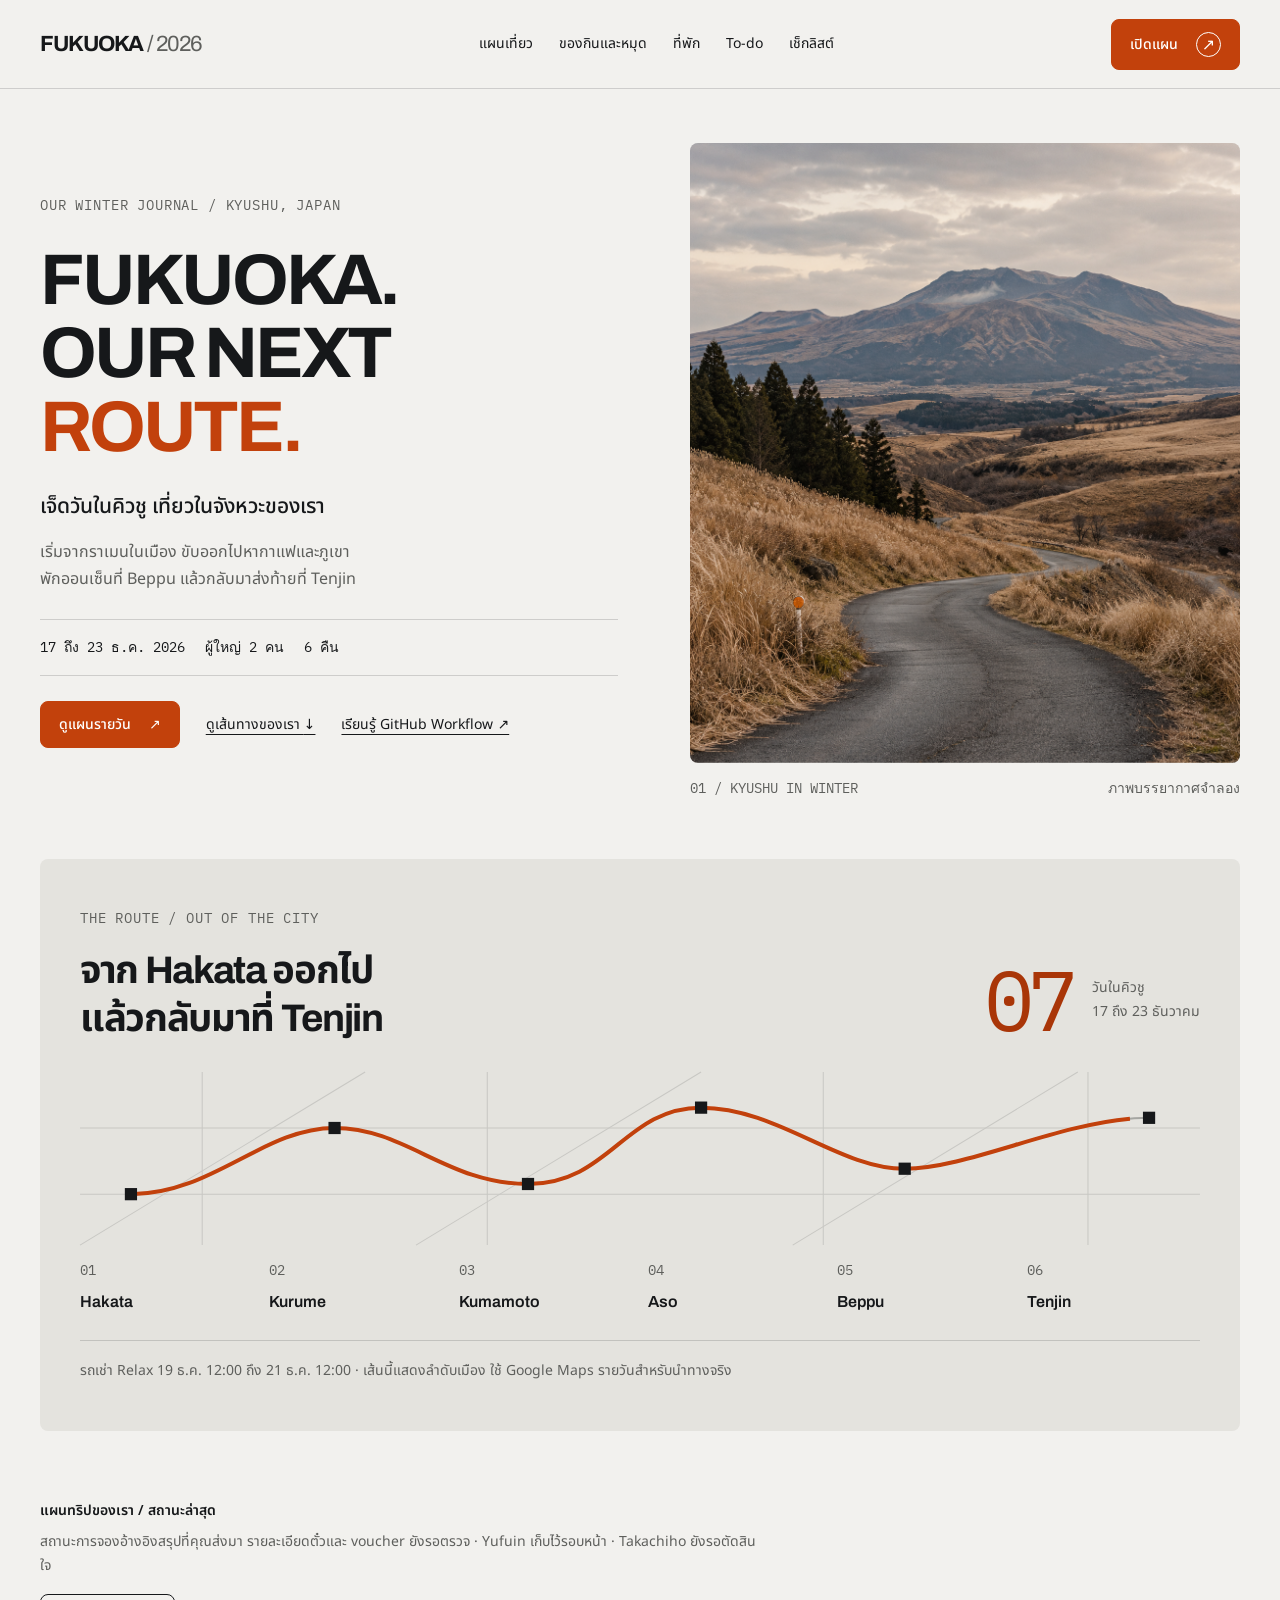
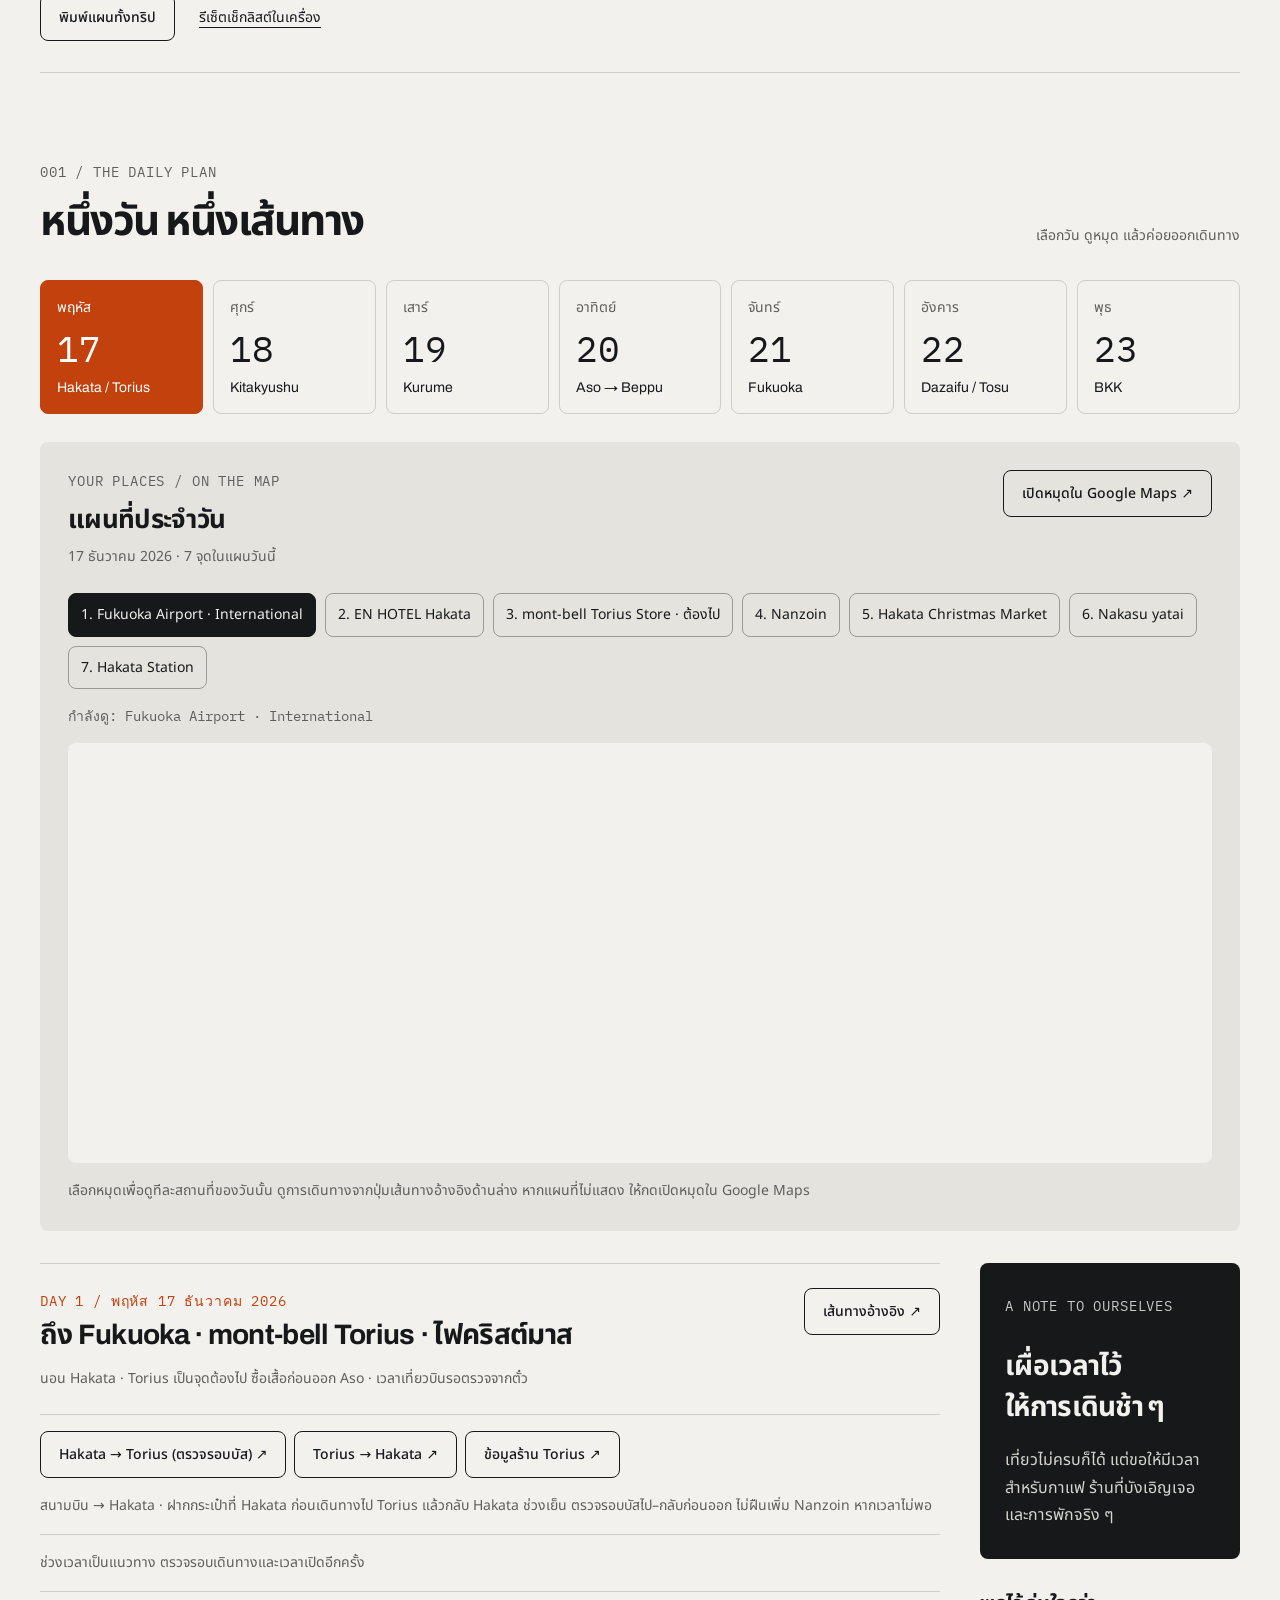
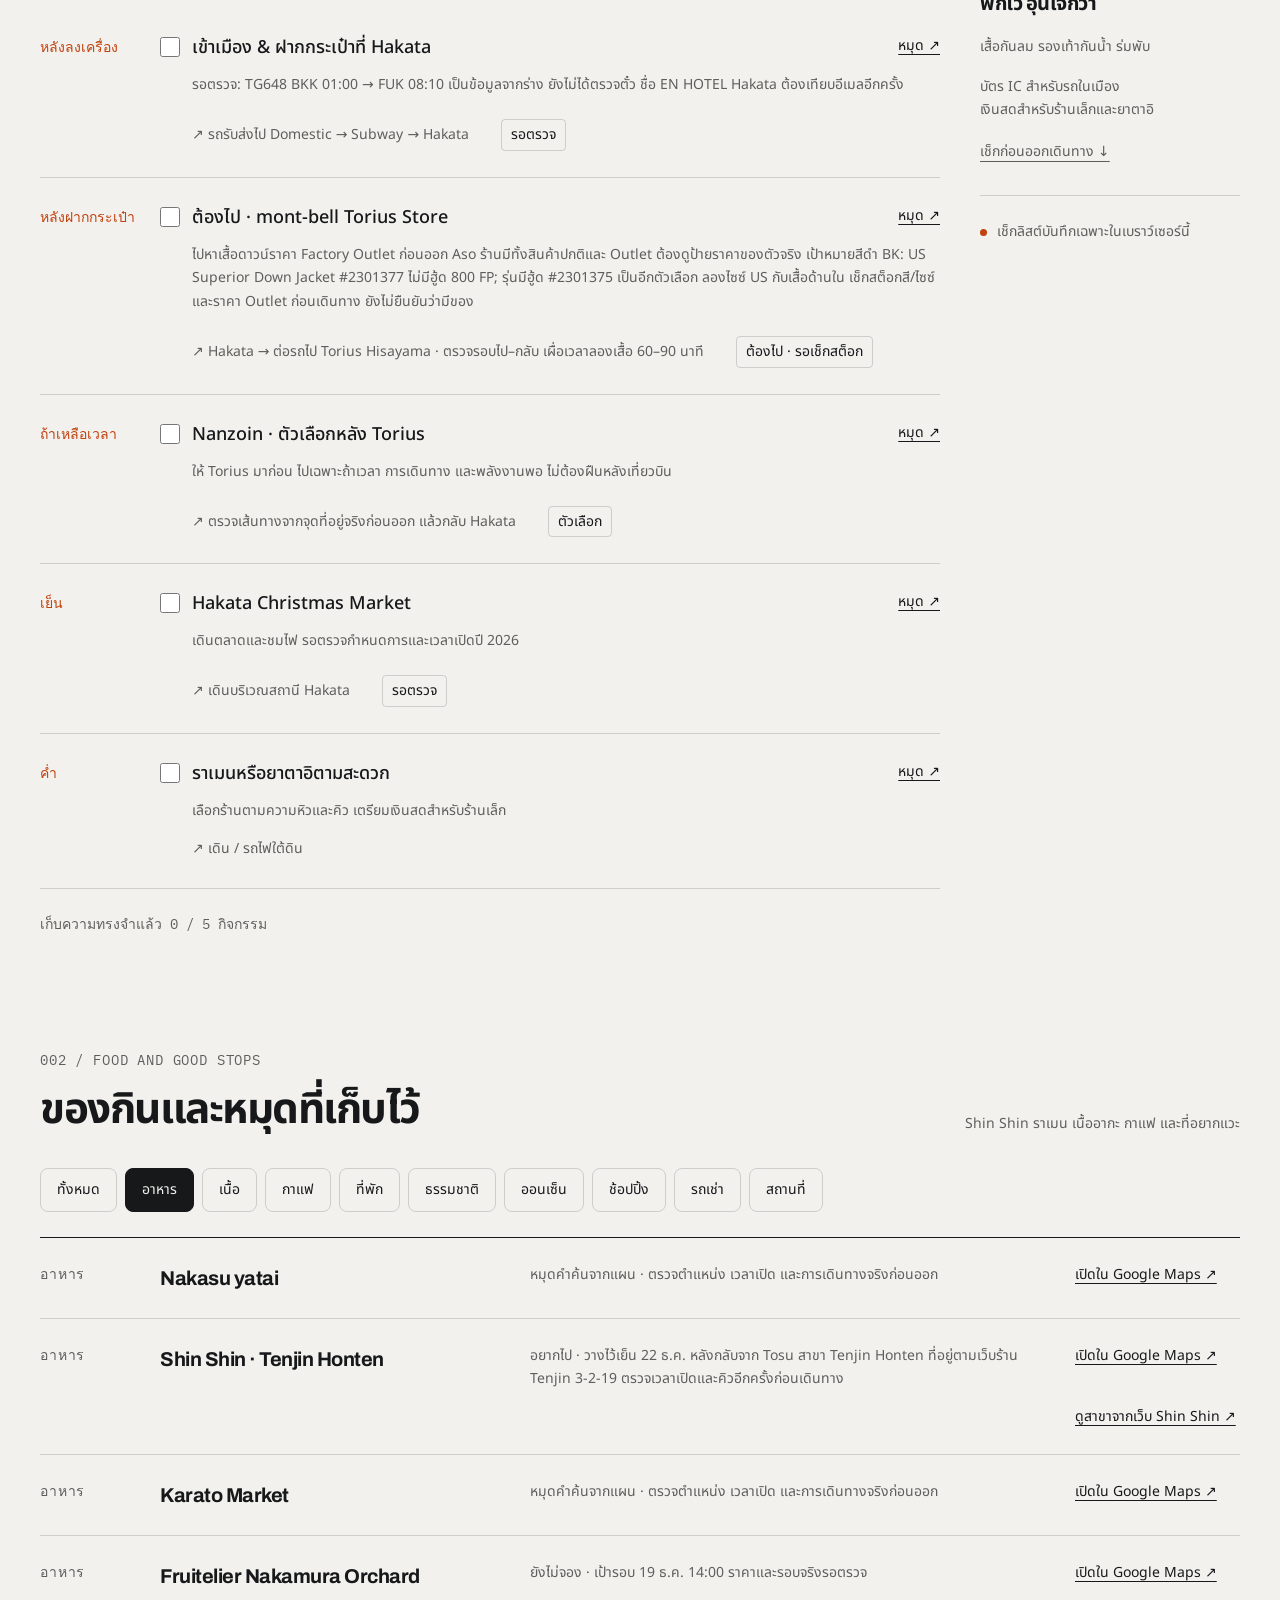
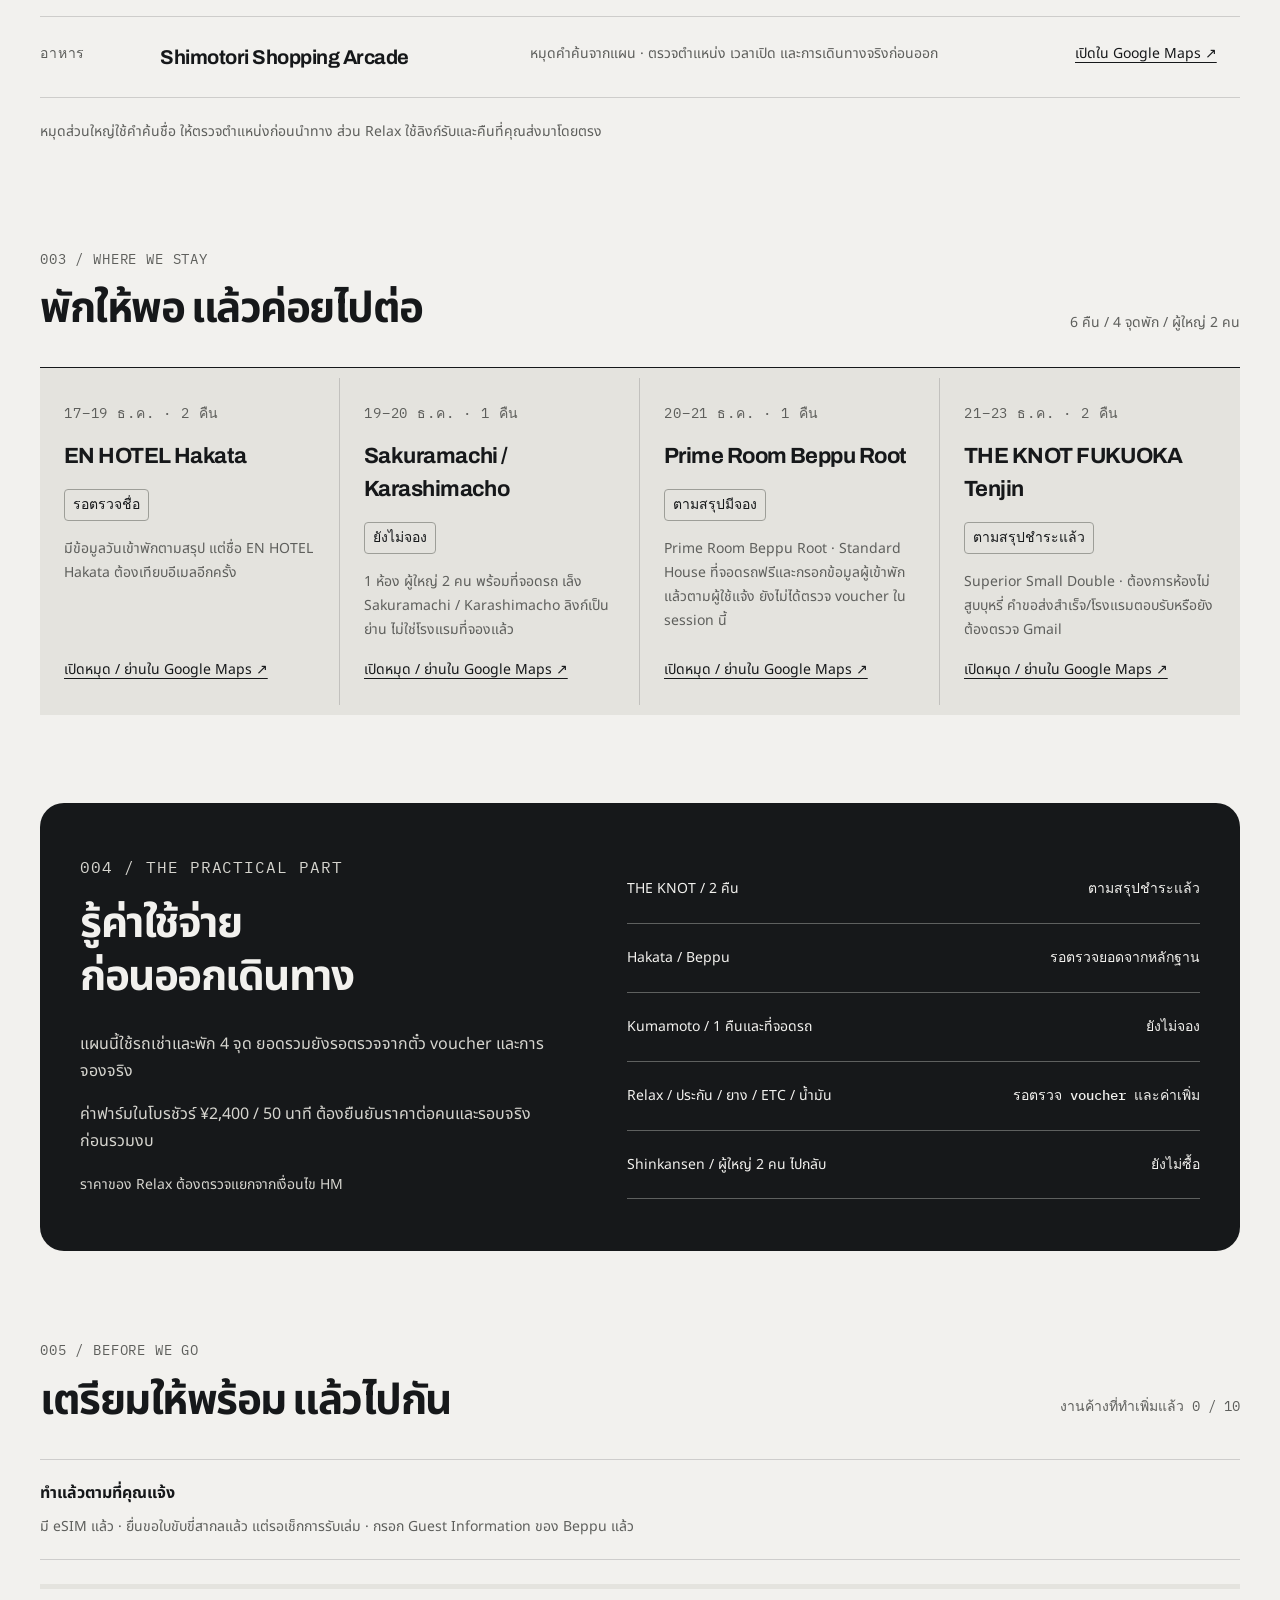
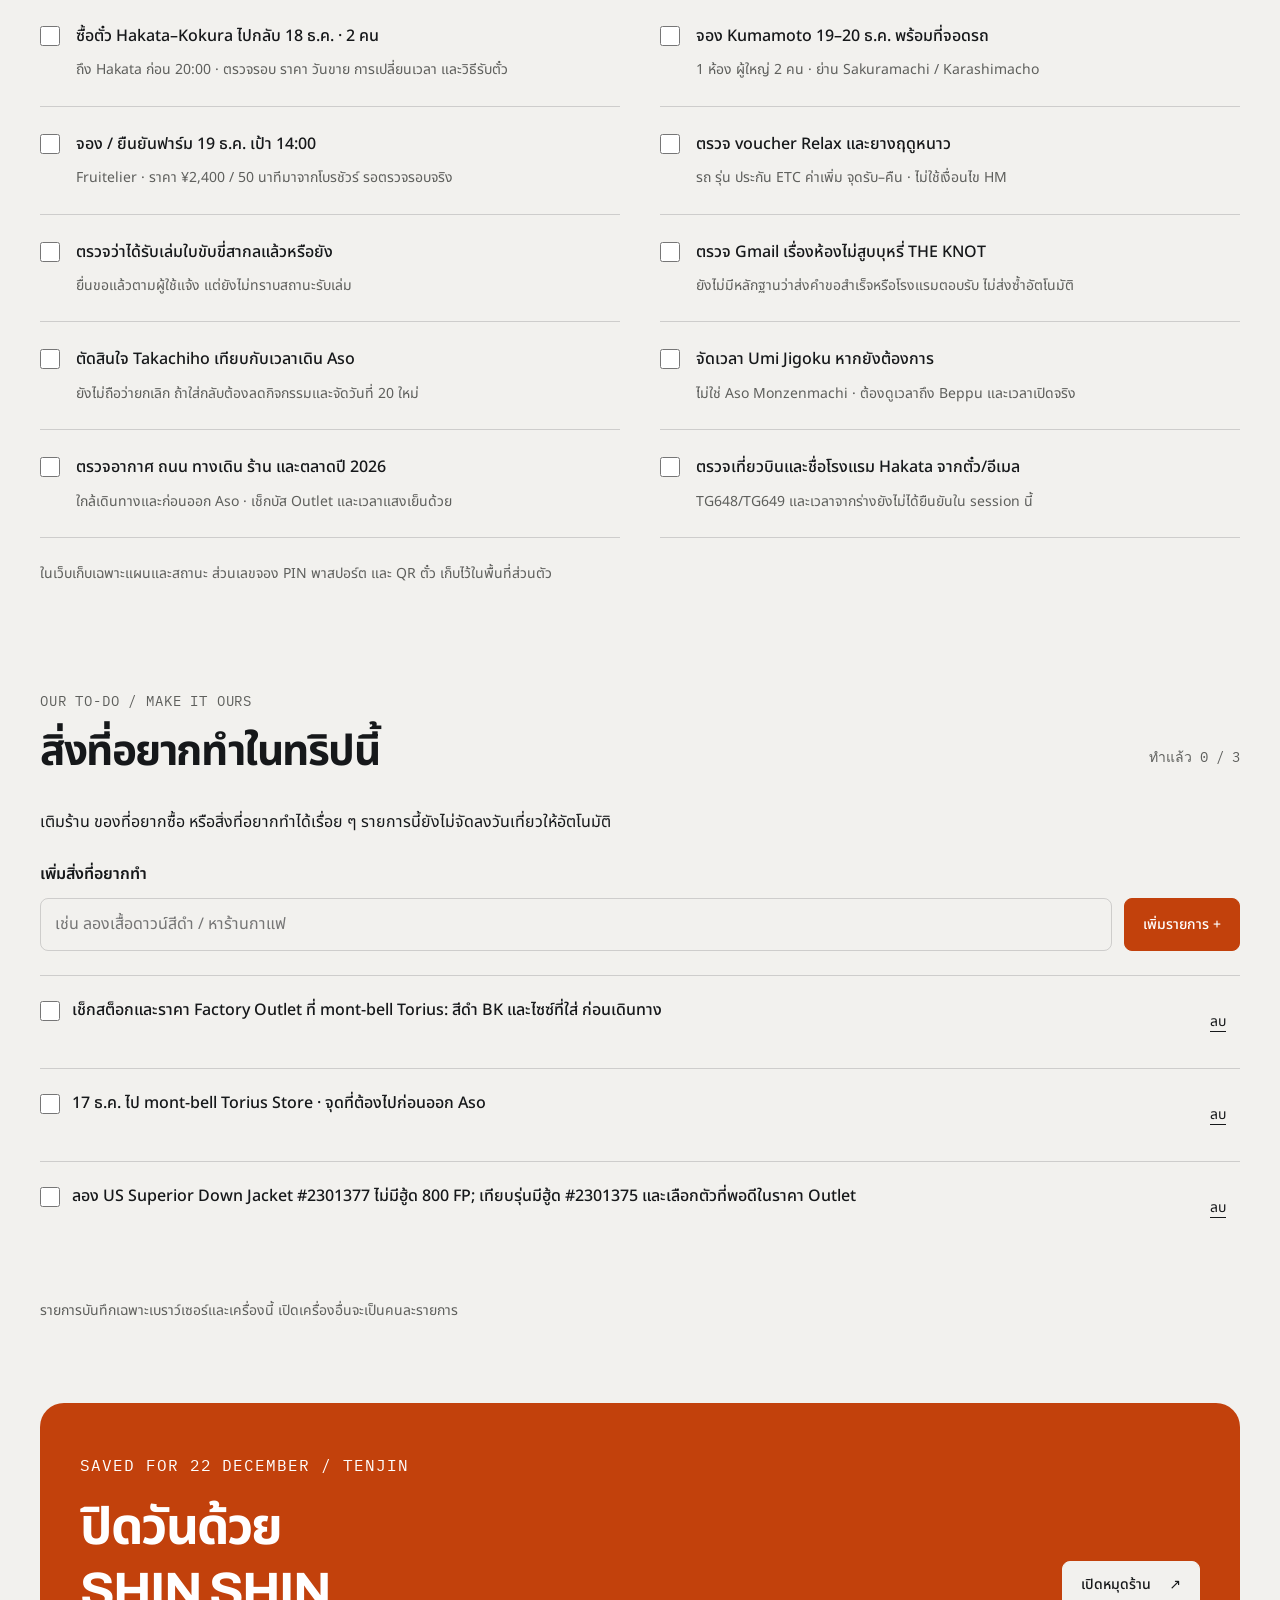
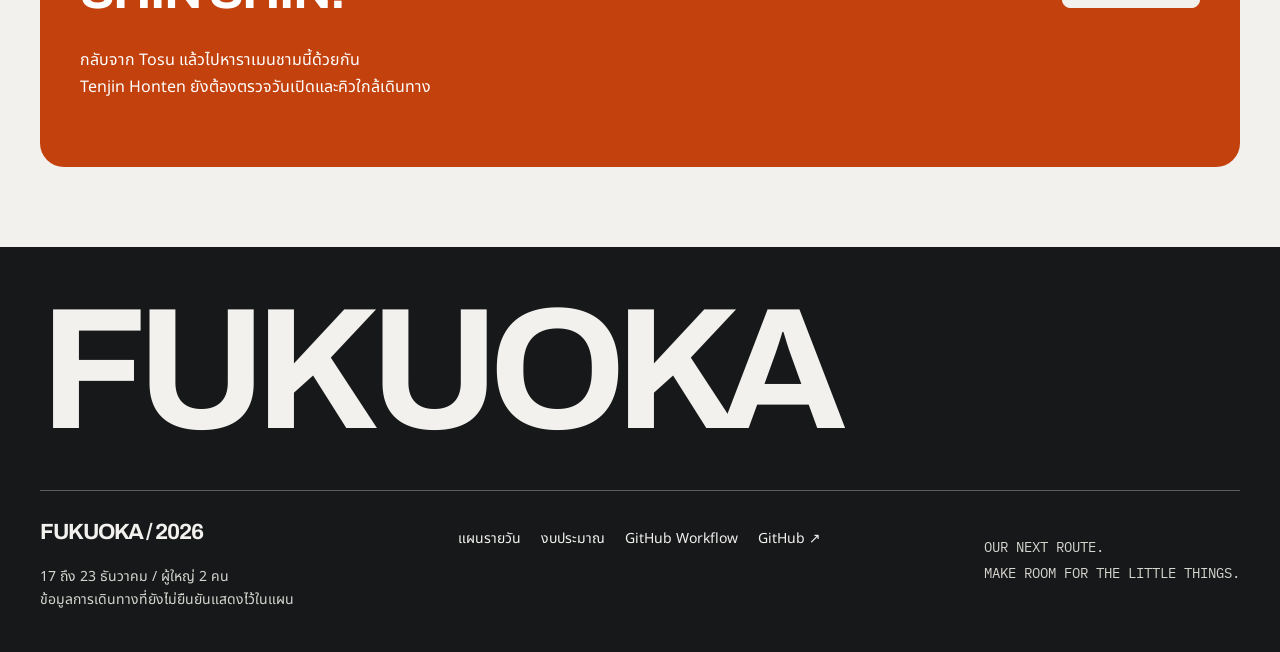
==== index.html @ 411db2cd "Version trip assets so returning browsers load the new to-do list" ====
<!doctype html>
<html lang="th">
<head>
  <meta charset="utf-8">
  <meta name="viewport" content="width=device-width, initial-scale=1">
  <meta name="theme-color" content="#16181A">
  <meta name="description" content="Fukuoka และ Kyushu 17 ถึง 23 ธันวาคม 2026 แผนรายวัน แผนที่ ร้านอาหาร ที่พัก และเช็กลิสต์ของเรา">
  <title>Fukuoka 2026 · Our next route</title>
  <link rel="stylesheet" href="style.css?v=20261107-torius">
  <script src="trip.js?v=20261107-torius" defer></script>
  <script src="script.js?v=20261107-torius" defer></script>
</head>
<body>
  <a class="skip-link" href="#itinerary">ข้ามไปแผนเที่ยว</a>
  <header class="topbar"><div class="topbar-inner">
    <a class="brand" href="#">FUKUOKA<span> / 2026</span></a>
    <nav aria-label="เมนูหลัก"><a href="#itinerary">แผนเที่ยว</a><a href="#places">ของกินและหมุด</a><a href="#stays">ที่พัก</a><a href="#wishlist">To-do</a><a href="#checklist">เช็กลิสต์</a></nav>
    <a class="button button-accent nav-action" href="#itinerary">เปิดแผน <span class="arrow-circle" aria-hidden="true">↗</span></a>
  </div></header>
  <main>
    <section class="hero" aria-labelledby="hero-title">
      <div class="hero-copy"><p class="eyebrow">OUR WINTER JOURNAL / KYUSHU, JAPAN</p><h1 id="hero-title">FUKUOKA.<br>OUR NEXT<br><span>ROUTE.</span></h1><p class="hero-thai">เจ็ดวันในคิวชู เที่ยวในจังหวะของเรา</p><p class="hero-desc">เริ่มจากราเมนในเมือง ขับออกไปหากาแฟและภูเขา<br>พักออนเซ็นที่ Beppu แล้วกลับมาส่งท้ายที่ Tenjin</p><div class="hero-meta"><span>17 ถึง 23 ธ.ค. 2026</span><span>ผู้ใหญ่ 2 คน</span><span>6 คืน</span></div><div class="hero-actions"><a class="button button-accent" href="#itinerary">ดูแผนรายวัน <span aria-hidden="true">↗</span></a><a class="text-link" href="#route">ดูเส้นทางของเรา <span aria-hidden="true">↓</span></a><a class="text-link" href="github-workflow/">เรียนรู้ GitHub Workflow ↗</a></div></div>
      <figure class="hero-portrait"><div class="hero-image-wrap"><img src="assets/kyushu-winter.png" alt="ภาพประกอบถนนเงียบผ่านทุ่งหญ้าฤดูหนาวกับแนวภูเขาในคิวชู" width="1122" height="1402" fetchpriority="high"></div><figcaption><span>01 / KYUSHU IN WINTER</span><span>ภาพบรรยากาศจำลอง</span></figcaption></figure>
    </section>
    <section id="route" class="route-section" aria-labelledby="route-title">
      <div class="route-heading"><div><p class="eyebrow">THE ROUTE / OUT OF THE CITY</p><h2 id="route-title">จาก Hakata ออกไป<br>แล้วกลับมาที่ Tenjin</h2></div><div class="route-count"><strong id="route-counter">07</strong><span>วันในคิวชู<br>17 ถึง 23 ธันวาคม</span></div></div>
      <svg class="route-drawing" viewBox="0 0 1100 170" role="img" aria-labelledby="route-svg-title"><title id="route-svg-title">แผนภาพเส้นทาง Hakata ผ่าน Kurume Kumamoto Aso Beppu และกลับ Tenjin ไม่ใช่แผนที่สำหรับนำทาง</title><g class="road-network" fill="none"><path d="M0 120H1100M0 55H1100M120 0V170M400 0V170M730 0V170M990 0V170"/><path d="M0 170 280 0M330 170 610 0M700 170 980 0"/></g><path class="route-base" d="M50 120C130 120 180 55 250 55S360 110 440 110S535 35 610 35S745 95 810 95S970 45 1050 45"/><path class="route-trace" pathLength="1" d="M50 120C130 120 180 55 250 55S360 110 440 110S535 35 610 35S745 95 810 95S970 45 1050 45"/><g class="route-markers"><rect x="44" y="114" width="12" height="12"/><rect class="intermediate-marker" x="244" y="49" width="12" height="12"/><rect class="intermediate-marker" x="434" y="104" width="12" height="12"/><rect class="intermediate-marker" x="604" y="29" width="12" height="12"/><rect class="intermediate-marker" x="804" y="89" width="12" height="12"/><rect x="1044" y="39" width="12" height="12"/></g></svg>
      <ol class="route-stops"><li><span>01</span> Hakata</li><li><span>02</span> Kurume</li><li><span>03</span> Kumamoto</li><li><span>04</span> Aso</li><li><span>05</span> Beppu</li><li><span>06</span> Tenjin</li></ol>
      <p class="route-caption">รถเช่า Relax 19 ธ.ค. 12:00 ถึง 21 ธ.ค. 12:00 · เส้นนี้แสดงลำดับเมือง ใช้ Google Maps รายวันสำหรับนำทางจริง</p>
    </section>
    <div class="source-banner"><strong>แผนทริปของเรา / สถานะล่าสุด</strong><p>สถานะการจองอ้างอิงสรุปที่คุณส่งมา รายละเอียดตั๋วและ voucher ยังรอตรวจ · Yufuin เก็บไว้รอบหน้า · Takachiho ยังรอตัดสินใจ</p><div class="toolbar"><button id="print-trip" class="button" type="button">พิมพ์แผนทั้งทริป</button><button id="reset-checklist" class="text-button" type="button">รีเซ็ตเช็กลิสต์ในเครื่อง</button></div></div>
    <section id="itinerary" class="section" aria-labelledby="itinerary-title">
      <div class="section-heading"><div><p class="eyebrow">001 / THE DAILY PLAN</p><h2 id="itinerary-title">หนึ่งวัน หนึ่งเส้นทาง</h2></div><p>เลือกวัน ดูหมุด แล้วค่อยออกเดินทาง</p></div>
      <div id="day-picker" class="day-picker" role="group" aria-label="เลือกวันเที่ยว"></div>
      <section class="daily-map" aria-labelledby="map-title">
        <div class="map-heading"><div><p class="eyebrow">YOUR PLACES / ON THE MAP</p><h3 id="map-title">แผนที่ประจำวัน</h3><p id="map-day-label"></p></div><a id="map-open-place" class="button" target="_blank" rel="noopener noreferrer">เปิดหมุดใน Google Maps ↗</a></div>
        <div id="map-pin-picker" class="map-pin-picker" role="group" aria-label="เลือกหมุดบนแผนที่ของวันนี้"></div>
        <p id="map-selection" class="map-selection" aria-live="polite"></p>
        <iframe id="day-map-frame" class="day-map-frame" title="แผนที่ Google Maps ของสถานที่ที่เลือก" loading="lazy" referrerpolicy="strict-origin-when-cross-origin" allowfullscreen></iframe>
        <div id="map-direct-only" class="map-direct-only" hidden><strong>หมุดรับและคืน Relax ที่คุณยืนยัน</strong><p>เปิดลิงก์ต้นฉบับเพื่อดูตำแหน่งและกดนำทางใน Google Maps</p></div>
        <p class="map-help">เลือกหมุดเพื่อดูทีละสถานที่ของวันนั้น ดูการเดินทางจากปุ่มเส้นทางอ้างอิงด้านล่าง หากแผนที่ไม่แสดง ให้กดเปิดหมุดใน Google Maps</p>
      </section>
      <div class="planner-grid"><div class="day-panel">
        <div class="day-heading"><div><span id="day-kicker" class="eyebrow"></span><h3 id="day-title"></h3><p id="day-description"></p></div><a id="day-route" class="button" target="_blank" rel="noopener noreferrer">เปิดเส้นทาง ↗</a></div>
        <div id="day-routes" class="day-routes"></div><p id="route-note" class="route-note"></p>
        <div id="aso-controls" class="aso-controls" hidden><span>แผนวันที่ 20 / ปรับตามอากาศ</span><div class="segmented" role="group" aria-label="เลือกแผนวันที่ 20"><button data-plan="aso" type="button">แผน A / Aso</button><button data-plan="backup" type="button">แผนสำรอง / งดเดินเขา</button></div><p id="plan-note"></p><a href="https://www.google.com/maps/search/?api=1&amp;query=Takachiho+Gorge+Miyazaki" target="_blank" rel="noopener noreferrer">Takachiho ยังรอตัดสินใจ ↗</a></div>
        <p class="schedule-note">ช่วงเวลาเป็นแนวทาง ตรวจรอบเดินทางและเวลาเปิดอีกครั้ง</p>
        <div id="timeline" class="timeline"></div><p id="day-progress" class="day-progress" aria-live="polite"></p>
      </div><aside class="sidebar">
        <div class="note-card"><span class="eyebrow">A NOTE TO OURSELVES</span><h3>เผื่อเวลาไว้<br>ให้การเดินช้า ๆ</h3><p>เที่ยวไม่ครบก็ได้ แต่ขอให้มีเวลาสำหรับกาแฟ ร้านที่บังเอิญเจอ และการพักจริง ๆ</p></div>
        <div class="essentials"><h3>พกไว้ อุ่นใจกว่า</h3><p>เสื้อกันลม รองเท้ากันน้ำ ร่มพับ</p><p>บัตร IC สำหรับรถในเมือง<br>เงินสดสำหรับร้านเล็กและยาตาอิ</p><a class="text-link" href="#checklist">เช็กก่อนออกเดินทาง ↓</a></div>
        <div class="storage-status"><span class="status-dot" aria-hidden="true"></span><span id="storage-status" role="status">เช็กลิสต์บันทึกเฉพาะในเบราว์เซอร์นี้</span></div>
      </aside></div>
    </section>
    <section id="places" class="section places-section" aria-labelledby="places-title"><div class="section-heading"><div><p class="eyebrow">002 / FOOD AND GOOD STOPS</p><h2 id="places-title">ของกินและหมุดที่เก็บไว้</h2></div><p>Shin Shin ราเมน เนื้ออากะ กาแฟ และที่อยากแวะ</p></div><div id="place-filters" class="filters" role="group" aria-label="ประเภทสถานที่"></div><div id="place-list" class="place-grid"></div><p class="section-footnote">หมุดส่วนใหญ่ใช้คำค้นชื่อ ให้ตรวจตำแหน่งก่อนนำทาง ส่วน Relax ใช้ลิงก์รับและคืนที่คุณส่งมาโดยตรง</p></section>
    <section id="stays" class="section stays-section" aria-labelledby="stays-title"><div class="section-heading"><div><p class="eyebrow">003 / WHERE WE STAY</p><h2 id="stays-title">พักให้พอ แล้วค่อยไปต่อ</h2></div><p>6 คืน / 4 จุดพัก / ผู้ใหญ่ 2 คน</p></div><div id="stay-list" class="stay-grid"></div></section>
    <section id="budget" class="section budget-section" aria-labelledby="budget-title"><div><p class="eyebrow">004 / THE PRACTICAL PART</p><h2 id="budget-title">รู้ค่าใช้จ่าย<br>ก่อนออกเดินทาง</h2><p>แผนนี้ใช้รถเช่าและพัก 4 จุด ยอดรวมยังรอตรวจจากตั๋ว voucher และการจองจริง</p><p>ค่าฟาร์มในโบรชัวร์ ¥2,400 / 50 นาที ต้องยืนยันราคาต่อคนและรอบจริงก่อนรวมงบ</p><small>ราคาของ Relax ต้องตรวจแยกจากเงื่อนไข HM</small></div><div class="budget-breakdown"><div><span>THE KNOT / 2 คืน</span><strong>ตามสรุปชำระแล้ว</strong></div><div><span>Hakata / Beppu</span><strong>รอตรวจยอดจากหลักฐาน</strong></div><div><span>Kumamoto / 1 คืนและที่จอดรถ</span><strong>ยังไม่จอง</strong></div><div><span>Relax / ประกัน / ยาง / ETC / น้ำมัน</span><strong>รอตรวจ voucher และค่าเพิ่ม</strong></div><div><span>Shinkansen / ผู้ใหญ่ 2 คน ไปกลับ</span><strong>ยังไม่ซื้อ</strong></div></div></section>
    <section id="checklist" class="section" aria-labelledby="checklist-title"><div class="section-heading"><div><p class="eyebrow">005 / BEFORE WE GO</p><h2 id="checklist-title">เตรียมให้พร้อม แล้วไปกัน</h2></div><span id="booking-progress" class="count-badge" aria-live="polite"></span></div><div class="done-facts"><strong>ทำแล้วตามที่คุณแจ้ง</strong><p>มี eSIM แล้ว · ยื่นขอใบขับขี่สากลแล้ว แต่รอเช็กการรับเล่ม · กรอก Guest Information ของ Beppu แล้ว</p></div><div class="progress-track"><div id="booking-bar"></div></div><div id="booking-list" class="booking-grid"></div><p class="privacy-note">ในเว็บเก็บเฉพาะแผนและสถานะ ส่วนเลขจอง PIN พาสปอร์ต และ QR ตั๋ว เก็บไว้ในพื้นที่ส่วนตัว</p></section>
    <section id="wishlist" class="section" aria-labelledby="wishlist-title">
      <div class="section-heading"><div><p class="eyebrow">OUR TO-DO / MAKE IT OURS</p><h2 id="wishlist-title">สิ่งที่อยากทำในทริปนี้</h2></div><span id="wish-progress" class="count-badge" aria-live="polite"></span></div>
      <p>เติมร้าน ของที่อยากซื้อ หรือสิ่งที่อยากทำได้เรื่อย ๆ รายการนี้ยังไม่จัดลงวันเที่ยวให้อัตโนมัติ</p>
      <form id="wish-form" class="wish-form"><label for="wish-input">เพิ่มสิ่งที่อยากทำ</label><div class="wish-entry"><input id="wish-input" name="wish" type="text" maxlength="300" required enterkeyhint="done" placeholder="เช่น ลองเสื้อดาวน์สีดำ / หาร้านกาแฟ"><button class="button button-accent" type="submit">เพิ่มรายการ +</button></div></form>
      <ul id="wish-list" class="wish-list" aria-label="To-do ของฉัน"></ul>
      <p id="wish-message" role="status" aria-live="polite"></p>
      <p id="wish-storage-note" class="section-footnote">รายการบันทึกเฉพาะเบราว์เซอร์และเครื่องนี้ เปิดเครื่องอื่นจะเป็นคนละรายการ</p>
    </section>
    <section class="ramen-callout" aria-labelledby="ramen-title"><div><p class="eyebrow">SAVED FOR 22 DECEMBER / TENJIN</p><h2 id="ramen-title">ปิดวันด้วย<br>SHIN SHIN.</h2><p>กลับจาก Tosu แล้วไปหาราเมนชามนี้ด้วยกัน<br>Tenjin Honten ยังต้องตรวจวันเปิดและคิวใกล้เดินทาง</p></div><a class="button button-paper" href="https://www.google.com/maps/search/?api=1&amp;query=ShinShin+Tenjin+Honten+Fukuoka" target="_blank" rel="noopener noreferrer">เปิดหมุดร้าน <span aria-hidden="true">↗</span></a></section>
    <section id="print-plan" aria-label="แผนทั้งทริปสำหรับพิมพ์"></section>
    <footer><div class="footer-wordmark" aria-hidden="true">FUKUOKA</div><div class="footer-details"><div><a class="brand" href="#">FUKUOKA / 2026</a><p>17 ถึง 23 ธันวาคม / ผู้ใหญ่ 2 คน<br>ข้อมูลการเดินทางที่ยังไม่ยืนยันแสดงไว้ในแผน</p></div><nav aria-label="ลิงก์ท้ายหน้า"><a href="#itinerary">แผนรายวัน</a><a href="#budget">งบประมาณ</a><a href="github-workflow/">GitHub Workflow</a><a href="https://github.com/iahc-chai/Fukuoka2026" target="_blank" rel="noopener noreferrer">GitHub ↗</a></nav><p class="footer-note">OUR NEXT ROUTE.<br>MAKE ROOM FOR THE LITTLE THINGS.</p></div></footer>
  </main>
  <a id="mobile-day-link" class="mobile-plan-bar" href="#itinerary">เปิดแผนรายวัน <span aria-hidden="true">↗</span></a>
  <noscript><p class="noscript">กรุณาเปิด JavaScript เพื่อเลือกวัน ดูแผนที่ และใช้เช็กลิสต์</p></noscript>
</body>
</html>
---- style.css ----
@import url('https://fonts.googleapis.com/css2?family=Archivo:wght@400;600;700&family=IBM+Plex+Mono:wght@400;500&family=Noto+Sans+Thai:wght@400;500;600;700&display=swap');
:root{--paper:#F2F1EE;--ink:#16181A;--accent:#C2410C;--on-accent:#fff;--accent-ink:#A93608;--surface:#E4E3DE;--muted:#5E5F5C;--line:rgba(22,24,26,.16);--radius:8px;--panel-radius:24px;--gutter:40px;--mono:'IBM Plex Mono',monospace;--display:'Archivo','Noto Sans Thai',sans-serif;--body:'Noto Sans Thai',system-ui,sans-serif}*{box-sizing:border-box}html{scroll-behavior:smooth;scroll-padding-top:28px}body{margin:0;background:var(--paper);color:var(--ink);font:16px/1.7 var(--body)}button,input{font:inherit}a{color:inherit;text-decoration:none}button{cursor:pointer;color:inherit}button,a,input{-webkit-tap-highlight-color:transparent}button:focus-visible,a:focus-visible,input:focus-visible{outline:3px solid var(--accent);outline-offset:5px}[hidden]{display:none!important}p{margin:0 0 16px}small{font-size:14px}a,button{touch-action:manipulation}.topbar{border-bottom:1px solid var(--line)}.topbar-inner{max-width:1300px;margin:auto;padding:0 var(--gutter);min-height:88px;display:flex;align-items:center;justify-content:space-between;gap:26px}.brand{font:700 22px/1.2 var(--display);letter-spacing:-.045em;white-space:nowrap}.brand>span{font-weight:400;color:var(--muted)}nav{display:flex;gap:26px;font-size:14px}nav a{padding:8px 0}nav a:hover,.text-link:hover{color:var(--accent)}.button{display:inline-flex;align-items:center;justify-content:center;gap:18px;border:1px solid var(--ink);border-radius:var(--radius);background:transparent;color:var(--ink);padding:12px 18px;font-size:14px;font-weight:500;line-height:1.5;min-height:46px;max-width:100%;text-align:center}.button:hover{background:var(--surface)}.button-accent{background:var(--accent);border-color:var(--accent);color:var(--on-accent)}.button-accent:hover{background:#A93608;border-color:#A93608}.button-paper{background:var(--paper);border-color:var(--paper);color:var(--ink)}.button-paper:hover{background:#fff}.arrow-circle{display:grid;place-items:center;border:1px solid #fff;border-radius:50%;width:25px;height:25px;font-size:16px}.text-link{text-decoration:underline;text-underline-offset:5px}.text-button{background:transparent;border:0;padding:12px 0;text-decoration:underline;text-underline-offset:5px;font-size:14px}.eyebrow{font:400 14px/1.6 var(--mono);letter-spacing:.06em;text-transform:uppercase;color:var(--muted);margin:0 0 16px}main{max-width:1300px;margin:auto;padding:0 var(--gutter)}h1,h2,h3{font-family:var(--display);font-weight:700}h1{font-size:clamp(48px,5.6vw,82px);line-height:1.02;letter-spacing:-.045em;margin:28px 0 26px}h1 span{color:var(--accent)}h2{font-size:clamp(30px,3.3vw,48px);line-height:1.25;letter-spacing:-.035em;margin:0}h3{font-size:24px;line-height:1.4;letter-spacing:-.025em;margin:0}.hero{display:grid;grid-template-columns:1.05fr 1fr;gap:72px;align-items:center;min-height:clamp(540px,76vh,820px);padding:54px 0 60px}.hero-copy{animation:headline-in .8s cubic-bezier(.22,1,.36,1) both}.hero-thai{font-size:21px;font-weight:500;line-height:1.6;max-width:30ch}.hero-desc{color:var(--muted);max-width:39ch}.hero-meta{display:flex;gap:12px 20px;flex-wrap:wrap;font:14px/1.7 var(--mono);border-block:1px solid var(--line);padding:16px 0;margin:25px 0}.hero-actions{display:flex;gap:26px;align-items:center;flex-wrap:wrap}.hero-actions>.text-link{font-size:14px}.hero-portrait{margin:0;min-width:0;align-self:stretch;display:flex;flex-direction:column;justify-content:center}.hero-image-wrap{overflow:hidden;border-radius:var(--radius);background:var(--surface);aspect-ratio:4/5;max-height:620px}.hero-portrait img{display:block;width:100%;height:100%;object-fit:cover;animation:photo-settle 1.2s cubic-bezier(.22,1,.36,1) both}.hero-portrait figcaption{display:flex;justify-content:space-between;gap:12px;margin-top:14px;font:14px/1.6 var(--mono);color:var(--muted)}.route-section{background:var(--surface);padding:48px 40px;margin:0 0 44px;border-radius:var(--radius)}.route-heading{display:flex;align-items:end;justify-content:space-between;gap:30px}.route-heading h2{font-size:clamp(28px,3vw,40px)}.route-count{display:flex;align-items:center;gap:20px;flex-shrink:0}.route-count strong{font:400 84px/1 var(--mono);letter-spacing:-.07em;color:var(--accent-ink)}.route-count>span{font-size:14px;color:var(--muted)}.route-drawing{display:block;width:100%;height:auto;min-height:120px;margin:30px 0 14px;overflow:visible}.road-network{stroke:var(--ink);stroke-width:1;opacity:.13}.route-base{stroke:var(--ink);stroke-width:2;opacity:.3;fill:none}.route-trace{fill:none;stroke:var(--accent);stroke-width:4;stroke-dasharray:1;stroke-dashoffset:0;transition:stroke-dashoffset 1.8s cubic-bezier(.22,1,.36,1);vector-effect:non-scaling-stroke}.is-drawn .route-trace{stroke-dashoffset:0}.route-markers rect{fill:var(--ink);opacity:1;transition:opacity .25s}.is-drawn .route-markers rect{opacity:1}.route-markers rect:nth-child(2){transition-delay:.3s}.route-markers rect:nth-child(3){transition-delay:.6s}.route-markers rect:nth-child(4){transition-delay:.9s}.route-markers rect:nth-child(5){transition-delay:1.2s}.route-markers rect:nth-child(6){transition-delay:1.5s}.route-stops{list-style:none;padding:0;display:grid;grid-template-columns:repeat(6,1fr);gap:16px;margin:0}.route-stops li{font-family:var(--display);font-weight:600;font-size:16px}.route-stops span{display:block;font:14px/1.7 var(--mono);color:var(--muted);margin-bottom:5px}.route-caption{font-size:14px;color:var(--muted);margin:25px 0 0;border-top:1px solid var(--line);padding-top:18px}.source-banner{padding:24px 0 30px;border-bottom:1px solid var(--line);font-size:14px}.source-banner strong{font-weight:600}.source-banner p{margin:8px 0 16px;color:var(--muted);max-width:90ch}.toolbar{display:flex;align-items:center;flex-wrap:wrap;gap:24px}.section{padding:88px 0 0;scroll-margin-top:25px}.section-heading{display:flex;justify-content:space-between;align-items:end;gap:30px;margin-bottom:32px}.section-heading .eyebrow{margin-bottom:12px}.section-heading>p{font-size:14px;color:var(--muted);max-width:40ch;margin:0}.day-picker{display:grid;grid-template-columns:repeat(7,minmax(0,1fr));gap:10px;margin-bottom:28px}.day-button{display:flex;align-items:start;flex-direction:column;gap:8px;border:1px solid var(--line);border-radius:var(--radius);background:transparent;padding:15px 16px;min-width:0;text-align:left}.day-button span{font-size:14px;color:var(--muted)}.day-button strong{font:400 36px/1.15 var(--mono)}.day-button small{font:14px/1.5 var(--display);overflow-wrap:anywhere}.day-button:hover{border-color:var(--ink)}.day-button[aria-pressed=true]{color:white;background:var(--accent);border-color:var(--accent)}.day-button[aria-pressed=true] span{color:white}.daily-map{padding:28px;background:var(--surface);border-radius:var(--radius);margin-bottom:32px;min-width:0}.map-heading{display:flex;align-items:start;justify-content:space-between;gap:24px}.map-heading .eyebrow{margin-bottom:8px}.map-heading h3{font-size:26px}.map-heading p:not(.eyebrow){font-size:14px;color:var(--muted);margin:8px 0 0}.map-pin-picker{display:flex;flex-wrap:wrap;gap:9px;margin:24px 0 16px}.map-pin{max-width:100%;border:1px solid #999b96;background:transparent;border-radius:var(--radius);padding:9px 12px;font-size:14px;text-align:left;overflow-wrap:anywhere}.map-pin[aria-pressed=true]{background:var(--ink);color:var(--paper);border-color:var(--ink)}.map-pin:hover{border-color:var(--accent)}.map-selection{font:14px/1.7 var(--mono);margin:0 0 14px;color:var(--muted)}.day-map-frame{display:block;width:100%;height:420px;border:0;border-radius:var(--radius);background:var(--paper)}.map-direct-only{padding:44px 24px;background:var(--paper);border-radius:var(--radius)}.map-direct-only p{margin:12px 0 0}.map-help{font-size:14px;color:var(--muted);margin:16px 0 0}.planner-grid{display:grid;grid-template-columns:minmax(0,1fr) 260px;gap:40px}.day-panel{min-width:0}.day-heading{display:flex;justify-content:space-between;align-items:start;gap:24px;padding:24px 0;border-block:1px solid var(--line)}.day-heading>div{min-width:0}.day-heading h3{font-size:clamp(24px,2.2vw,32px)}.day-heading .eyebrow{margin-bottom:10px;color:var(--accent)}.day-heading p{margin:12px 0 0;color:var(--muted);font-size:14px}.day-heading .button{flex-shrink:0;gap:10px}.day-routes{display:flex;gap:8px;flex-wrap:wrap;margin:16px 0}.day-routes:empty{display:none}.route-note,.schedule-note{color:var(--muted);font-size:14px;margin-top:16px}.schedule-note{padding:16px 0;border-block:1px solid var(--line)}.aso-controls{background:var(--surface);border-radius:var(--radius);padding:22px;margin:24px 0;font-size:14px}.segmented{display:flex;gap:8px;flex-wrap:wrap;margin-top:12px}.segmented button{border:1px solid var(--ink);background:transparent;border-radius:var(--radius);padding:10px 14px;font-size:14px}.segmented button[aria-pressed=true]{background:var(--ink);color:var(--paper)}.aso-controls p{margin:16px 0}.aso-controls>a{color:var(--accent-ink);text-decoration:underline;text-underline-offset:4px}.timeline-item{display:grid;grid-template-columns:100px minmax(0,1fr);gap:20px;padding:26px 0;border-bottom:1px solid var(--line)}.timeline-time{font:14px/1.7 var(--mono);color:var(--accent);padding-top:2px;overflow-wrap:anywhere}.timeline-top{display:flex;justify-content:space-between;align-items:start;gap:16px}.task-label{display:flex;align-items:start;gap:12px;font-size:18px;line-height:1.5;font-weight:500;cursor:pointer;min-width:0}input[type=checkbox]{width:20px;height:20px;accent-color:var(--accent);flex-shrink:0;margin:3px 0 0;cursor:pointer}.task-label:has(input:checked) span,.booking-item:has(input:checked) strong{text-decoration:line-through;color:var(--muted)}.timeline-content{min-width:0}.timeline-content>p{font-size:14px;color:var(--muted);margin:12px 0 12px 32px}.map-link{font-size:14px;white-space:nowrap;text-decoration:underline;text-underline-offset:4px}.transport{display:inline-block;margin-left:32px;color:var(--muted);font-size:14px}.item-status{display:inline-block;margin:10px 0 0 32px;padding:3px 9px;border:1px solid var(--line);border-radius:4px;font-size:14px;color:var(--ink)}.pending-pin{font-size:14px;color:var(--muted);max-width:120px}.day-progress{font:14px/1.7 var(--mono);color:var(--muted);margin:24px 0 0}.note-card{background:var(--ink);color:var(--paper);padding:30px 25px;border-radius:var(--radius)}.note-card .eyebrow{color:#C9C9C3;font-size:14px}.note-card h3{font-size:28px;line-height:1.45;margin:26px 0 20px}.note-card p{font-size:16px;color:#D6D5CF;margin:0}.essentials{padding:30px 0;border-bottom:1px solid var(--line)}.essentials h3{font-size:20px;margin-bottom:18px}.essentials p,.essentials a{font-size:14px;color:var(--muted)}.storage-status{display:flex;align-items:baseline;gap:10px;font-size:14px;color:var(--muted);padding-top:24px}.status-dot{display:inline-block;background:var(--accent);width:7px;height:7px;border-radius:50%;flex-shrink:0}.places-section{margin-top:24px}.filters{display:flex;flex-wrap:wrap;gap:8px;margin-bottom:25px}.filters button{font-size:14px;background:transparent;border:1px solid var(--line);padding:9px 16px;border-radius:var(--radius)}.filters button[aria-pressed=true]{background:var(--ink);color:var(--paper);border-color:var(--ink)}.place-grid{border-top:1px solid var(--ink)}.place-card{padding:25px 0;border-bottom:1px solid var(--line);display:grid;grid-template-columns:100px minmax(150px,1fr) minmax(170px,1.5fr) 165px;gap:20px;align-items:start;animation:row-in .45s cubic-bezier(.22,1,.36,1) both;animation-delay:calc(var(--row-index,0)*.04s)}.place-card .eyebrow{font-size:14px;margin:0}.place-card h3{font-size:20px;line-height:1.5}.place-card p{font-size:14px;color:var(--muted);margin:0}.place-card>a{font-size:14px;text-decoration:underline;text-underline-offset:4px}.place-card>a+a{grid-column:4;margin-top:-6px}.section-footnote{font-size:14px;color:var(--muted);margin-top:22px}.stay-grid{display:grid;grid-template-columns:repeat(4,minmax(0,1fr));border-top:1px solid var(--ink);background:var(--surface);padding:10px 0}.stay-grid .place-card{display:flex;flex-direction:column;gap:16px;border:0;border-right:1px solid var(--line);padding:24px;min-width:0;align-items:stretch}.stay-grid .place-card:last-child{border-right:0}.stay-grid .place-card p{flex:1}.stay-grid .place-card h3{font-size:22px}.stay-status{display:inline-block;align-self:start;font:14px/1.7 var(--mono);color:var(--ink);border:1px solid #9D9E98;padding:3px 8px;border-radius:4px}.budget-section{background:var(--ink);color:var(--paper);border-radius:var(--panel-radius);margin-top:88px;padding:52px 40px;display:grid;grid-template-columns:1fr 1.2fr;gap:70px}.budget-section .eyebrow,.budget-section p,.budget-section small{color:#D6D5CF}.budget-section h2{margin-bottom:28px}.budget-section p{font-size:16px}.budget-section small{font-size:14px}.budget-breakdown{align-self:center}.budget-breakdown>div{display:flex;justify-content:space-between;align-items:start;gap:24px;padding:22px 0;border-bottom:1px solid #5E605F;font-size:14px}.budget-breakdown strong{font-weight:500;text-align:right;flex-shrink:0;font-family:var(--mono);font-size:14px}.count-badge{font:14px/1.7 var(--mono);padding:8px 0;color:var(--muted)}.done-facts{padding:20px 0;border-block:1px solid var(--line);font-size:16px}.done-facts p{font-size:14px;color:var(--muted);margin:8px 0 0}.progress-track{height:5px;background:var(--surface);margin:24px 0 10px}.progress-track>div{height:100%;background:var(--accent);transition:width .25s}.booking-grid{display:grid;grid-template-columns:1fr 1fr;gap:0 40px}.booking-item{display:flex;align-items:start;gap:16px;cursor:pointer;padding:24px 0;border-bottom:1px solid var(--line)}.booking-item strong{font-size:16px;font-weight:500}.booking-item small{display:block;font-size:14px;color:var(--muted);margin-top:8px}.privacy-note{font-size:14px;color:var(--muted);margin-top:24px}.ramen-callout{background:var(--accent);color:var(--on-accent);border-radius:var(--panel-radius);padding:50px 40px;margin-top:80px;display:flex;align-items:center;justify-content:space-between;gap:40px}.ramen-callout .eyebrow{color:#fff}.ramen-callout h2{font-size:clamp(36px,4vw,60px);margin-bottom:24px}.ramen-callout p{font-size:16px}.ramen-callout .button{flex-shrink:0}footer{background:var(--ink);color:var(--paper);margin:80px calc(-1*var(--gutter)) 0;padding:30px var(--gutter) 40px;overflow:hidden}.footer-wordmark{font:700 clamp(70px,13.5vw,190px)/.9 var(--display);letter-spacing:-.06em;white-space:nowrap;user-select:none;margin:16px 0 42px;color:#F2F1EE}.footer-details{display:flex;align-items:start;justify-content:space-between;gap:32px;border-top:1px solid #5E605F;padding-top:28px}.footer-details p{font-size:14px;color:#D6D5CF;margin:16px 0 0}.footer-details nav{font-size:14px;gap:20px}.footer-details nav a:hover{color:white;text-decoration:underline}.footer-note{font-family:var(--mono);line-height:1.8!important;font-size:14px!important}.skip-link{position:fixed;left:10px;top:10px;background:var(--ink);color:white;padding:12px;z-index:100;clip-path:inset(50%);width:1px;height:1px;overflow:hidden;white-space:nowrap}.skip-link:focus{clip-path:none;width:auto;height:auto}.mobile-plan-bar{display:none}#print-plan{display:none}.noscript{padding:24px;text-align:center}.button,.text-button,.map-pin,.day-button,.filters button,.segmented button{transition:background .15s,color .15s,border-color .15s}
@keyframes headline-in{from{opacity:0;transform:translateY(18px)}to{opacity:1;transform:translateY(0)}}@keyframes photo-settle{from{transform:scale(1.03)}to{transform:scale(1)}}@keyframes row-in{from{opacity:0;transform:translateY(8px)}to{opacity:1;transform:translateY(0)}}
@media(max-width:1100px){.topbar-inner{gap:18px}nav{gap:16px}.hero{gap:35px}.planner-grid{grid-template-columns:minmax(0,1fr) 230px;gap:26px}.day-heading{flex-wrap:wrap}.place-card{grid-template-columns:80px minmax(120px,1fr) minmax(150px,1.3fr) 145px;gap:18px}.budget-section{gap:30px;padding:40px 30px}.budget-breakdown>div{flex-wrap:wrap;gap:8px}.budget-breakdown strong{text-align:left}.stay-grid{grid-template-columns:repeat(2,minmax(0,1fr))}.stay-grid .place-card:nth-child(2){border-right:0}.stay-grid .place-card:nth-child(-n+2){border-bottom:1px solid var(--line)}.day-picker{grid-template-columns:repeat(7,minmax(120px,1fr));overflow-x:auto;padding-bottom:10px;scroll-snap-type:x proximity}.day-button{scroll-snap-align:start}.hero-portrait figcaption{flex-wrap:wrap}.route-stops{gap:10px}.footer-details{flex-wrap:wrap}.nav-action{gap:10px}}
@media(max-width:767px){:root{--gutter:22px}.topbar-inner{min-height:72px;padding-block:18px;flex-wrap:wrap;gap:18px}.brand{font-size:20px}.topbar nav{order:3;width:100%;justify-content:space-between;gap:10px}.topbar nav a{font-size:14px}.nav-action{margin-left:auto;padding:8px 12px;min-height:42px}.hero{display:flex;flex-direction:column;align-items:stretch;padding:24px 0 40px;gap:32px;min-height:0}.hero-portrait{order:-1;align-self:auto}.hero-image-wrap{aspect-ratio:4/3;max-height:390px}.hero-portrait img{object-position:center 57%}.hero-portrait figcaption{font-size:14px;margin-top:12px;gap:5px 12px}.hero-copy .eyebrow{margin-bottom:14px}h1{font-size:38px;line-height:1.04;letter-spacing:-.035em;margin:20px 0 24px}.hero-thai{font-size:20px}.hero-desc{font-size:16px}.hero-meta{font-size:14px;gap:10px 16px;margin:22px 0}.hero-actions{gap:20px}.route-section{padding:30px 22px;margin-bottom:24px}.route-heading{align-items:start;gap:22px;flex-wrap:wrap}.route-heading h2{font-size:28px}.route-count strong{font-size:62px}.route-count{gap:15px}.route-drawing{min-height:100px;margin:16px 0 20px}.route-stops{grid-template-columns:repeat(2,minmax(0,1fr));gap:18px}.route-stops li{font-size:16px}.route-stops span{display:inline-block;margin:0 8px 0 0}.route-markers .intermediate-marker{display:none}.route-caption{font-size:14px;margin-top:24px}.source-banner{padding:22px 0}.toolbar{gap:14px 20px}.section{padding-top:62px}.section-heading{align-items:start;flex-direction:column;gap:18px;margin-bottom:24px}h2{font-size:30px}.section-heading>p{font-size:14px}.day-picker{gap:8px;margin-inline:0;scrollbar-width:thin}.day-button{padding:14px;gap:8px}.day-button strong{font-size:30px}.daily-map{padding:20px;margin-bottom:28px}.map-heading{flex-direction:column;gap:18px}.map-heading h3{font-size:24px}.map-heading .button{width:100%;gap:12px}.map-pin-picker{gap:8px;margin-top:20px}.map-pin{padding:9px 11px;font-size:14px}.day-map-frame{height:300px}.map-selection,.map-help{font-size:14px}.map-direct-only{padding:26px 18px}.planner-grid{grid-template-columns:1fr;gap:32px}.day-heading{gap:18px}.day-heading h3{font-size:26px}.timeline-item{grid-template-columns:70px minmax(0,1fr);gap:14px;padding:24px 0}.timeline-time{font-size:14px}.timeline-top{flex-wrap:wrap;gap:12px}.task-label{font-size:17px;gap:10px}.timeline-top .map-link{margin-left:30px}.timeline-content>p{margin-left:30px;font-size:14px}.transport{margin-left:30px;font-size:14px}.item-status{margin-left:30px;font-size:14px}.pending-pin{font-size:14px;margin-left:30px;max-width:none}.sidebar{display:grid;grid-template-columns:1fr;gap:0}.note-card{padding:28px}.note-card h3{margin:20px 0;font-size:28px}.essentials{padding:26px 0}.storage-status{padding-top:20px}.places-section{margin-top:0}.filters{gap:8px}.filters button{font-size:14px;padding:9px 12px}.place-card{grid-template-columns:minmax(0,1fr);gap:12px;padding:24px 0}.place-card h3{font-size:23px}.place-card>a+a{grid-column:auto;margin-top:0}.place-card p,.place-card a,.place-card .eyebrow{font-size:14px}.stay-grid{grid-template-columns:1fr;padding:0}.stay-grid .place-card{border-right:0;border-bottom:1px solid var(--line);padding:26px 22px}.stay-grid .place-card:last-child{border-bottom:0}.stay-grid .place-card h3{font-size:24px}.budget-section{grid-template-columns:1fr;padding:32px 24px;gap:12px;margin-top:64px}.budget-section h2{font-size:32px}.budget-section p{font-size:16px}.budget-breakdown>div{display:block;padding:20px 0}.budget-breakdown strong{display:block;margin-top:8px;font-size:14px}.budget-breakdown span{font-size:14px}.booking-grid{grid-template-columns:1fr;gap:0}.booking-item{gap:14px;padding:23px 0}.booking-item strong{font-size:16px}.booking-item small{font-size:14px}.ramen-callout{padding:32px 24px;flex-direction:column;align-items:start;gap:20px;margin-top:62px}.ramen-callout h2{font-size:38px}.ramen-callout .eyebrow{font-size:14px}.ramen-callout .button{width:100%}footer{padding-top:24px;padding-bottom:110px;margin-top:64px}.footer-wordmark{font-size:clamp(64px,17vw,125px);margin-bottom:28px}.footer-details{display:block;padding-top:24px}.footer-details nav{margin-top:24px;flex-wrap:wrap;gap:20px}.footer-note{margin-top:24px!important}.mobile-plan-bar{display:flex;justify-content:space-between;align-items:center;position:fixed;bottom:0;left:0;right:0;z-index:20;background:var(--accent);color:white;min-height:58px;padding:16px 22px calc(16px + env(safe-area-inset-bottom));font-size:16px;font-weight:500;border-top:1px solid rgba(255,255,255,.3)}html{scroll-padding-bottom:100px}}
@media(prefers-reduced-motion:reduce){html{scroll-behavior:auto}*,*:before,*:after{animation:none!important;transition:none!important}.route-trace{stroke-dashoffset:0}.route-markers rect{opacity:1}}
@media print{@page{size:A4;margin:15mm}html{scroll-behavior:auto}body{background:white;color:#111;font:14px/1.6 var(--body)}body>.topbar,body>.skip-link,body>.mobile-plan-bar,body>noscript{display:none!important}main{max-width:none;padding:0}main>*{display:none!important}main>#print-plan{display:block!important}#print-plan h1{font:700 26px/1.4 var(--display);letter-spacing:0;margin:0 0 14px}#print-plan h2{font:700 22px/1.5 var(--display);margin:20px 0 10px;break-after:avoid}#print-plan p{margin:8px 0}#print-plan .print-day{break-before:page}#print-plan .print-day:first-of-type{break-before:auto}#print-plan .timeline-item{break-inside:avoid;padding:14px 0;grid-template-columns:95px 1fr}#print-plan .timeline-content p{margin-left:0;color:#333;font-size:14px}#print-plan .transport{margin-left:0;background:transparent;color:#333}#print-plan .timeline-time,#print-plan .route-note{color:#333;font-size:14px}#print-plan a{color:#111;text-decoration:underline;font-size:14px}#print-plan .print-stays,#print-plan .print-pending{break-before:page}#print-plan .print-stays p,#print-plan .print-pending p{break-inside:avoid}#print-plan .map-link{white-space:normal}#print-plan .item-status{border:1px solid #999;color:#333;background:white;font-size:14px}#print-plan *{animation:none!important}.daily-map{display:none!important}}

.wish-form{margin:24px 0}.wish-form>label{display:block;margin-bottom:10px;font-weight:600}.wish-entry{display:flex;gap:12px}.wish-entry input{min-width:0;flex:1;border:1px solid var(--line);border-radius:8px;background:transparent;color:var(--ink);font:inherit;padding:12px 14px}.wish-entry input:focus-visible{outline:2px solid var(--accent);outline-offset:3px}.wish-list{list-style:none;padding:0;margin:0}.wish-item{display:flex;align-items:flex-start;justify-content:space-between;gap:20px;border-top:1px solid var(--line);padding:22px 0}.wish-item .task-label{flex:1;min-width:0;min-height:44px;font-size:16px;overflow-wrap:anywhere}.wish-item input[type=checkbox]{flex-shrink:0}.wish-item.is-done .task-label span{text-decoration:line-through;color:var(--muted)}.wish-delete{flex-shrink:0;min-height:44px;min-width:44px}.wish-empty{padding:24px 0;border-top:1px solid var(--line);color:var(--muted)}#wish-message{min-height:1.7em;font-size:14px}.topbar nav{flex-wrap:wrap}.topbar nav a{display:inline-flex;align-items:center;min-height:44px}@media(max-width:767px){.wish-entry{flex-direction:column}.wish-entry .button{width:100%}.topbar nav{justify-content:flex-start;gap:12px 18px}}
.route-will-animate:not(.is-drawn) .route-trace{stroke-dashoffset:1}.route-will-animate:not(.is-drawn) .route-markers rect{opacity:0}
@media(prefers-reduced-motion:reduce){.route-will-animate .route-trace{stroke-dashoffset:0!important}.route-will-animate .route-markers rect{opacity:1!important}}
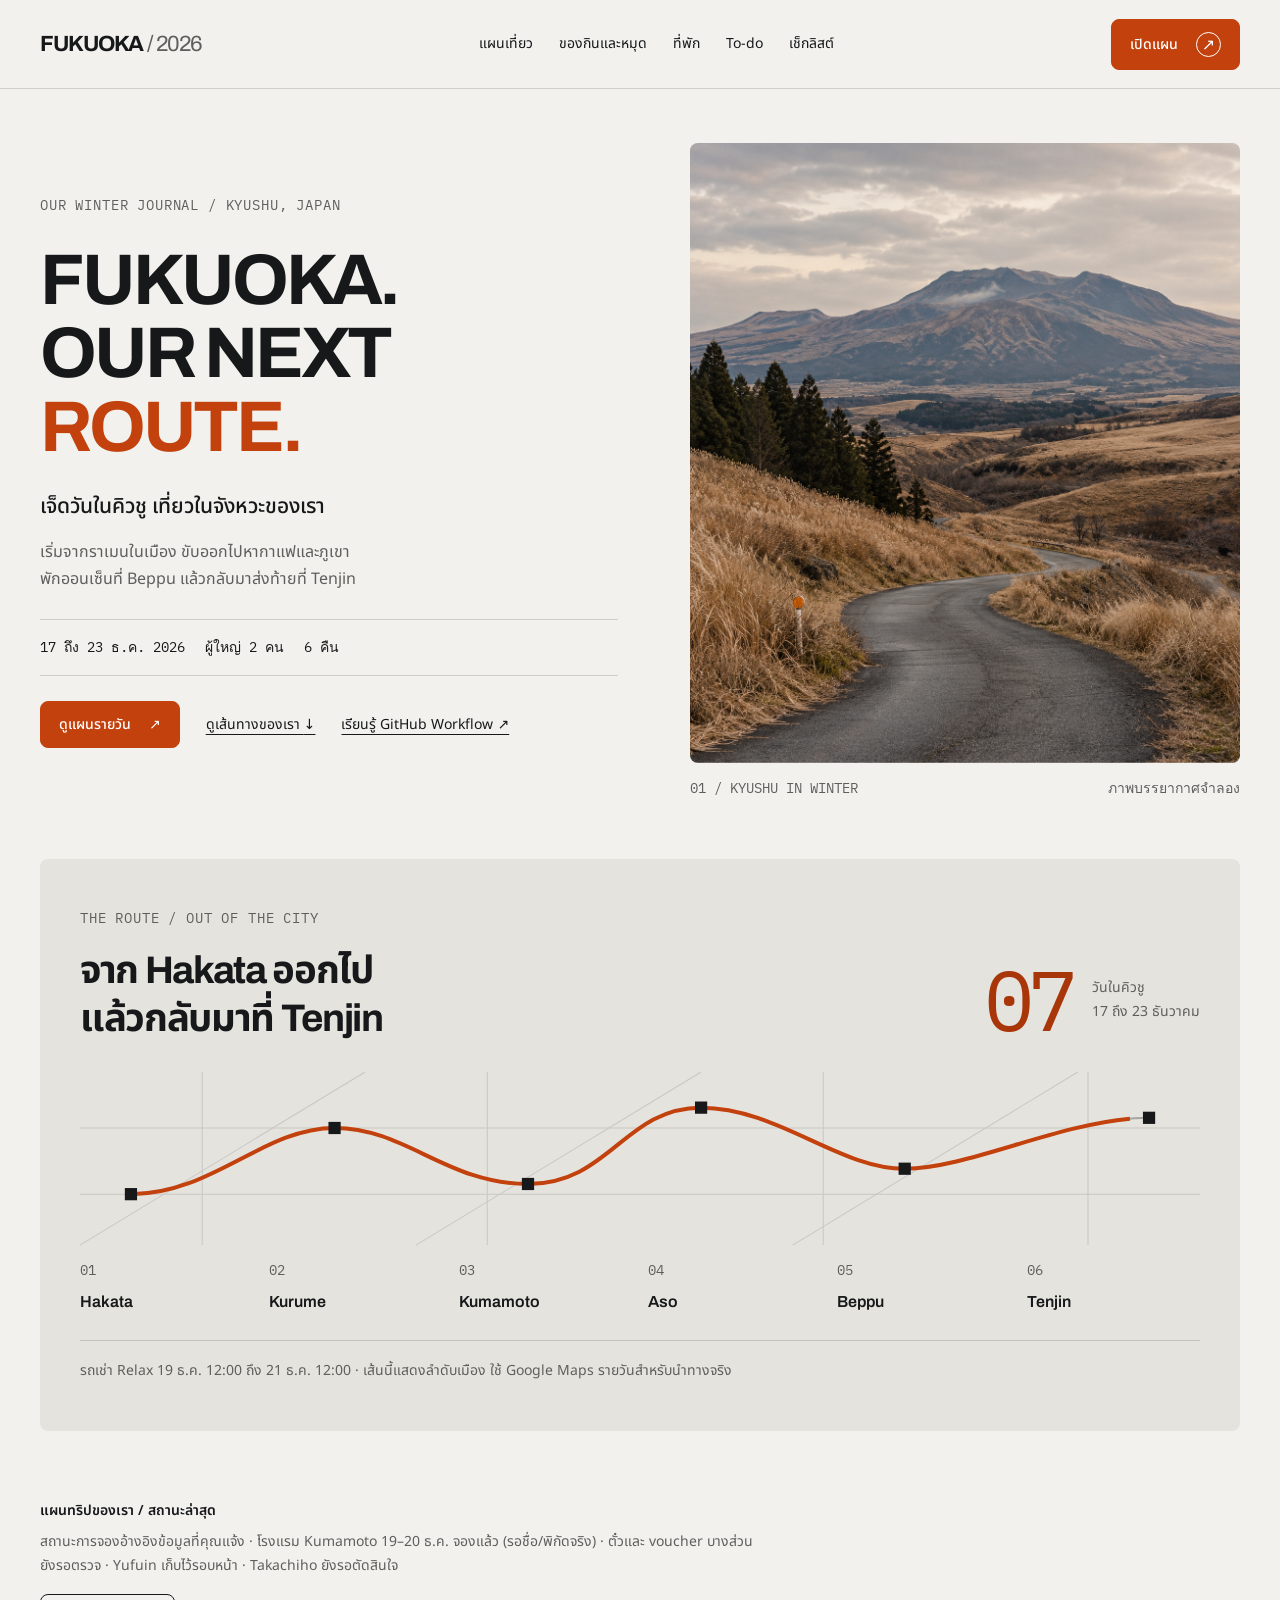
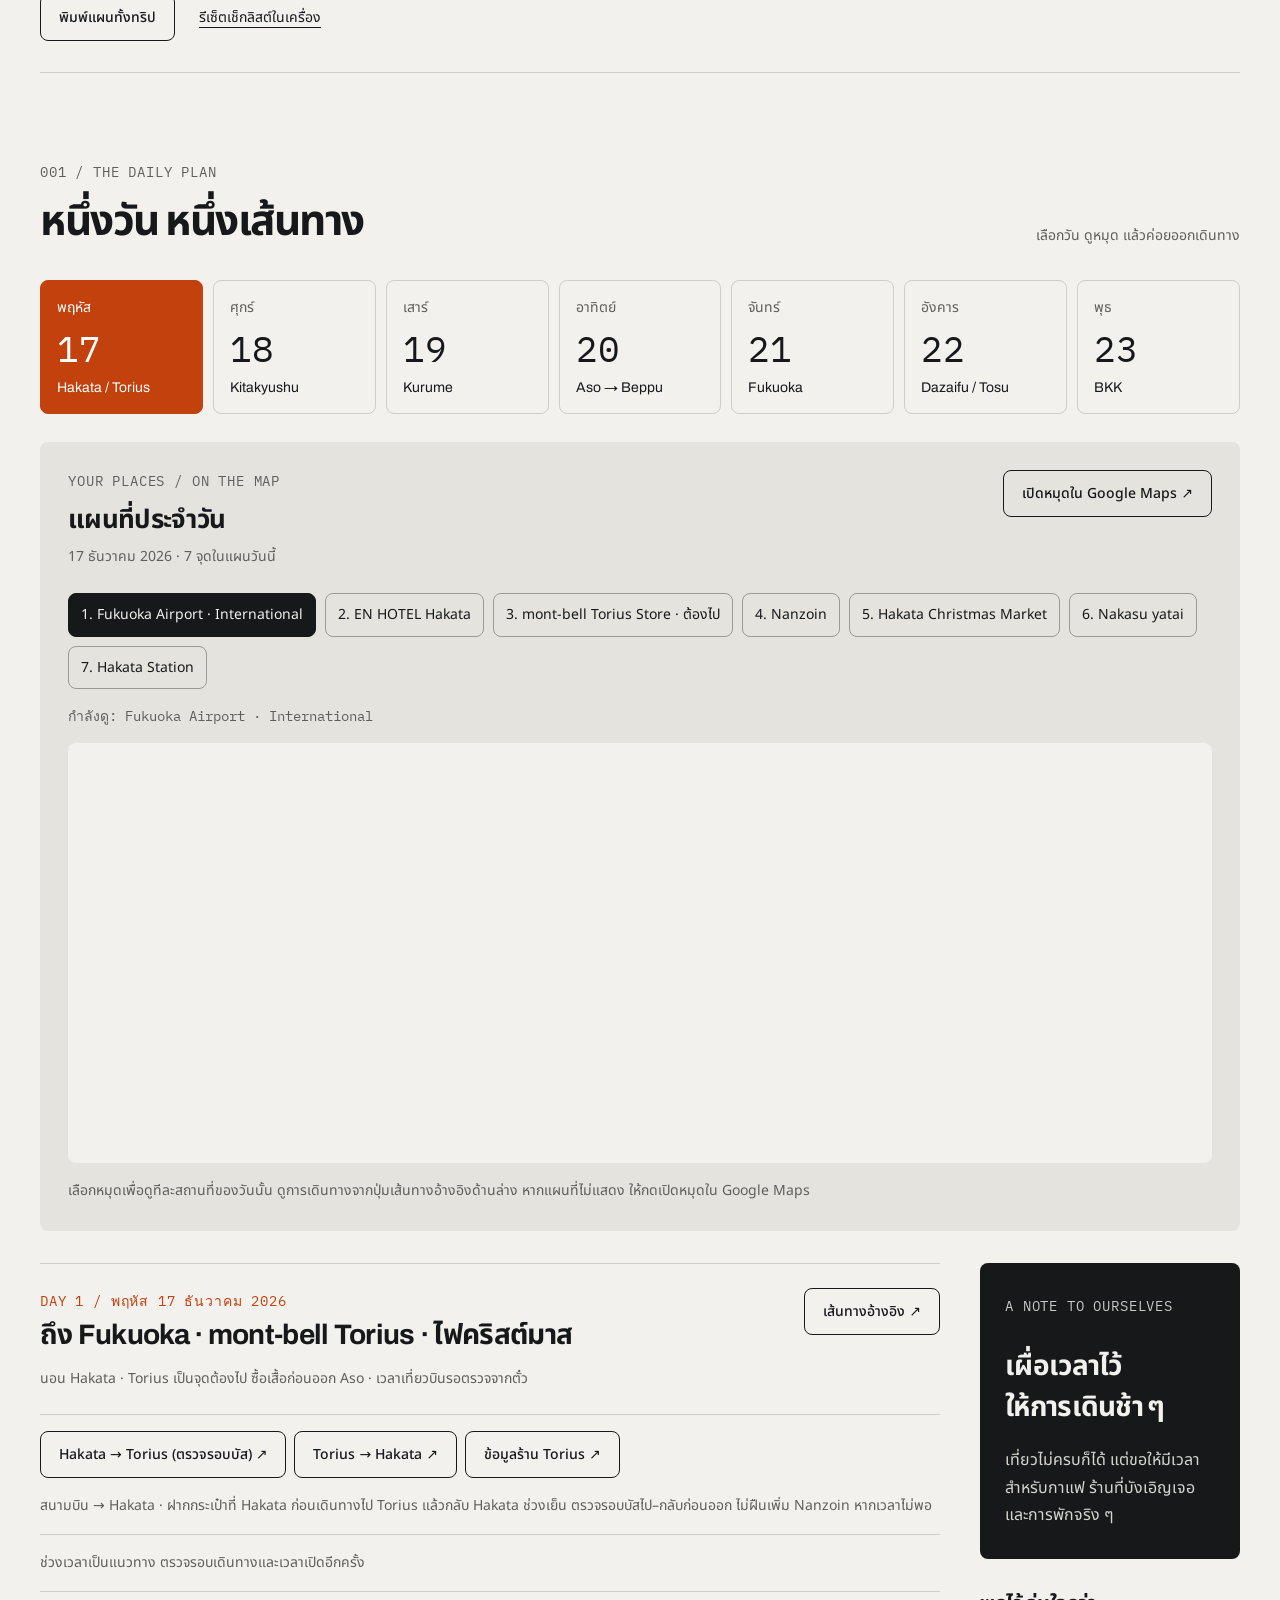
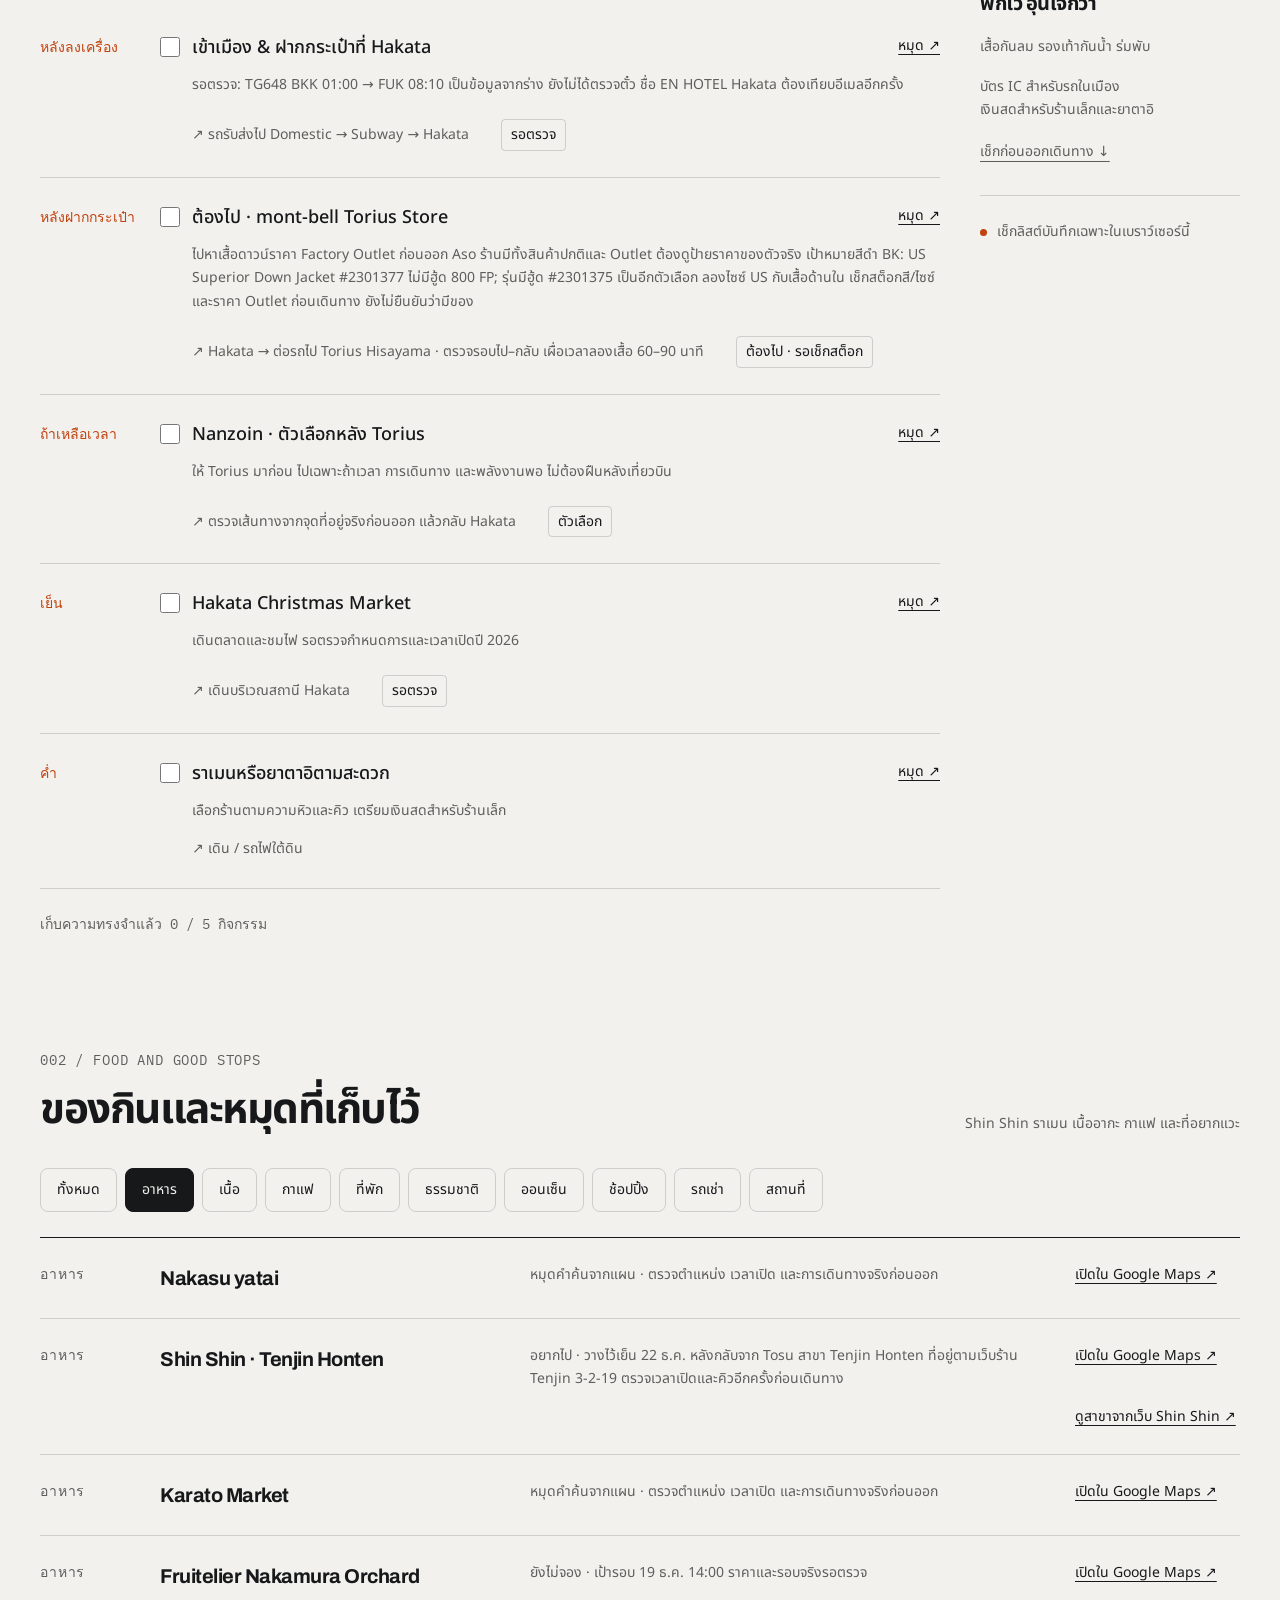
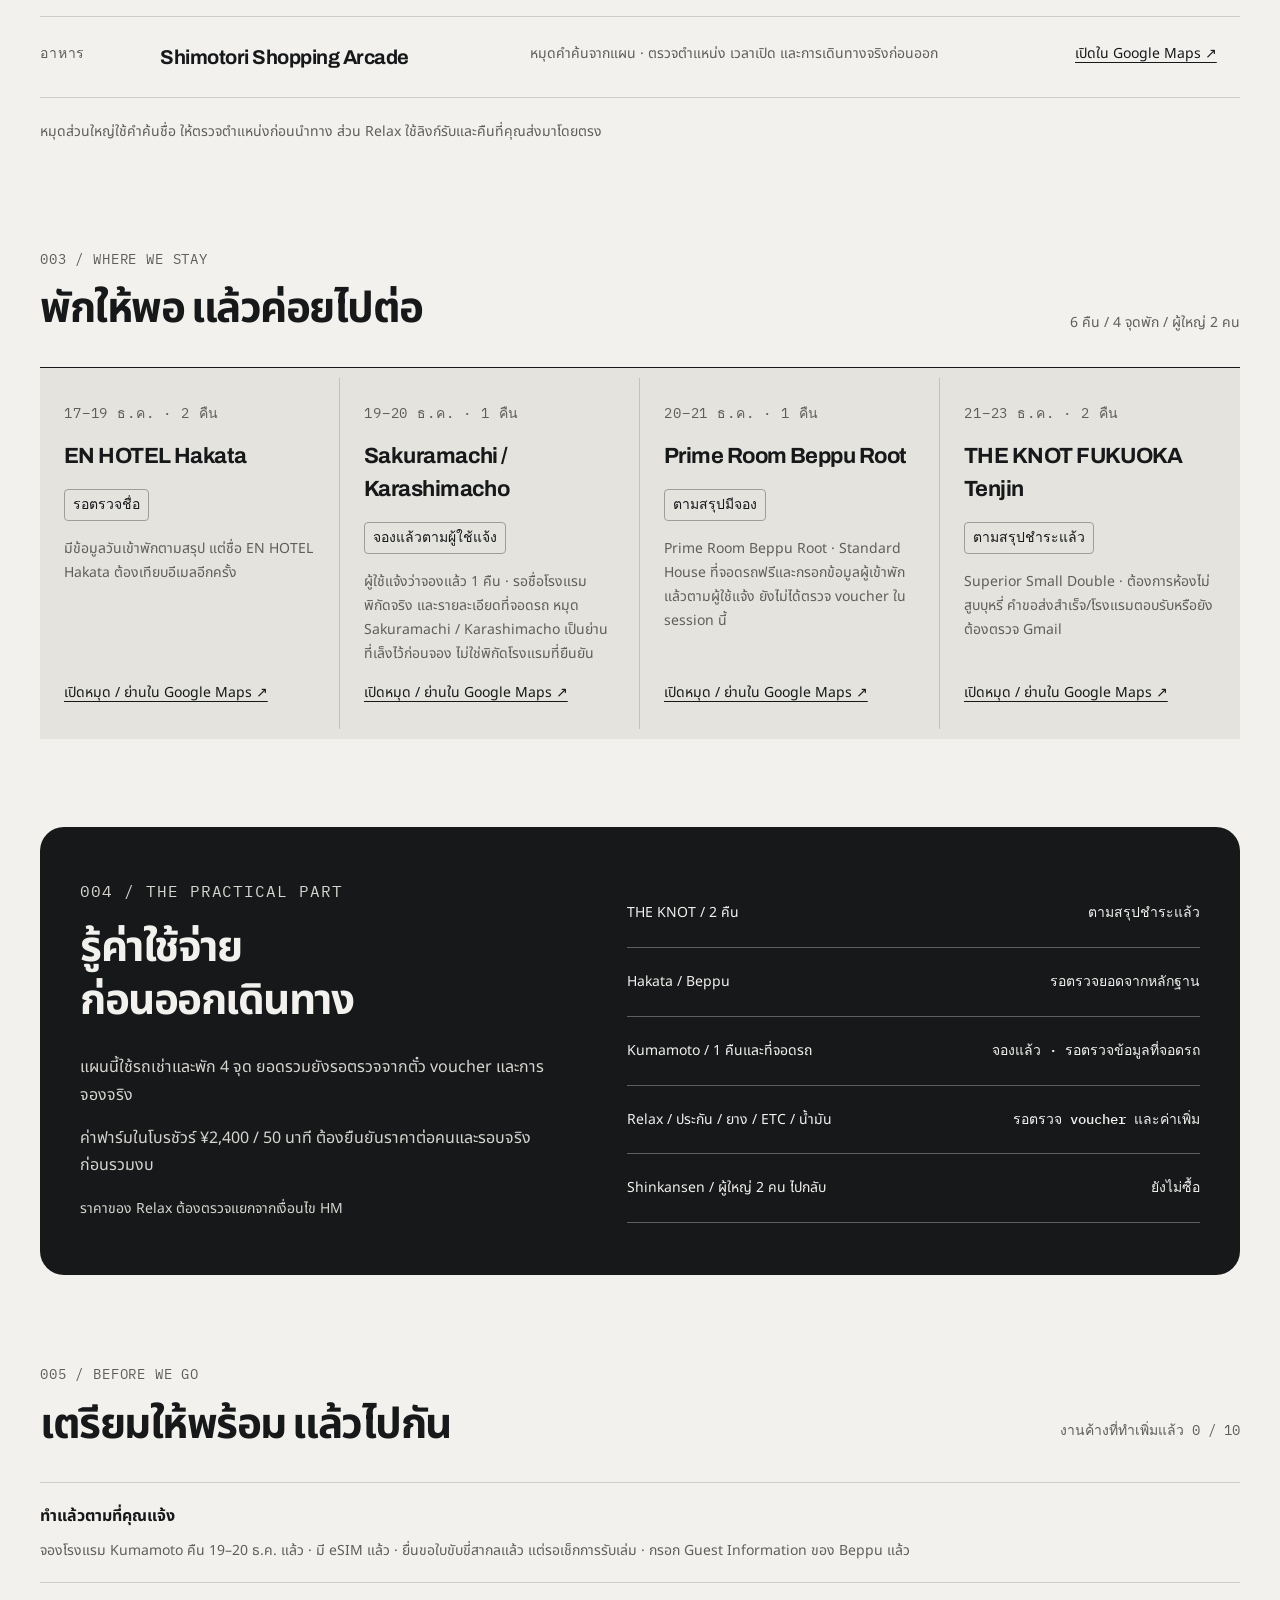
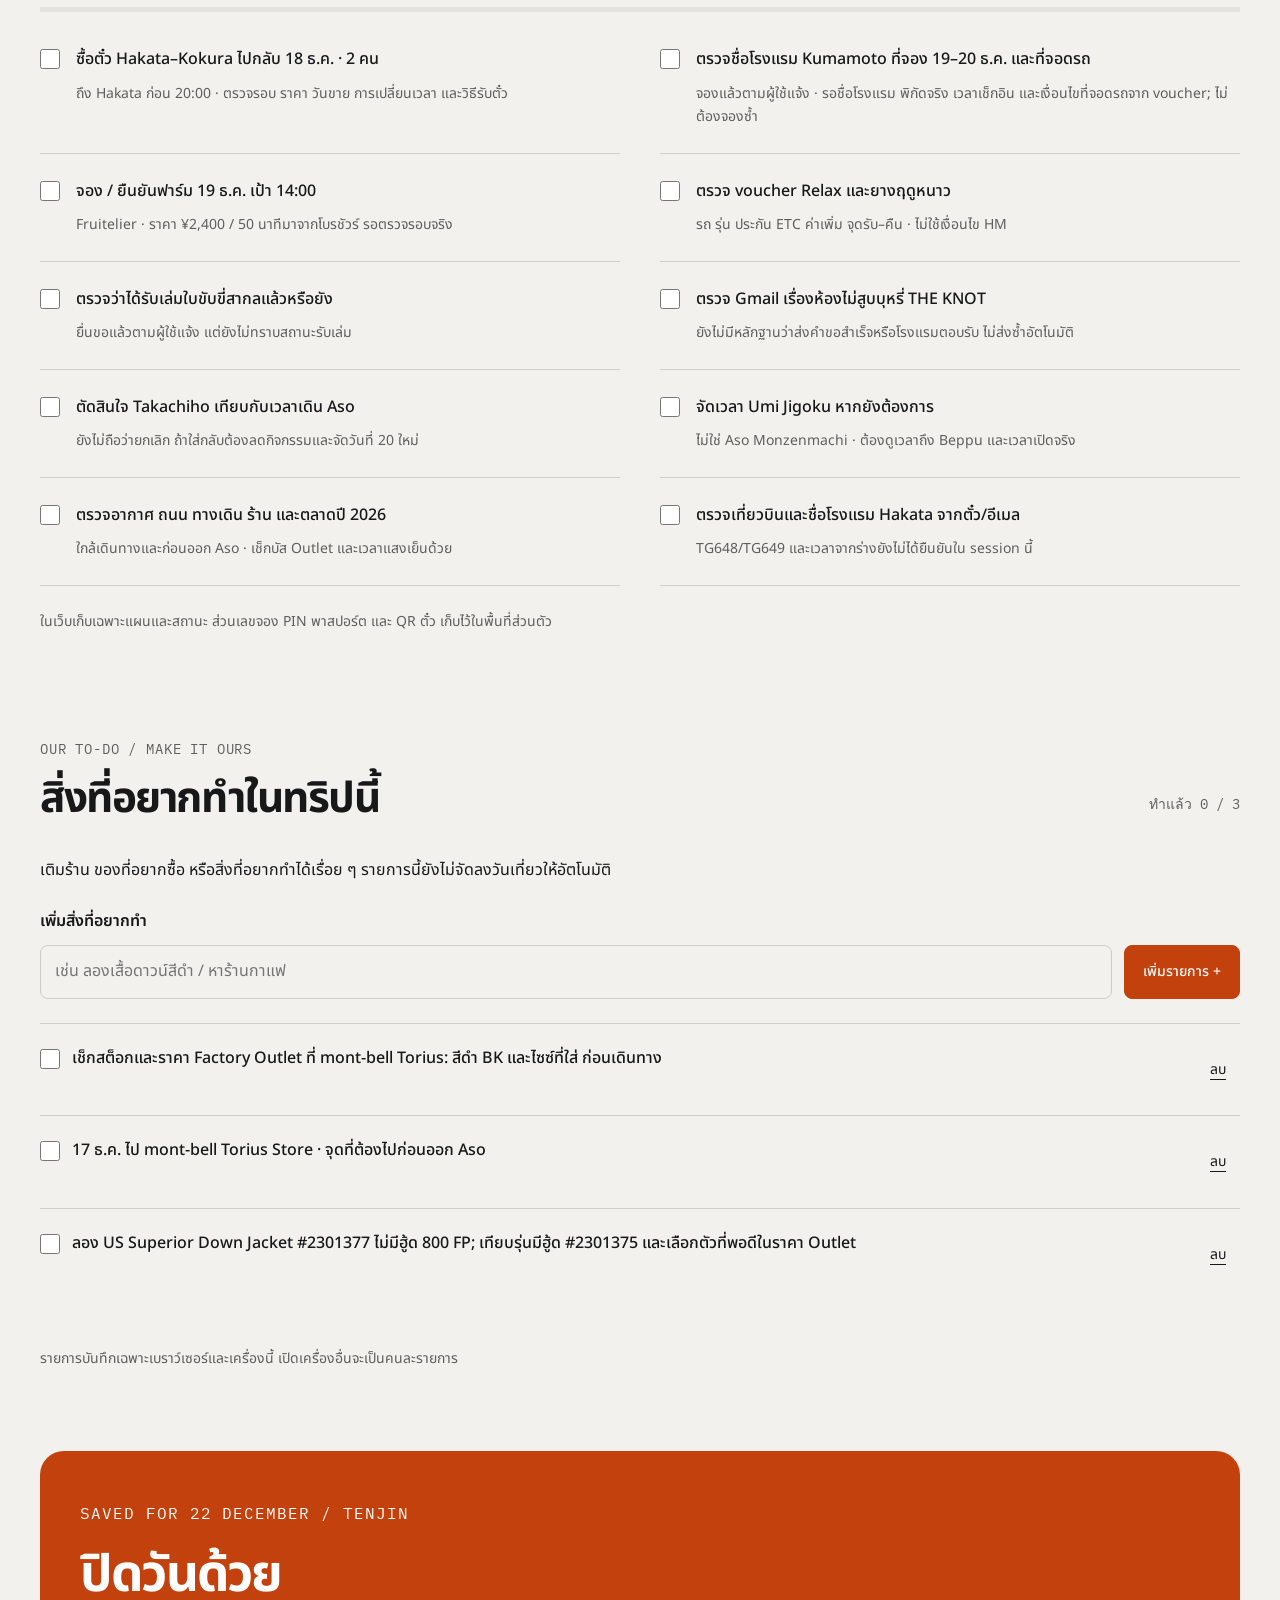
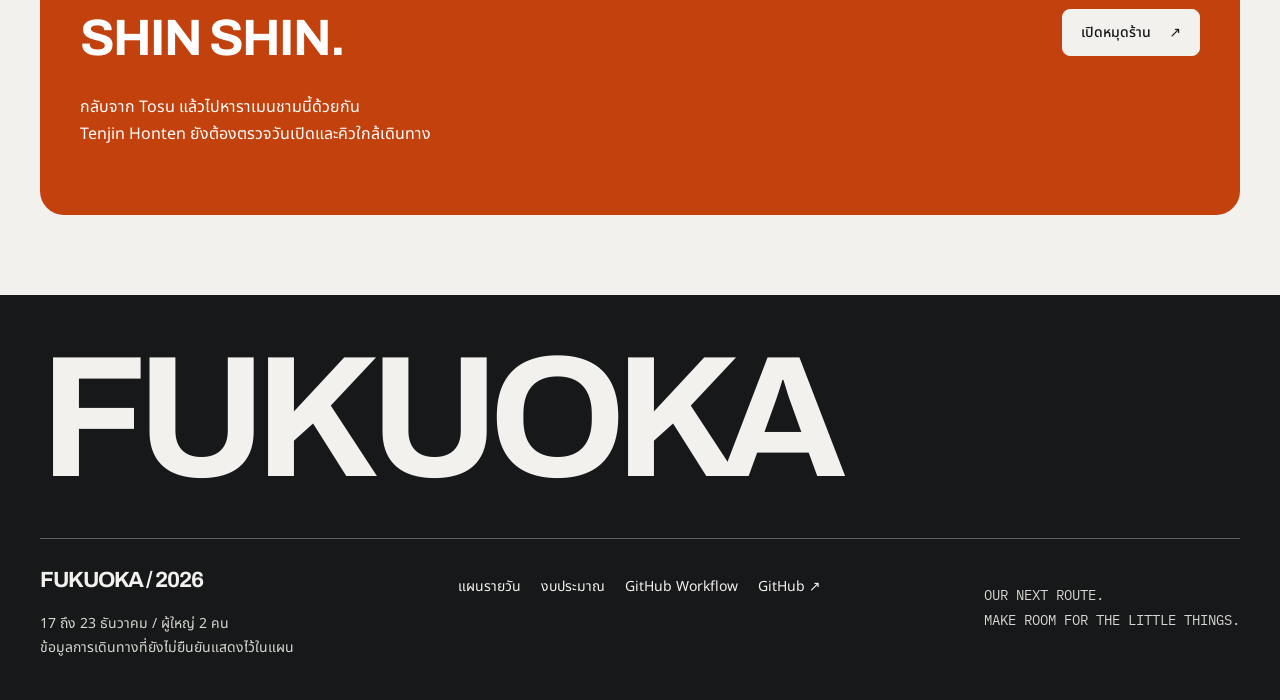
==== commit 844035e4: "Update Dec 19–20 Kumamoto hotel booking status" ====
--- a/index.html
+++ b/index.html
@@ -28,7 +28,7 @@
       <ol class="route-stops"><li><span>01</span> Hakata</li><li><span>02</span> Kurume</li><li><span>03</span> Kumamoto</li><li><span>04</span> Aso</li><li><span>05</span> Beppu</li><li><span>06</span> Tenjin</li></ol>
       <p class="route-caption">รถเช่า Relax 19 ธ.ค. 12:00 ถึง 21 ธ.ค. 12:00 · เส้นนี้แสดงลำดับเมือง ใช้ Google Maps รายวันสำหรับนำทางจริง</p>
     </section>
-    <div class="source-banner"><strong>แผนทริปของเรา / สถานะล่าสุด</strong><p>สถานะการจองอ้างอิงสรุปที่คุณส่งมา รายละเอียดตั๋วและ voucher ยังรอตรวจ · Yufuin เก็บไว้รอบหน้า · Takachiho ยังรอตัดสินใจ</p><div class="toolbar"><button id="print-trip" class="button" type="button">พิมพ์แผนทั้งทริป</button><button id="reset-checklist" class="text-button" type="button">รีเซ็ตเช็กลิสต์ในเครื่อง</button></div></div>
+    <div class="source-banner"><strong>แผนทริปของเรา / สถานะล่าสุด</strong><p>สถานะการจองอ้างอิงข้อมูลที่คุณแจ้ง · โรงแรม Kumamoto 19–20 ธ.ค. จองแล้ว (รอชื่อ/พิกัดจริง) · ตั๋วและ voucher บางส่วนยังรอตรวจ · Yufuin เก็บไว้รอบหน้า · Takachiho ยังรอตัดสินใจ</p><div class="toolbar"><button id="print-trip" class="button" type="button">พิมพ์แผนทั้งทริป</button><button id="reset-checklist" class="text-button" type="button">รีเซ็ตเช็กลิสต์ในเครื่อง</button></div></div>
     <section id="itinerary" class="section" aria-labelledby="itinerary-title">
       <div class="section-heading"><div><p class="eyebrow">001 / THE DAILY PLAN</p><h2 id="itinerary-title">หนึ่งวัน หนึ่งเส้นทาง</h2></div><p>เลือกวัน ดูหมุด แล้วค่อยออกเดินทาง</p></div>
       <div id="day-picker" class="day-picker" role="group" aria-label="เลือกวันเที่ยว"></div>
@@ -54,8 +54,8 @@
     </section>
     <section id="places" class="section places-section" aria-labelledby="places-title"><div class="section-heading"><div><p class="eyebrow">002 / FOOD AND GOOD STOPS</p><h2 id="places-title">ของกินและหมุดที่เก็บไว้</h2></div><p>Shin Shin ราเมน เนื้ออากะ กาแฟ และที่อยากแวะ</p></div><div id="place-filters" class="filters" role="group" aria-label="ประเภทสถานที่"></div><div id="place-list" class="place-grid"></div><p class="section-footnote">หมุดส่วนใหญ่ใช้คำค้นชื่อ ให้ตรวจตำแหน่งก่อนนำทาง ส่วน Relax ใช้ลิงก์รับและคืนที่คุณส่งมาโดยตรง</p></section>
     <section id="stays" class="section stays-section" aria-labelledby="stays-title"><div class="section-heading"><div><p class="eyebrow">003 / WHERE WE STAY</p><h2 id="stays-title">พักให้พอ แล้วค่อยไปต่อ</h2></div><p>6 คืน / 4 จุดพัก / ผู้ใหญ่ 2 คน</p></div><div id="stay-list" class="stay-grid"></div></section>
-    <section id="budget" class="section budget-section" aria-labelledby="budget-title"><div><p class="eyebrow">004 / THE PRACTICAL PART</p><h2 id="budget-title">รู้ค่าใช้จ่าย<br>ก่อนออกเดินทาง</h2><p>แผนนี้ใช้รถเช่าและพัก 4 จุด ยอดรวมยังรอตรวจจากตั๋ว voucher และการจองจริง</p><p>ค่าฟาร์มในโบรชัวร์ ¥2,400 / 50 นาที ต้องยืนยันราคาต่อคนและรอบจริงก่อนรวมงบ</p><small>ราคาของ Relax ต้องตรวจแยกจากเงื่อนไข HM</small></div><div class="budget-breakdown"><div><span>THE KNOT / 2 คืน</span><strong>ตามสรุปชำระแล้ว</strong></div><div><span>Hakata / Beppu</span><strong>รอตรวจยอดจากหลักฐาน</strong></div><div><span>Kumamoto / 1 คืนและที่จอดรถ</span><strong>ยังไม่จอง</strong></div><div><span>Relax / ประกัน / ยาง / ETC / น้ำมัน</span><strong>รอตรวจ voucher และค่าเพิ่ม</strong></div><div><span>Shinkansen / ผู้ใหญ่ 2 คน ไปกลับ</span><strong>ยังไม่ซื้อ</strong></div></div></section>
-    <section id="checklist" class="section" aria-labelledby="checklist-title"><div class="section-heading"><div><p class="eyebrow">005 / BEFORE WE GO</p><h2 id="checklist-title">เตรียมให้พร้อม แล้วไปกัน</h2></div><span id="booking-progress" class="count-badge" aria-live="polite"></span></div><div class="done-facts"><strong>ทำแล้วตามที่คุณแจ้ง</strong><p>มี eSIM แล้ว · ยื่นขอใบขับขี่สากลแล้ว แต่รอเช็กการรับเล่ม · กรอก Guest Information ของ Beppu แล้ว</p></div><div class="progress-track"><div id="booking-bar"></div></div><div id="booking-list" class="booking-grid"></div><p class="privacy-note">ในเว็บเก็บเฉพาะแผนและสถานะ ส่วนเลขจอง PIN พาสปอร์ต และ QR ตั๋ว เก็บไว้ในพื้นที่ส่วนตัว</p></section>
+    <section id="budget" class="section budget-section" aria-labelledby="budget-title"><div><p class="eyebrow">004 / THE PRACTICAL PART</p><h2 id="budget-title">รู้ค่าใช้จ่าย<br>ก่อนออกเดินทาง</h2><p>แผนนี้ใช้รถเช่าและพัก 4 จุด ยอดรวมยังรอตรวจจากตั๋ว voucher และการจองจริง</p><p>ค่าฟาร์มในโบรชัวร์ ¥2,400 / 50 นาที ต้องยืนยันราคาต่อคนและรอบจริงก่อนรวมงบ</p><small>ราคาของ Relax ต้องตรวจแยกจากเงื่อนไข HM</small></div><div class="budget-breakdown"><div><span>THE KNOT / 2 คืน</span><strong>ตามสรุปชำระแล้ว</strong></div><div><span>Hakata / Beppu</span><strong>รอตรวจยอดจากหลักฐาน</strong></div><div><span>Kumamoto / 1 คืนและที่จอดรถ</span><strong>จองแล้ว · รอตรวจข้อมูลที่จอดรถ</strong></div><div><span>Relax / ประกัน / ยาง / ETC / น้ำมัน</span><strong>รอตรวจ voucher และค่าเพิ่ม</strong></div><div><span>Shinkansen / ผู้ใหญ่ 2 คน ไปกลับ</span><strong>ยังไม่ซื้อ</strong></div></div></section>
+    <section id="checklist" class="section" aria-labelledby="checklist-title"><div class="section-heading"><div><p class="eyebrow">005 / BEFORE WE GO</p><h2 id="checklist-title">เตรียมให้พร้อม แล้วไปกัน</h2></div><span id="booking-progress" class="count-badge" aria-live="polite"></span></div><div class="done-facts"><strong>ทำแล้วตามที่คุณแจ้ง</strong><p>จองโรงแรม Kumamoto คืน 19–20 ธ.ค. แล้ว · มี eSIM แล้ว · ยื่นขอใบขับขี่สากลแล้ว แต่รอเช็กการรับเล่ม · กรอก Guest Information ของ Beppu แล้ว</p></div><div class="progress-track"><div id="booking-bar"></div></div><div id="booking-list" class="booking-grid"></div><p class="privacy-note">ในเว็บเก็บเฉพาะแผนและสถานะ ส่วนเลขจอง PIN พาสปอร์ต และ QR ตั๋ว เก็บไว้ในพื้นที่ส่วนตัว</p></section>
     <section id="wishlist" class="section" aria-labelledby="wishlist-title">
       <div class="section-heading"><div><p class="eyebrow">OUR TO-DO / MAKE IT OURS</p><h2 id="wishlist-title">สิ่งที่อยากทำในทริปนี้</h2></div><span id="wish-progress" class="count-badge" aria-live="polite"></span></div>
       <p>เติมร้าน ของที่อยากซื้อ หรือสิ่งที่อยากทำได้เรื่อย ๆ รายการนี้ยังไม่จัดลงวันเที่ยวให้อัตโนมัติ</p>
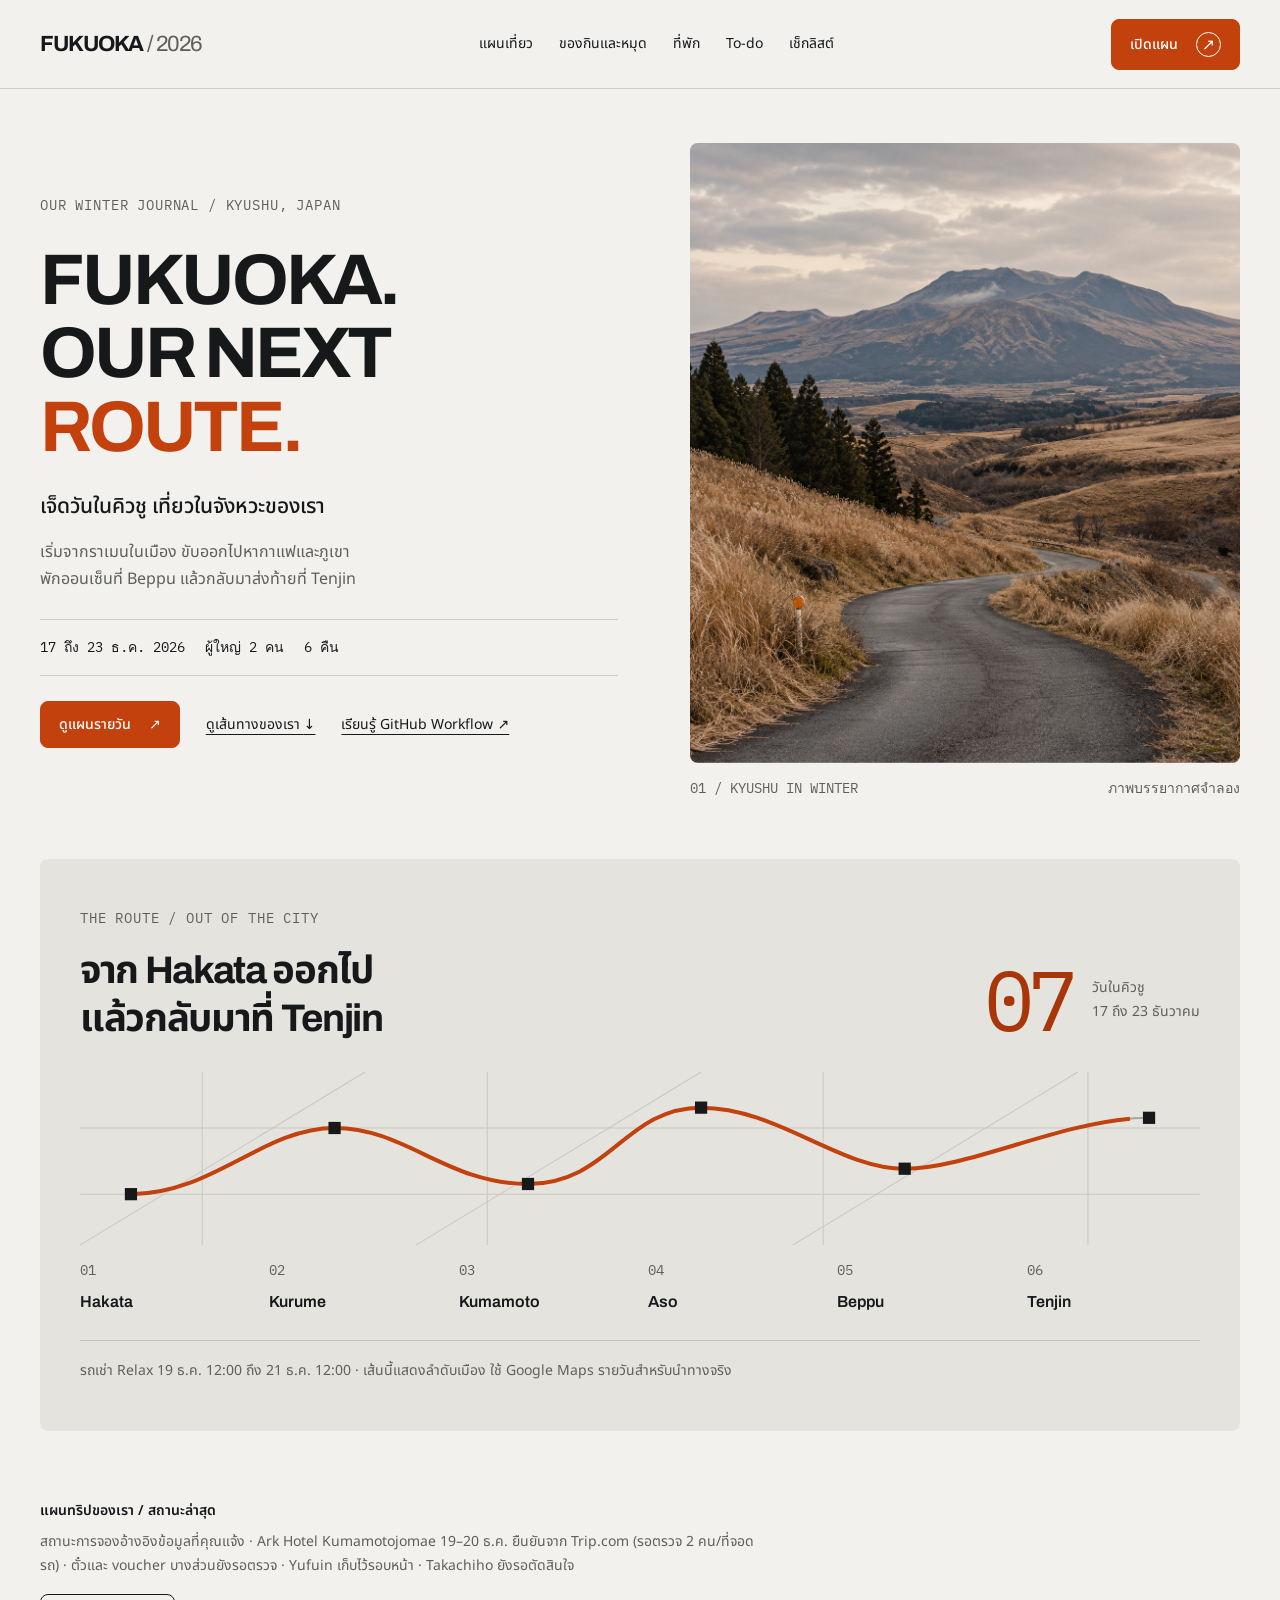
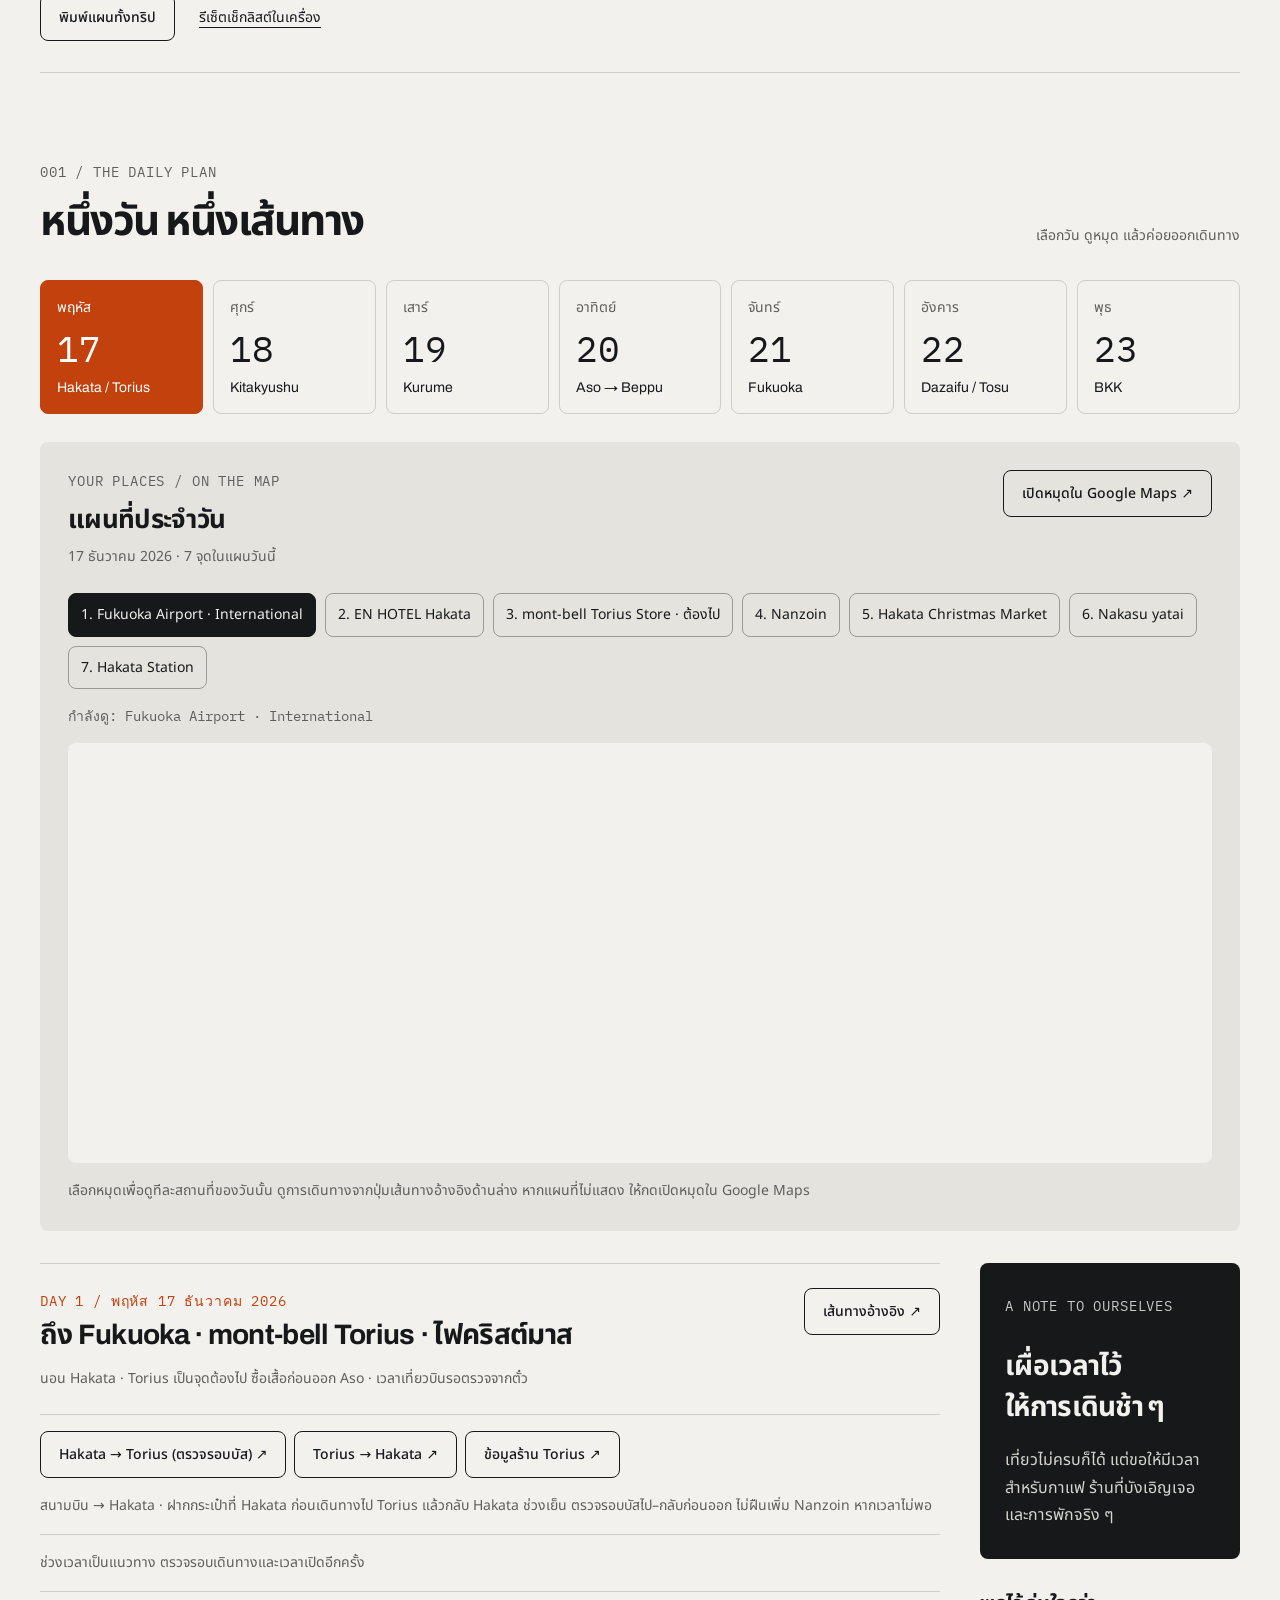
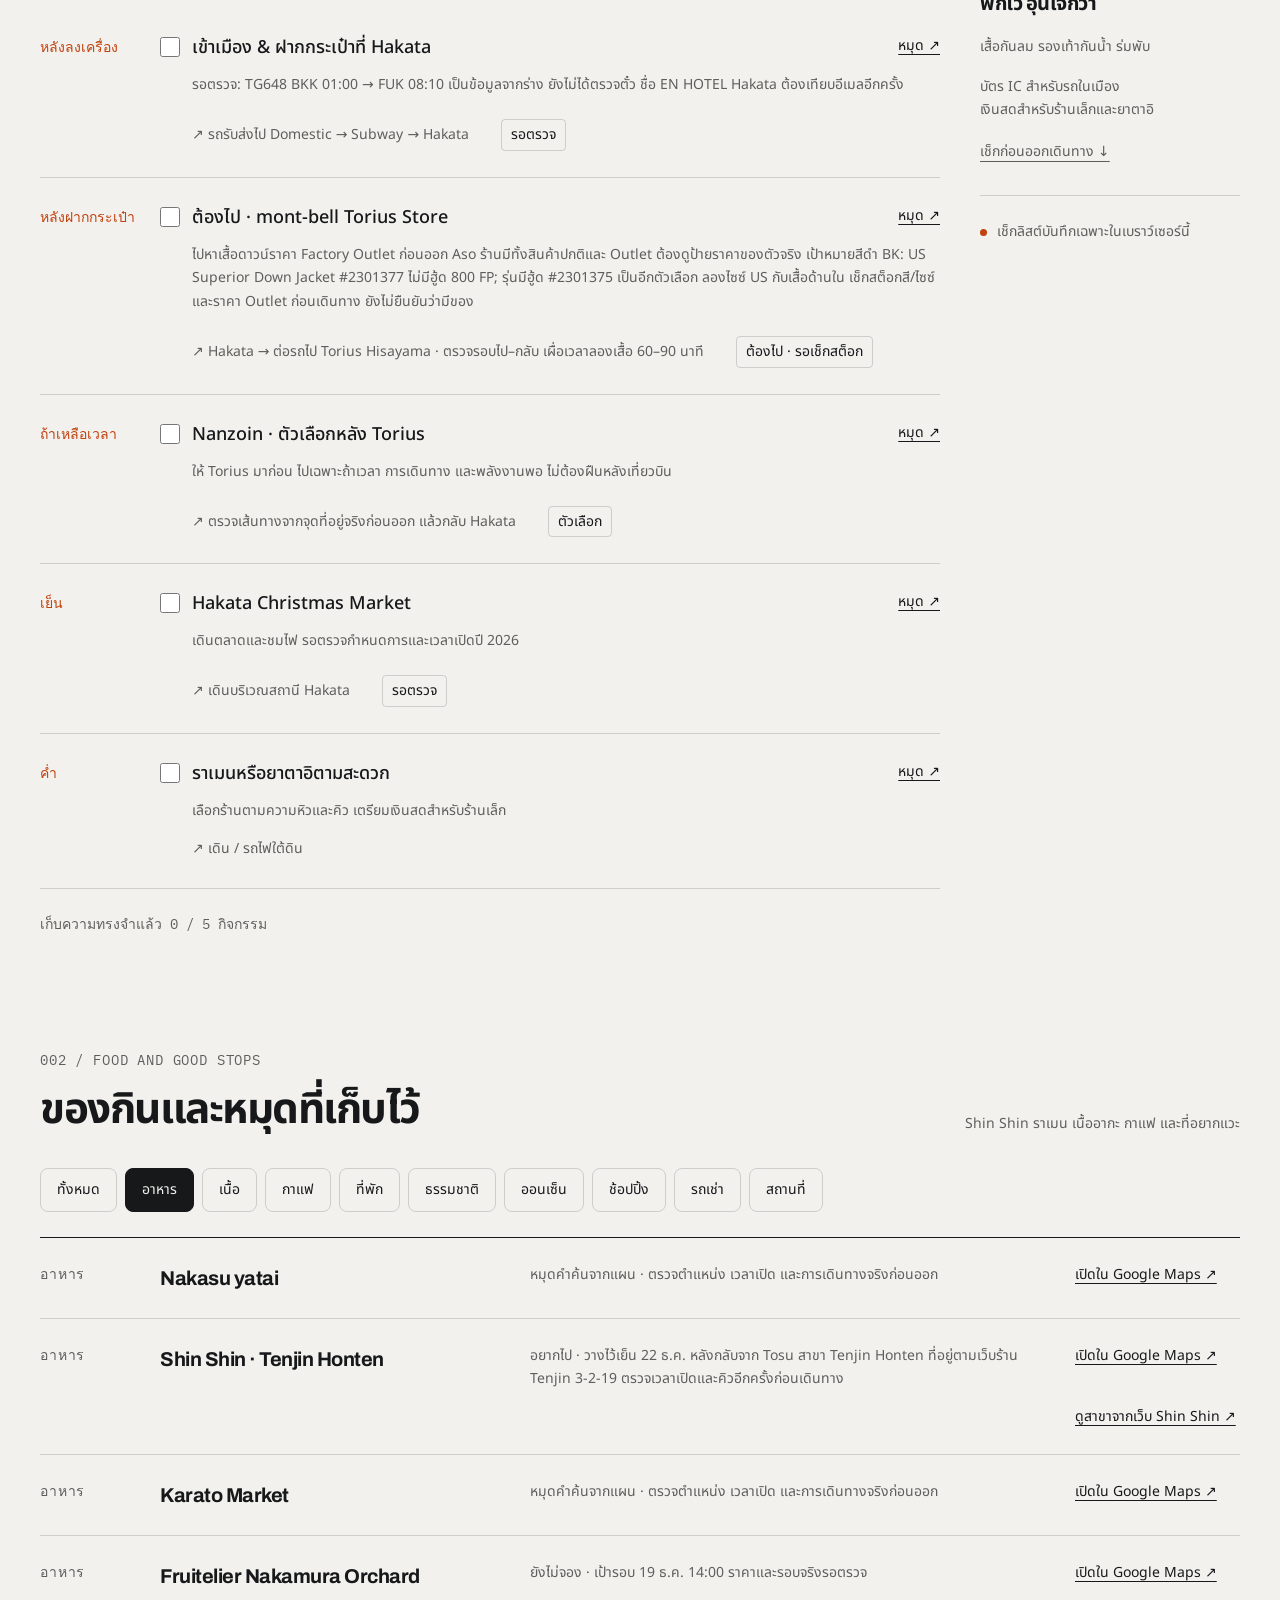
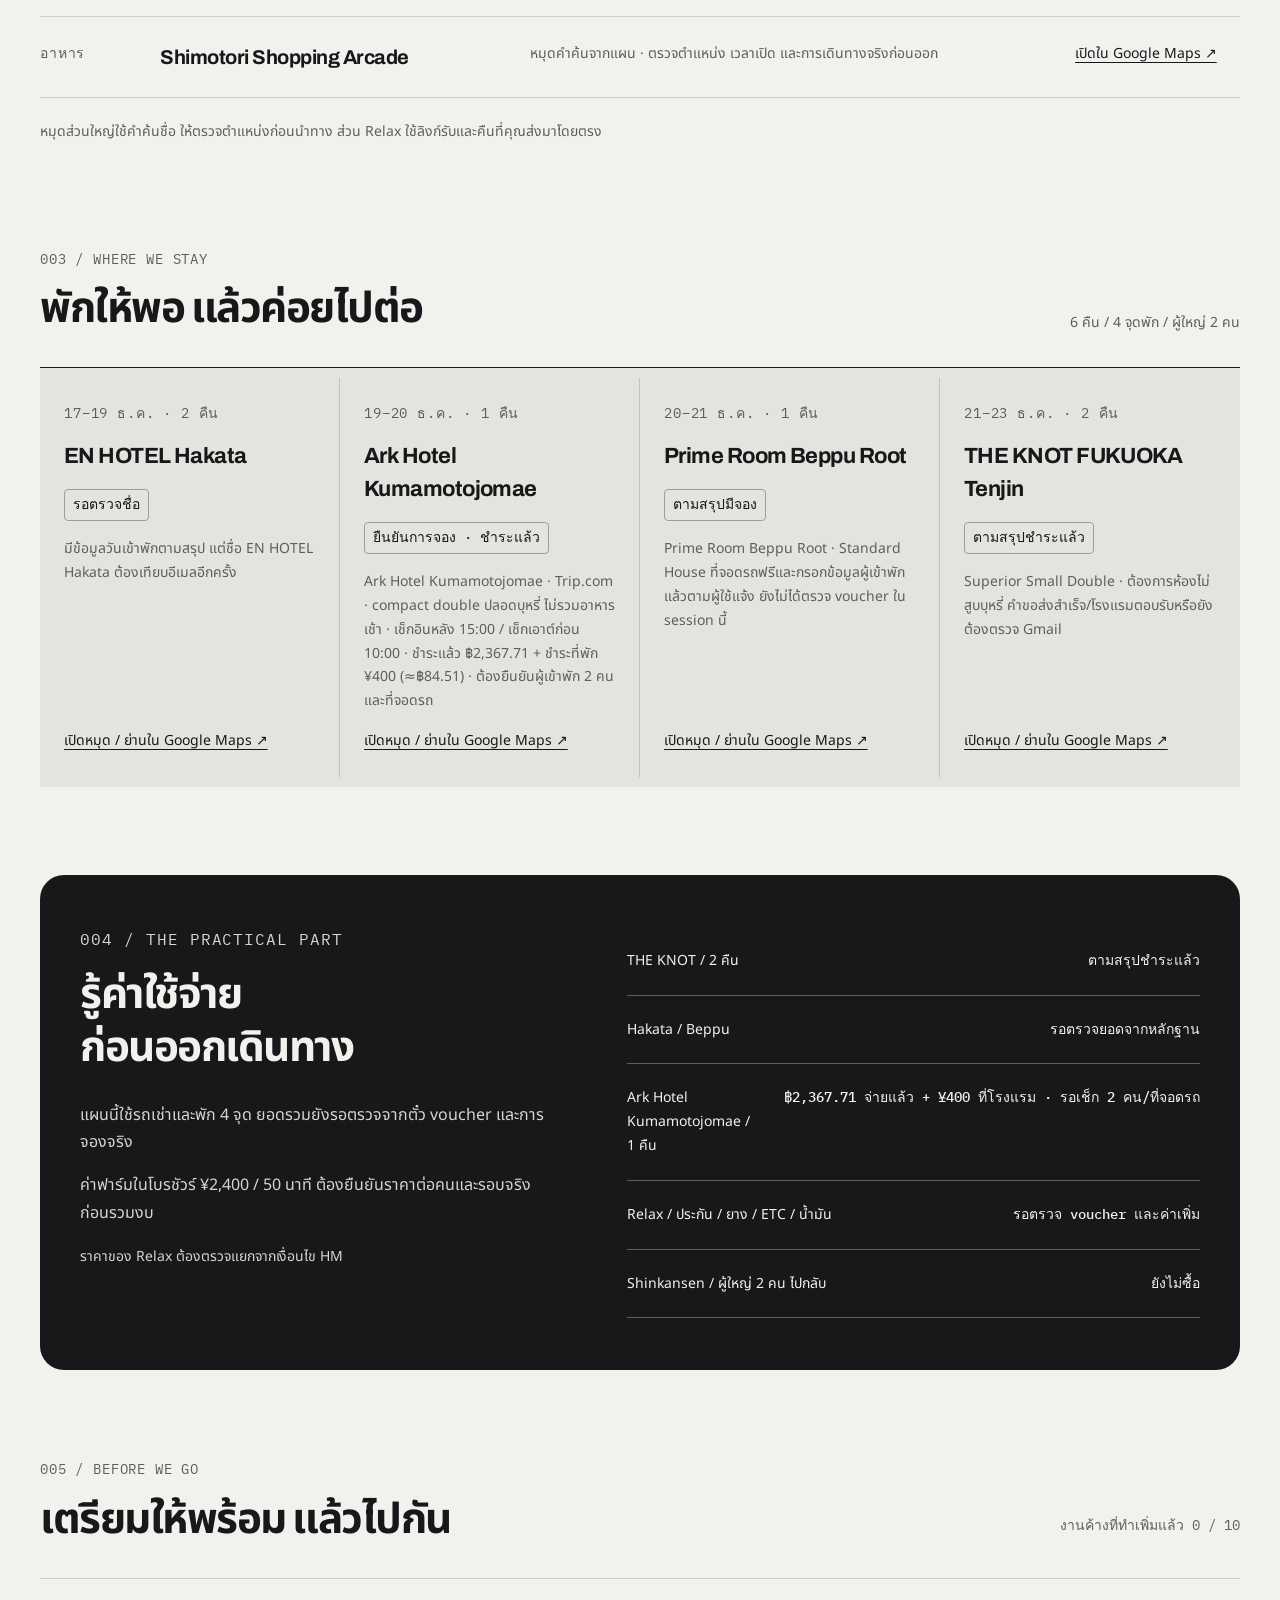
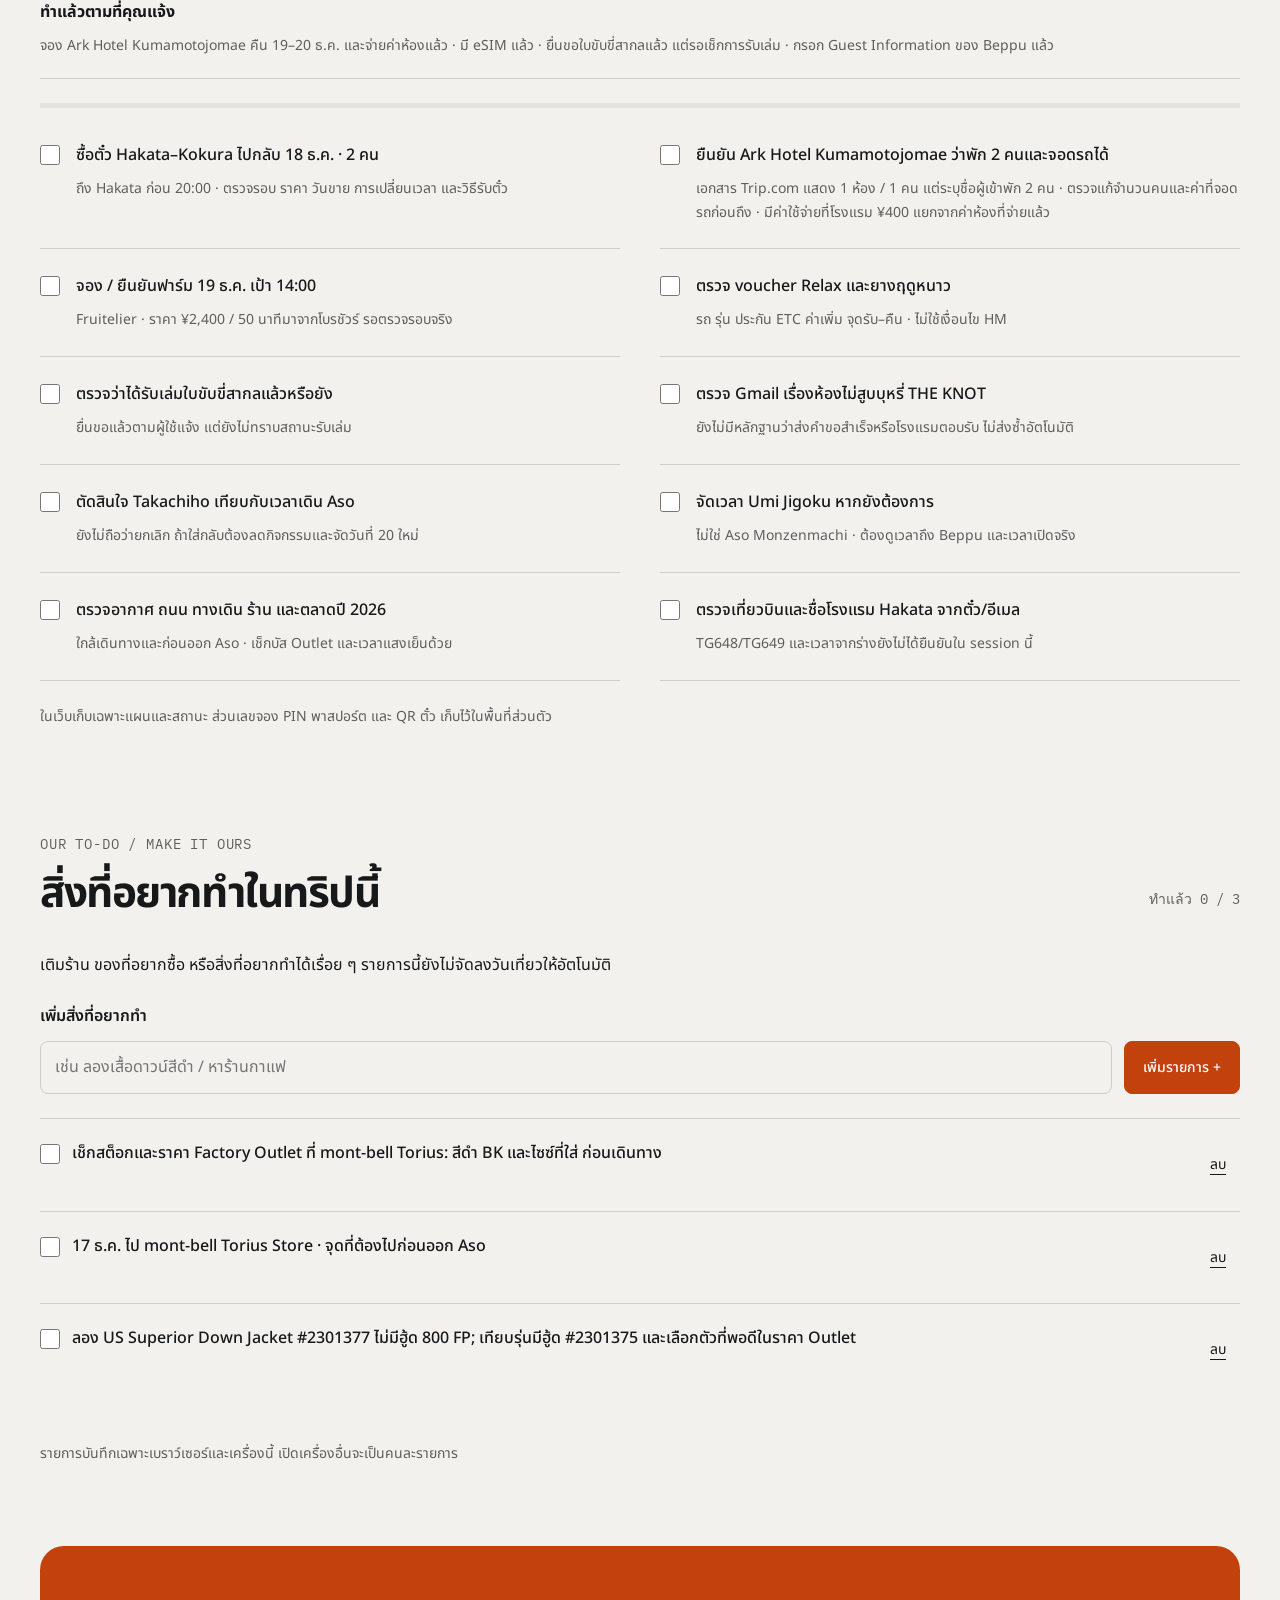
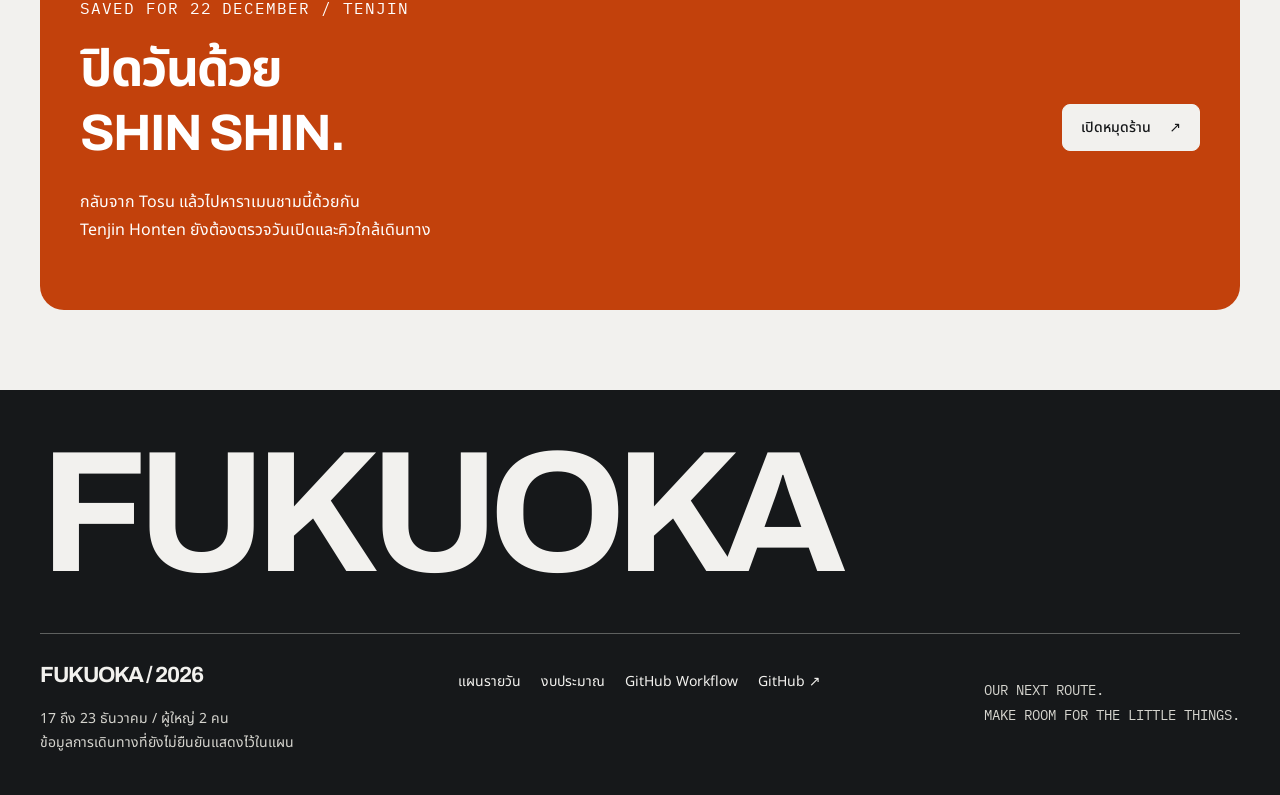
==== commit 5ba5e80b: "Confirm Ark Hotel Kumamotojomae Dec 19 booking and travel details" ====
--- a/index.html
+++ b/index.html
@@ -28,7 +28,7 @@
       <ol class="route-stops"><li><span>01</span> Hakata</li><li><span>02</span> Kurume</li><li><span>03</span> Kumamoto</li><li><span>04</span> Aso</li><li><span>05</span> Beppu</li><li><span>06</span> Tenjin</li></ol>
       <p class="route-caption">รถเช่า Relax 19 ธ.ค. 12:00 ถึง 21 ธ.ค. 12:00 · เส้นนี้แสดงลำดับเมือง ใช้ Google Maps รายวันสำหรับนำทางจริง</p>
     </section>
-    <div class="source-banner"><strong>แผนทริปของเรา / สถานะล่าสุด</strong><p>สถานะการจองอ้างอิงข้อมูลที่คุณแจ้ง · โรงแรม Kumamoto 19–20 ธ.ค. จองแล้ว (รอชื่อ/พิกัดจริง) · ตั๋วและ voucher บางส่วนยังรอตรวจ · Yufuin เก็บไว้รอบหน้า · Takachiho ยังรอตัดสินใจ</p><div class="toolbar"><button id="print-trip" class="button" type="button">พิมพ์แผนทั้งทริป</button><button id="reset-checklist" class="text-button" type="button">รีเซ็ตเช็กลิสต์ในเครื่อง</button></div></div>
+    <div class="source-banner"><strong>แผนทริปของเรา / สถานะล่าสุด</strong><p>สถานะการจองอ้างอิงข้อมูลที่คุณแจ้ง · Ark Hotel Kumamotojomae 19–20 ธ.ค. ยืนยันจาก Trip.com (รอตรวจ 2 คน/ที่จอดรถ) · ตั๋วและ voucher บางส่วนยังรอตรวจ · Yufuin เก็บไว้รอบหน้า · Takachiho ยังรอตัดสินใจ</p><div class="toolbar"><button id="print-trip" class="button" type="button">พิมพ์แผนทั้งทริป</button><button id="reset-checklist" class="text-button" type="button">รีเซ็ตเช็กลิสต์ในเครื่อง</button></div></div>
     <section id="itinerary" class="section" aria-labelledby="itinerary-title">
       <div class="section-heading"><div><p class="eyebrow">001 / THE DAILY PLAN</p><h2 id="itinerary-title">หนึ่งวัน หนึ่งเส้นทาง</h2></div><p>เลือกวัน ดูหมุด แล้วค่อยออกเดินทาง</p></div>
       <div id="day-picker" class="day-picker" role="group" aria-label="เลือกวันเที่ยว"></div>
@@ -54,8 +54,8 @@
     </section>
     <section id="places" class="section places-section" aria-labelledby="places-title"><div class="section-heading"><div><p class="eyebrow">002 / FOOD AND GOOD STOPS</p><h2 id="places-title">ของกินและหมุดที่เก็บไว้</h2></div><p>Shin Shin ราเมน เนื้ออากะ กาแฟ และที่อยากแวะ</p></div><div id="place-filters" class="filters" role="group" aria-label="ประเภทสถานที่"></div><div id="place-list" class="place-grid"></div><p class="section-footnote">หมุดส่วนใหญ่ใช้คำค้นชื่อ ให้ตรวจตำแหน่งก่อนนำทาง ส่วน Relax ใช้ลิงก์รับและคืนที่คุณส่งมาโดยตรง</p></section>
     <section id="stays" class="section stays-section" aria-labelledby="stays-title"><div class="section-heading"><div><p class="eyebrow">003 / WHERE WE STAY</p><h2 id="stays-title">พักให้พอ แล้วค่อยไปต่อ</h2></div><p>6 คืน / 4 จุดพัก / ผู้ใหญ่ 2 คน</p></div><div id="stay-list" class="stay-grid"></div></section>
-    <section id="budget" class="section budget-section" aria-labelledby="budget-title"><div><p class="eyebrow">004 / THE PRACTICAL PART</p><h2 id="budget-title">รู้ค่าใช้จ่าย<br>ก่อนออกเดินทาง</h2><p>แผนนี้ใช้รถเช่าและพัก 4 จุด ยอดรวมยังรอตรวจจากตั๋ว voucher และการจองจริง</p><p>ค่าฟาร์มในโบรชัวร์ ¥2,400 / 50 นาที ต้องยืนยันราคาต่อคนและรอบจริงก่อนรวมงบ</p><small>ราคาของ Relax ต้องตรวจแยกจากเงื่อนไข HM</small></div><div class="budget-breakdown"><div><span>THE KNOT / 2 คืน</span><strong>ตามสรุปชำระแล้ว</strong></div><div><span>Hakata / Beppu</span><strong>รอตรวจยอดจากหลักฐาน</strong></div><div><span>Kumamoto / 1 คืนและที่จอดรถ</span><strong>จองแล้ว · รอตรวจข้อมูลที่จอดรถ</strong></div><div><span>Relax / ประกัน / ยาง / ETC / น้ำมัน</span><strong>รอตรวจ voucher และค่าเพิ่ม</strong></div><div><span>Shinkansen / ผู้ใหญ่ 2 คน ไปกลับ</span><strong>ยังไม่ซื้อ</strong></div></div></section>
-    <section id="checklist" class="section" aria-labelledby="checklist-title"><div class="section-heading"><div><p class="eyebrow">005 / BEFORE WE GO</p><h2 id="checklist-title">เตรียมให้พร้อม แล้วไปกัน</h2></div><span id="booking-progress" class="count-badge" aria-live="polite"></span></div><div class="done-facts"><strong>ทำแล้วตามที่คุณแจ้ง</strong><p>จองโรงแรม Kumamoto คืน 19–20 ธ.ค. แล้ว · มี eSIM แล้ว · ยื่นขอใบขับขี่สากลแล้ว แต่รอเช็กการรับเล่ม · กรอก Guest Information ของ Beppu แล้ว</p></div><div class="progress-track"><div id="booking-bar"></div></div><div id="booking-list" class="booking-grid"></div><p class="privacy-note">ในเว็บเก็บเฉพาะแผนและสถานะ ส่วนเลขจอง PIN พาสปอร์ต และ QR ตั๋ว เก็บไว้ในพื้นที่ส่วนตัว</p></section>
+    <section id="budget" class="section budget-section" aria-labelledby="budget-title"><div><p class="eyebrow">004 / THE PRACTICAL PART</p><h2 id="budget-title">รู้ค่าใช้จ่าย<br>ก่อนออกเดินทาง</h2><p>แผนนี้ใช้รถเช่าและพัก 4 จุด ยอดรวมยังรอตรวจจากตั๋ว voucher และการจองจริง</p><p>ค่าฟาร์มในโบรชัวร์ ¥2,400 / 50 นาที ต้องยืนยันราคาต่อคนและรอบจริงก่อนรวมงบ</p><small>ราคาของ Relax ต้องตรวจแยกจากเงื่อนไข HM</small></div><div class="budget-breakdown"><div><span>THE KNOT / 2 คืน</span><strong>ตามสรุปชำระแล้ว</strong></div><div><span>Hakata / Beppu</span><strong>รอตรวจยอดจากหลักฐาน</strong></div><div><span>Ark Hotel Kumamotojomae / 1 คืน</span><strong>฿2,367.71 จ่ายแล้ว + ¥400 ที่โรงแรม · รอเช็ก 2 คน/ที่จอดรถ</strong></div><div><span>Relax / ประกัน / ยาง / ETC / น้ำมัน</span><strong>รอตรวจ voucher และค่าเพิ่ม</strong></div><div><span>Shinkansen / ผู้ใหญ่ 2 คน ไปกลับ</span><strong>ยังไม่ซื้อ</strong></div></div></section>
+    <section id="checklist" class="section" aria-labelledby="checklist-title"><div class="section-heading"><div><p class="eyebrow">005 / BEFORE WE GO</p><h2 id="checklist-title">เตรียมให้พร้อม แล้วไปกัน</h2></div><span id="booking-progress" class="count-badge" aria-live="polite"></span></div><div class="done-facts"><strong>ทำแล้วตามที่คุณแจ้ง</strong><p>จอง Ark Hotel Kumamotojomae คืน 19–20 ธ.ค. และจ่ายค่าห้องแล้ว · มี eSIM แล้ว · ยื่นขอใบขับขี่สากลแล้ว แต่รอเช็กการรับเล่ม · กรอก Guest Information ของ Beppu แล้ว</p></div><div class="progress-track"><div id="booking-bar"></div></div><div id="booking-list" class="booking-grid"></div><p class="privacy-note">ในเว็บเก็บเฉพาะแผนและสถานะ ส่วนเลขจอง PIN พาสปอร์ต และ QR ตั๋ว เก็บไว้ในพื้นที่ส่วนตัว</p></section>
     <section id="wishlist" class="section" aria-labelledby="wishlist-title">
       <div class="section-heading"><div><p class="eyebrow">OUR TO-DO / MAKE IT OURS</p><h2 id="wishlist-title">สิ่งที่อยากทำในทริปนี้</h2></div><span id="wish-progress" class="count-badge" aria-live="polite"></span></div>
       <p>เติมร้าน ของที่อยากซื้อ หรือสิ่งที่อยากทำได้เรื่อย ๆ รายการนี้ยังไม่จัดลงวันเที่ยวให้อัตโนมัติ</p>
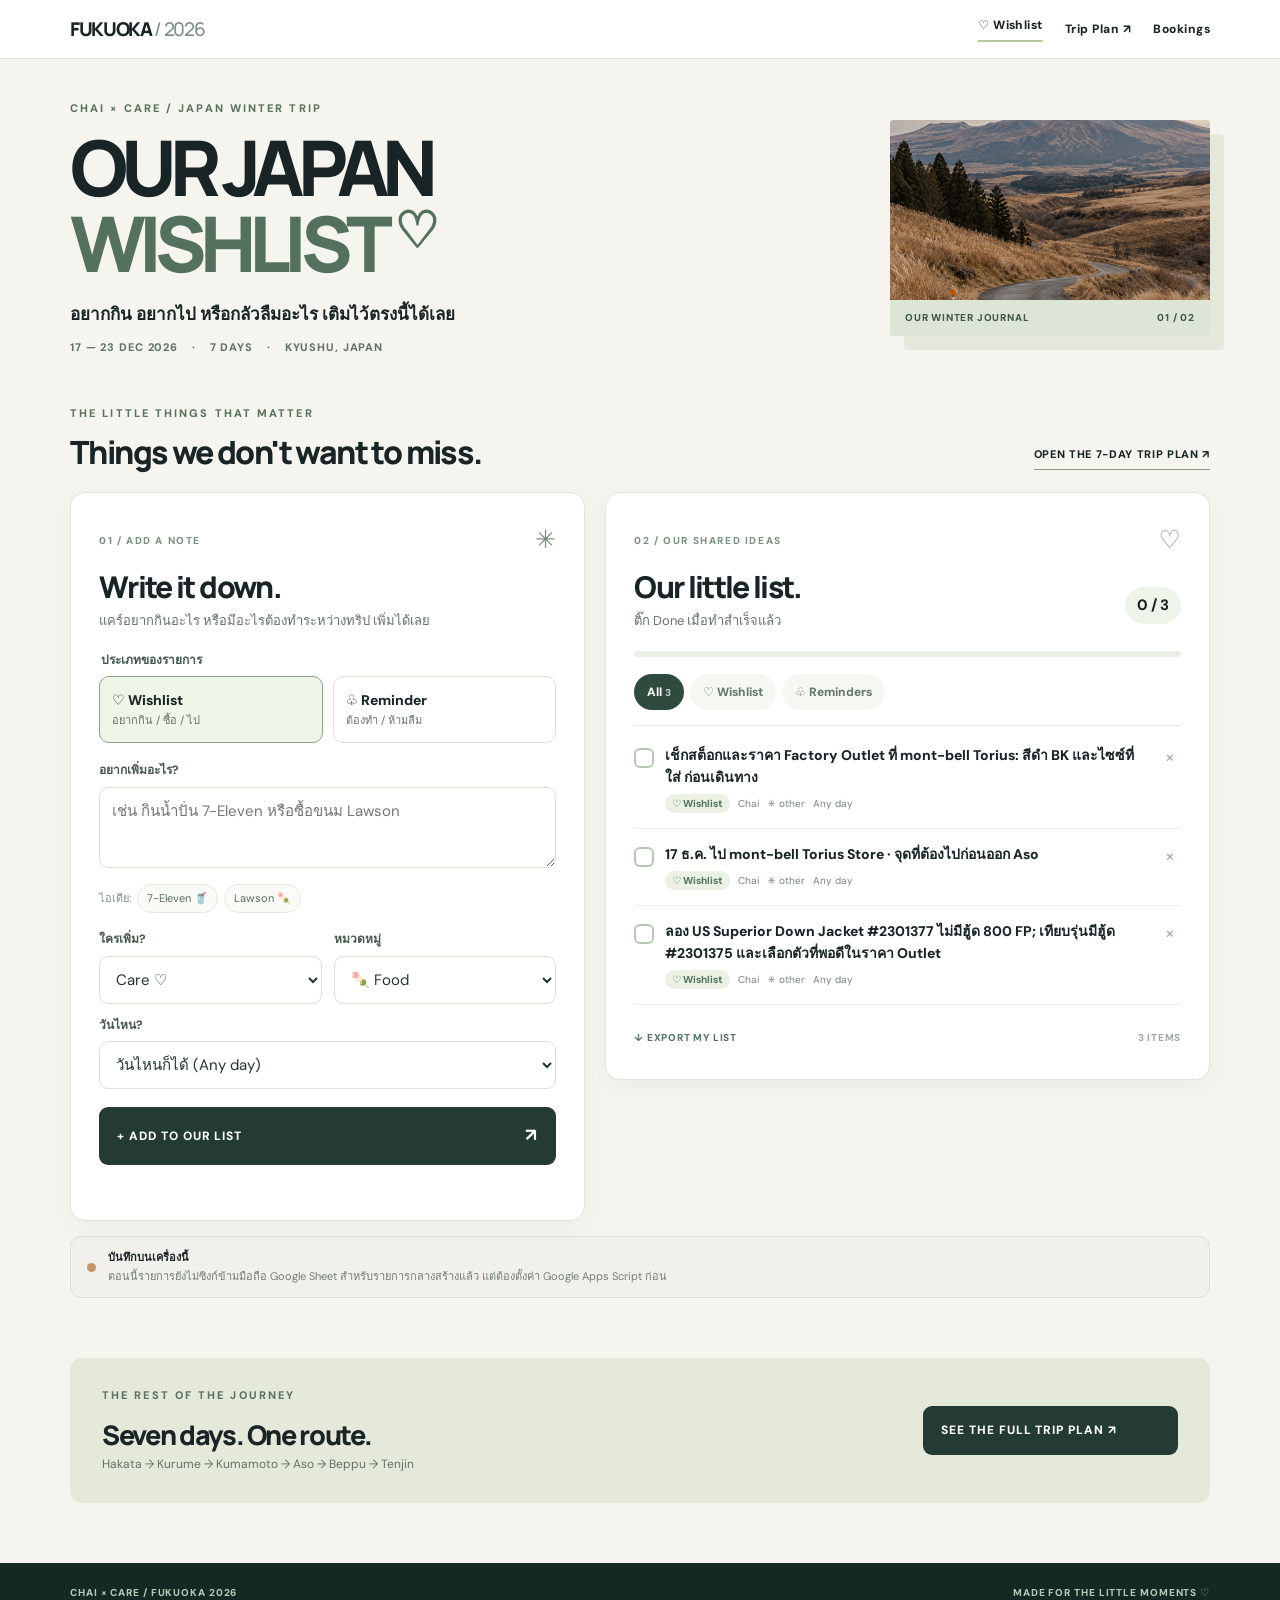
==== commit 30138aa0: "Make Our Wishlist home page and link to dedicated Trip Plan" ====
--- a/index.html
+++ b/index.html
@@ -1,74 +1,72 @@
 <!doctype html>
 <html lang="th">
 <head>
-  <meta charset="utf-8">
-  <meta name="viewport" content="width=device-width, initial-scale=1">
-  <meta name="theme-color" content="#16181A">
-  <meta name="description" content="Fukuoka และ Kyushu 17 ถึง 23 ธันวาคม 2026 แผนรายวัน แผนที่ ร้านอาหาร ที่พัก และเช็กลิสต์ของเรา">
-  <title>Fukuoka 2026 · Our next route</title>
-  <link rel="stylesheet" href="style.css?v=20261107-torius">
-  <script src="trip.js?v=20261107-torius" defer></script>
-  <script src="script.js?v=20261107-torius" defer></script>
+<meta charset="utf-8">
+<meta name="viewport" content="width=device-width, initial-scale=1">
+<meta name="theme-color" content="#101a1b">
+<meta name="description" content="Our Wishlist — สิ่งที่ Chai และ Care อยากกิน อยากไป และต้องไม่ลืมในทริป Fukuoka 2026">
+<title>Our Wishlist ♡ · Fukuoka 2026</title>
+<link rel="stylesheet" href="home.css?v=20261112">
+<script>
+(function () {
+  const p=new URLSearchParams(location.search);
+  const legacy=['#itinerary','#route','#places','#stays','#budget','#checklist','#print-plan'];
+  if (p.has('day') || legacy.includes(location.hash)) {
+    location.replace('plan.html'+location.search+location.hash);
+  }
+})();
+</script>
+<script src="home.js?v=20261112" defer></script>
 </head>
 <body>
-  <a class="skip-link" href="#itinerary">ข้ามไปแผนเที่ยว</a>
-  <header class="topbar"><div class="topbar-inner">
-    <a class="brand" href="#">FUKUOKA<span> / 2026</span></a>
-    <nav aria-label="เมนูหลัก"><a href="#itinerary">แผนเที่ยว</a><a href="#places">ของกินและหมุด</a><a href="#stays">ที่พัก</a><a href="#wishlist">To-do</a><a href="#checklist">เช็กลิสต์</a></nav>
-    <a class="button button-accent nav-action" href="#itinerary">เปิดแผน <span class="arrow-circle" aria-hidden="true">↗</span></a>
-  </div></header>
-  <main>
-    <section class="hero" aria-labelledby="hero-title">
-      <div class="hero-copy"><p class="eyebrow">OUR WINTER JOURNAL / KYUSHU, JAPAN</p><h1 id="hero-title">FUKUOKA.<br>OUR NEXT<br><span>ROUTE.</span></h1><p class="hero-thai">เจ็ดวันในคิวชู เที่ยวในจังหวะของเรา</p><p class="hero-desc">เริ่มจากราเมนในเมือง ขับออกไปหากาแฟและภูเขา<br>พักออนเซ็นที่ Beppu แล้วกลับมาส่งท้ายที่ Tenjin</p><div class="hero-meta"><span>17 ถึง 23 ธ.ค. 2026</span><span>ผู้ใหญ่ 2 คน</span><span>6 คืน</span></div><div class="hero-actions"><a class="button button-accent" href="#itinerary">ดูแผนรายวัน <span aria-hidden="true">↗</span></a><a class="text-link" href="#route">ดูเส้นทางของเรา <span aria-hidden="true">↓</span></a><a class="text-link" href="github-workflow/">เรียนรู้ GitHub Workflow ↗</a></div></div>
-      <figure class="hero-portrait"><div class="hero-image-wrap"><img src="assets/kyushu-winter.png" alt="ภาพประกอบถนนเงียบผ่านทุ่งหญ้าฤดูหนาวกับแนวภูเขาในคิวชู" width="1122" height="1402" fetchpriority="high"></div><figcaption><span>01 / KYUSHU IN WINTER</span><span>ภาพบรรยากาศจำลอง</span></figcaption></figure>
-    </section>
-    <section id="route" class="route-section" aria-labelledby="route-title">
-      <div class="route-heading"><div><p class="eyebrow">THE ROUTE / OUT OF THE CITY</p><h2 id="route-title">จาก Hakata ออกไป<br>แล้วกลับมาที่ Tenjin</h2></div><div class="route-count"><strong id="route-counter">07</strong><span>วันในคิวชู<br>17 ถึง 23 ธันวาคม</span></div></div>
-      <svg class="route-drawing" viewBox="0 0 1100 170" role="img" aria-labelledby="route-svg-title"><title id="route-svg-title">แผนภาพเส้นทาง Hakata ผ่าน Kurume Kumamoto Aso Beppu และกลับ Tenjin ไม่ใช่แผนที่สำหรับนำทาง</title><g class="road-network" fill="none"><path d="M0 120H1100M0 55H1100M120 0V170M400 0V170M730 0V170M990 0V170"/><path d="M0 170 280 0M330 170 610 0M700 170 980 0"/></g><path class="route-base" d="M50 120C130 120 180 55 250 55S360 110 440 110S535 35 610 35S745 95 810 95S970 45 1050 45"/><path class="route-trace" pathLength="1" d="M50 120C130 120 180 55 250 55S360 110 440 110S535 35 610 35S745 95 810 95S970 45 1050 45"/><g class="route-markers"><rect x="44" y="114" width="12" height="12"/><rect class="intermediate-marker" x="244" y="49" width="12" height="12"/><rect class="intermediate-marker" x="434" y="104" width="12" height="12"/><rect class="intermediate-marker" x="604" y="29" width="12" height="12"/><rect class="intermediate-marker" x="804" y="89" width="12" height="12"/><rect x="1044" y="39" width="12" height="12"/></g></svg>
-      <ol class="route-stops"><li><span>01</span> Hakata</li><li><span>02</span> Kurume</li><li><span>03</span> Kumamoto</li><li><span>04</span> Aso</li><li><span>05</span> Beppu</li><li><span>06</span> Tenjin</li></ol>
-      <p class="route-caption">รถเช่า Relax 19 ธ.ค. 12:00 ถึง 21 ธ.ค. 12:00 · เส้นนี้แสดงลำดับเมือง ใช้ Google Maps รายวันสำหรับนำทางจริง</p>
-    </section>
-    <div class="source-banner"><strong>แผนทริปของเรา / สถานะล่าสุด</strong><p>สถานะการจองอ้างอิงข้อมูลที่คุณแจ้ง · Ark Hotel Kumamotojomae 19–20 ธ.ค. ยืนยันจาก Trip.com (รอตรวจ 2 คน/ที่จอดรถ) · ตั๋วและ voucher บางส่วนยังรอตรวจ · Yufuin เก็บไว้รอบหน้า · Takachiho ยังรอตัดสินใจ</p><div class="toolbar"><button id="print-trip" class="button" type="button">พิมพ์แผนทั้งทริป</button><button id="reset-checklist" class="text-button" type="button">รีเซ็ตเช็กลิสต์ในเครื่อง</button></div></div>
-    <section id="itinerary" class="section" aria-labelledby="itinerary-title">
-      <div class="section-heading"><div><p class="eyebrow">001 / THE DAILY PLAN</p><h2 id="itinerary-title">หนึ่งวัน หนึ่งเส้นทาง</h2></div><p>เลือกวัน ดูหมุด แล้วค่อยออกเดินทาง</p></div>
-      <div id="day-picker" class="day-picker" role="group" aria-label="เลือกวันเที่ยว"></div>
-      <section class="daily-map" aria-labelledby="map-title">
-        <div class="map-heading"><div><p class="eyebrow">YOUR PLACES / ON THE MAP</p><h3 id="map-title">แผนที่ประจำวัน</h3><p id="map-day-label"></p></div><a id="map-open-place" class="button" target="_blank" rel="noopener noreferrer">เปิดหมุดใน Google Maps ↗</a></div>
-        <div id="map-pin-picker" class="map-pin-picker" role="group" aria-label="เลือกหมุดบนแผนที่ของวันนี้"></div>
-        <p id="map-selection" class="map-selection" aria-live="polite"></p>
-        <iframe id="day-map-frame" class="day-map-frame" title="แผนที่ Google Maps ของสถานที่ที่เลือก" loading="lazy" referrerpolicy="strict-origin-when-cross-origin" allowfullscreen></iframe>
-        <div id="map-direct-only" class="map-direct-only" hidden><strong>หมุดรับและคืน Relax ที่คุณยืนยัน</strong><p>เปิดลิงก์ต้นฉบับเพื่อดูตำแหน่งและกดนำทางใน Google Maps</p></div>
-        <p class="map-help">เลือกหมุดเพื่อดูทีละสถานที่ของวันนั้น ดูการเดินทางจากปุ่มเส้นทางอ้างอิงด้านล่าง หากแผนที่ไม่แสดง ให้กดเปิดหมุดใน Google Maps</p>
-      </section>
-      <div class="planner-grid"><div class="day-panel">
-        <div class="day-heading"><div><span id="day-kicker" class="eyebrow"></span><h3 id="day-title"></h3><p id="day-description"></p></div><a id="day-route" class="button" target="_blank" rel="noopener noreferrer">เปิดเส้นทาง ↗</a></div>
-        <div id="day-routes" class="day-routes"></div><p id="route-note" class="route-note"></p>
-        <div id="aso-controls" class="aso-controls" hidden><span>แผนวันที่ 20 / ปรับตามอากาศ</span><div class="segmented" role="group" aria-label="เลือกแผนวันที่ 20"><button data-plan="aso" type="button">แผน A / Aso</button><button data-plan="backup" type="button">แผนสำรอง / งดเดินเขา</button></div><p id="plan-note"></p><a href="https://www.google.com/maps/search/?api=1&amp;query=Takachiho+Gorge+Miyazaki" target="_blank" rel="noopener noreferrer">Takachiho ยังรอตัดสินใจ ↗</a></div>
-        <p class="schedule-note">ช่วงเวลาเป็นแนวทาง ตรวจรอบเดินทางและเวลาเปิดอีกครั้ง</p>
-        <div id="timeline" class="timeline"></div><p id="day-progress" class="day-progress" aria-live="polite"></p>
-      </div><aside class="sidebar">
-        <div class="note-card"><span class="eyebrow">A NOTE TO OURSELVES</span><h3>เผื่อเวลาไว้<br>ให้การเดินช้า ๆ</h3><p>เที่ยวไม่ครบก็ได้ แต่ขอให้มีเวลาสำหรับกาแฟ ร้านที่บังเอิญเจอ และการพักจริง ๆ</p></div>
-        <div class="essentials"><h3>พกไว้ อุ่นใจกว่า</h3><p>เสื้อกันลม รองเท้ากันน้ำ ร่มพับ</p><p>บัตร IC สำหรับรถในเมือง<br>เงินสดสำหรับร้านเล็กและยาตาอิ</p><a class="text-link" href="#checklist">เช็กก่อนออกเดินทาง ↓</a></div>
-        <div class="storage-status"><span class="status-dot" aria-hidden="true"></span><span id="storage-status" role="status">เช็กลิสต์บันทึกเฉพาะในเบราว์เซอร์นี้</span></div>
-      </aside></div>
-    </section>
-    <section id="places" class="section places-section" aria-labelledby="places-title"><div class="section-heading"><div><p class="eyebrow">002 / FOOD AND GOOD STOPS</p><h2 id="places-title">ของกินและหมุดที่เก็บไว้</h2></div><p>Shin Shin ราเมน เนื้ออากะ กาแฟ และที่อยากแวะ</p></div><div id="place-filters" class="filters" role="group" aria-label="ประเภทสถานที่"></div><div id="place-list" class="place-grid"></div><p class="section-footnote">หมุดส่วนใหญ่ใช้คำค้นชื่อ ให้ตรวจตำแหน่งก่อนนำทาง ส่วน Relax ใช้ลิงก์รับและคืนที่คุณส่งมาโดยตรง</p></section>
-    <section id="stays" class="section stays-section" aria-labelledby="stays-title"><div class="section-heading"><div><p class="eyebrow">003 / WHERE WE STAY</p><h2 id="stays-title">พักให้พอ แล้วค่อยไปต่อ</h2></div><p>6 คืน / 4 จุดพัก / ผู้ใหญ่ 2 คน</p></div><div id="stay-list" class="stay-grid"></div></section>
-    <section id="budget" class="section budget-section" aria-labelledby="budget-title"><div><p class="eyebrow">004 / THE PRACTICAL PART</p><h2 id="budget-title">รู้ค่าใช้จ่าย<br>ก่อนออกเดินทาง</h2><p>แผนนี้ใช้รถเช่าและพัก 4 จุด ยอดรวมยังรอตรวจจากตั๋ว voucher และการจองจริง</p><p>ค่าฟาร์มในโบรชัวร์ ¥2,400 / 50 นาที ต้องยืนยันราคาต่อคนและรอบจริงก่อนรวมงบ</p><small>ราคาของ Relax ต้องตรวจแยกจากเงื่อนไข HM</small></div><div class="budget-breakdown"><div><span>THE KNOT / 2 คืน</span><strong>ตามสรุปชำระแล้ว</strong></div><div><span>Hakata / Beppu</span><strong>รอตรวจยอดจากหลักฐาน</strong></div><div><span>Ark Hotel Kumamotojomae / 1 คืน</span><strong>฿2,367.71 จ่ายแล้ว + ¥400 ที่โรงแรม · รอเช็ก 2 คน/ที่จอดรถ</strong></div><div><span>Relax / ประกัน / ยาง / ETC / น้ำมัน</span><strong>รอตรวจ voucher และค่าเพิ่ม</strong></div><div><span>Shinkansen / ผู้ใหญ่ 2 คน ไปกลับ</span><strong>ยังไม่ซื้อ</strong></div></div></section>
-    <section id="checklist" class="section" aria-labelledby="checklist-title"><div class="section-heading"><div><p class="eyebrow">005 / BEFORE WE GO</p><h2 id="checklist-title">เตรียมให้พร้อม แล้วไปกัน</h2></div><span id="booking-progress" class="count-badge" aria-live="polite"></span></div><div class="done-facts"><strong>ทำแล้วตามที่คุณแจ้ง</strong><p>จอง Ark Hotel Kumamotojomae คืน 19–20 ธ.ค. และจ่ายค่าห้องแล้ว · มี eSIM แล้ว · ยื่นขอใบขับขี่สากลแล้ว แต่รอเช็กการรับเล่ม · กรอก Guest Information ของ Beppu แล้ว</p></div><div class="progress-track"><div id="booking-bar"></div></div><div id="booking-list" class="booking-grid"></div><p class="privacy-note">ในเว็บเก็บเฉพาะแผนและสถานะ ส่วนเลขจอง PIN พาสปอร์ต และ QR ตั๋ว เก็บไว้ในพื้นที่ส่วนตัว</p></section>
-    <section id="wishlist" class="section" aria-labelledby="wishlist-title">
-      <div class="section-heading"><div><p class="eyebrow">OUR TO-DO / MAKE IT OURS</p><h2 id="wishlist-title">สิ่งที่อยากทำในทริปนี้</h2></div><span id="wish-progress" class="count-badge" aria-live="polite"></span></div>
-      <p>เติมร้าน ของที่อยากซื้อ หรือสิ่งที่อยากทำได้เรื่อย ๆ รายการนี้ยังไม่จัดลงวันเที่ยวให้อัตโนมัติ</p>
-      <form id="wish-form" class="wish-form"><label for="wish-input">เพิ่มสิ่งที่อยากทำ</label><div class="wish-entry"><input id="wish-input" name="wish" type="text" maxlength="300" required enterkeyhint="done" placeholder="เช่น ลองเสื้อดาวน์สีดำ / หาร้านกาแฟ"><button class="button button-accent" type="submit">เพิ่มรายการ +</button></div></form>
-      <ul id="wish-list" class="wish-list" aria-label="To-do ของฉัน"></ul>
-      <p id="wish-message" role="status" aria-live="polite"></p>
-      <p id="wish-storage-note" class="section-footnote">รายการบันทึกเฉพาะเบราว์เซอร์และเครื่องนี้ เปิดเครื่องอื่นจะเป็นคนละรายการ</p>
-    </section>
-    <section class="ramen-callout" aria-labelledby="ramen-title"><div><p class="eyebrow">SAVED FOR 22 DECEMBER / TENJIN</p><h2 id="ramen-title">ปิดวันด้วย<br>SHIN SHIN.</h2><p>กลับจาก Tosu แล้วไปหาราเมนชามนี้ด้วยกัน<br>Tenjin Honten ยังต้องตรวจวันเปิดและคิวใกล้เดินทาง</p></div><a class="button button-paper" href="https://www.google.com/maps/search/?api=1&amp;query=ShinShin+Tenjin+Honten+Fukuoka" target="_blank" rel="noopener noreferrer">เปิดหมุดร้าน <span aria-hidden="true">↗</span></a></section>
-    <section id="print-plan" aria-label="แผนทั้งทริปสำหรับพิมพ์"></section>
-    <footer><div class="footer-wordmark" aria-hidden="true">FUKUOKA</div><div class="footer-details"><div><a class="brand" href="#">FUKUOKA / 2026</a><p>17 ถึง 23 ธันวาคม / ผู้ใหญ่ 2 คน<br>ข้อมูลการเดินทางที่ยังไม่ยืนยันแสดงไว้ในแผน</p></div><nav aria-label="ลิงก์ท้ายหน้า"><a href="#itinerary">แผนรายวัน</a><a href="#budget">งบประมาณ</a><a href="github-workflow/">GitHub Workflow</a><a href="https://github.com/iahc-chai/Fukuoka2026" target="_blank" rel="noopener noreferrer">GitHub ↗</a></nav><p class="footer-note">OUR NEXT ROUTE.<br>MAKE ROOM FOR THE LITTLE THINGS.</p></div></footer>
-  </main>
-  <a id="mobile-day-link" class="mobile-plan-bar" href="#itinerary">เปิดแผนรายวัน <span aria-hidden="true">↗</span></a>
-  <noscript><p class="noscript">กรุณาเปิด JavaScript เพื่อเลือกวัน ดูแผนที่ และใช้เช็กลิสต์</p></noscript>
+<a class="skip" href="#new-entry">ข้ามไปเพิ่มรายการ</a>
+<header class="nav-shell"><div class="nav-inner">
+<a class="wordmark" href="index.html">FUKUOKA <span>/ 2026</span></a>
+<nav aria-label="เมนู"><a class="nav-current" href="index.html" aria-current="page">♡ Wishlist</a><a href="plan.html">Trip Plan ↗</a><a href="plan.html#checklist">Bookings</a></nav>
+</div></header>
+<main class="main-shell">
+<section class="intro">
+ <div class="intro-copy"><p class="eyebrow">CHAI × CARE / JAPAN WINTER TRIP</p><h1>OUR JAPAN<br><em>WISHLIST<span>♡</span></em></h1><p class="intro-thai">อยากกิน อยากไป หรือกลัวลืมอะไร เติมไว้ตรงนี้ได้เลย</p><p class="intro-meta">17 — 23 DEC 2026 <span class="dot">·</span> 7 DAYS <span class="dot">·</span> KYUSHU, JAPAN</p></div>
+ <div class="intro-art"><div class="art-image" role="img" aria-label="ภาพบรรยากาศฤดูหนาวในคิวชู"></div><p>OUR WINTER JOURNAL <span>01 / 02</span></p></div>
+</section>
+<section class="workspace" aria-label="Our wishlist and reminders">
+ <div class="workspace-top"><div><p class="eyebrow">THE LITTLE THINGS THAT MATTER</p><h2>Things we don't want to miss.</h2></div><a class="route-link" href="plan.html">OPEN THE 7-DAY TRIP PLAN <span aria-hidden="true">↗</span></a></div>
+ <div class="workspace-grid">
+  <section class="editor-card" id="new-entry" aria-labelledby="editor-title">
+   <div class="card-heading"><span class="card-index">01 / ADD A NOTE</span><span aria-hidden="true">✳</span></div>
+   <h3 id="editor-title">Write it down.</h3><p class="help">แคร์อยากกินอะไร หรือมีอะไรต้องทำระหว่างทริป เพิ่มได้เลย</p>
+   <form id="entry-form">
+    <fieldset class="entry-types"><legend>ประเภทของรายการ</legend>
+      <label><input type="radio" name="type" value="wish" checked><span>♡ Wishlist</span><small>อยากกิน / ซื้อ / ไป</small></label>
+      <label><input type="radio" name="type" value="reminder"><span>♧ Reminder</span><small>ต้องทำ / ห้ามลืม</small></label>
+    </fieldset>
+    <label class="field-label" for="entry-text">อยากเพิ่มอะไร?</label>
+    <textarea id="entry-text" maxlength="300" rows="2" placeholder="เช่น กินน้ำปั่น 7-Eleven หรือซื้อขนม Lawson" required></textarea>
+    <div class="suggestions"><span>ไอเดีย:</span><button type="button" data-example="ลองน้ำปั่น 7-Eleven">7-Eleven 🥤</button><button type="button" data-example="หาขนมอร่อยที่ Lawson">Lawson 🍡</button></div>
+    <div class="fields-two">
+      <div><label class="field-label" for="entry-author">ใครเพิ่ม?</label><select id="entry-author"><option value="Care">Care ♡</option><option value="Chai">Chai ✳</option></select></div>
+      <div><label class="field-label" for="entry-category">หมวดหมู่</label><select id="entry-category"><option value="food">🍡 Food</option><option value="shop">🛍 Shopping</option><option value="places">📍 Places</option><option value="other">✳ Other</option></select></div>
+    </div>
+    <label class="field-label" for="entry-day">วันไหน?</label>
+    <select id="entry-day"><option value="any">วันไหนก็ได้ (Any day)</option><option value="17">17 Dec · Thu</option><option value="18">18 Dec · Fri</option><option value="19">19 Dec · Sat</option><option value="20">20 Dec · Sun</option><option value="21">21 Dec · Mon</option><option value="22">22 Dec · Tue</option><option value="23">23 Dec · Wed</option></select>
+    <button class="add-button" type="submit">+ ADD TO OUR LIST <span>↗</span></button>
+   </form>
+   <p id="form-message" role="status" aria-live="polite"></p>
+  </section>
+  <section class="list-card" aria-labelledby="list-title">
+    <div class="card-heading"><span class="card-index">02 / OUR SHARED IDEAS</span><span aria-hidden="true">♡</span></div>
+    <div class="list-heading"><div><h3 id="list-title">Our little list.</h3><p class="help">ติ๊ก Done เมื่อทำสำเร็จแล้ว</p></div><span id="progress" class="progress-count">0 / 0</span></div>
+    <div class="progress-line"><span id="progress-fill"></span></div>
+    <div class="tabs" role="group" aria-label="Filter list"><button type="button" class="active" data-filter="all" aria-pressed="true">All <span id="all-count">0</span></button><button type="button" data-filter="wish" aria-pressed="false">♡ Wishlist</button><button type="button" data-filter="reminder" aria-pressed="false">♧ Reminders</button></div>
+    <ul id="entries" class="entries" aria-live="polite"></ul>
+    <p id="empty-state" class="empty-state" hidden>ยังไม่มีรายการในหมวดนี้ มาเพิ่มสิ่งที่อยากทำด้วยกัน ♡</p>
+    <div class="list-bottom"><button type="button" id="export-button">↓ EXPORT MY LIST</button><span id="entry-count">0 ITEMS</span></div>
+  </section>
+ </div>
+ <div class="sync-note" role="status"><span class="sync-dot"></span><p><strong id="sync-title">บันทึกบนเครื่องนี้</strong><span id="sync-description">ตอนนี้รายการยังไม่ซิงก์ข้ามมือถือ Google Sheet สำหรับรายการกลางสร้างแล้ว แต่ต้องตั้งค่า Google Apps Script ก่อน</span></p></div>
+</section>
+<section class="plan-teaser"><div><p class="eyebrow">THE REST OF THE JOURNEY</p><h2>Seven days. One route.</h2><p>Hakata → Kurume → Kumamoto → Aso → Beppu → Tenjin</p></div><a href="plan.html" class="plan-button">SEE THE FULL TRIP PLAN ↗</a></section>
+</main>
+<footer><span>CHAI × CARE / FUKUOKA 2026</span><span>MADE FOR THE LITTLE MOMENTS ♡</span></footer>
 </body>
-</html>
+</html>
--- a/home.css
+++ b/home.css
@@ -0,0 +1,19 @@
+@import url('https://fonts.googleapis.com/css2?family=DM+Sans:wght@400;500;600;700;800&family=Manrope:wght@400;500;600;700;800&display=swap');
+:root{color-scheme:light;--ink:#182425;--muted:#64716b;--green:#243b35;--paper:#f5f4ef;--line:#e2e5da;--accent:#e7f1d1;--coral:#fae7df}
+*{box-sizing:border-box}html{scroll-behavior:smooth}body{margin:0;background:var(--paper);font:15px/1.55 'DM Sans',system-ui,-apple-system,sans-serif;color:var(--ink)}
+a{color:inherit;text-decoration:none}button,input,textarea,select{font:inherit}button{cursor:pointer}button:focus-visible,a:focus-visible,input:focus-visible,textarea:focus-visible,select:focus-visible{outline:3px solid #739b75;outline-offset:3px}
+.skip{position:absolute;top:-100px}.skip:focus{top:12px;left:12px;z-index:8;background:white;padding:8px}
+.nav-shell{background:#fff;border-bottom:1px solid var(--line)}.nav-inner{max-width:1200px;margin:auto;padding:16px 30px;display:flex;align-items:center;justify-content:space-between;gap:18px}.wordmark{font:800 19px 'Manrope',sans-serif;letter-spacing:-.07em}.wordmark span{color:#7d9184;font-weight:500}.nav-inner nav{display:flex;align-items:center;gap:22px;font-size:12px;font-weight:800;letter-spacing:.04em}.nav-current{border-bottom:2px solid #b4c99d;padding-bottom:5px}.nav-inner nav a:hover{color:#6f9271}
+.main-shell{max-width:1200px;padding:0 30px;margin:auto}.intro{display:grid;grid-template-columns:1fr 320px;gap:38px;align-items:center;padding:41px 0 37px}.eyebrow{color:#597361;font-size:11px;font-weight:800;letter-spacing:.19em;margin:0 0 12px}.intro h1{font:800 clamp(48px,6vw,87px)/.99 'Manrope',sans-serif;letter-spacing:-.09em;margin:0}.intro h1 em{font-style:normal;color:#53715c}.intro h1 em span{font-size:.65em;vertical-align:top;margin-left:8px}.intro-thai{font-size:17px;font-weight:600;margin:20px 0 12px}.intro-meta{margin:0;color:#61746b;font-size:11px;font-weight:800;letter-spacing:.08em}.dot{padding:0 10px}.intro-art{border-radius:4px;overflow:hidden;background:#dce5d6;box-shadow:14px 14px 0 #e4e8da}.art-image{height:180px;background:#ccd7c9 url('assets/kyushu-winter.png') center 52%/cover no-repeat}.intro-art p{display:flex;justify-content:space-between;padding:10px 15px;margin:0;font-size:10px;letter-spacing:.08em;font-weight:800;color:#40574a}
+.workspace{padding:12px 0 55px}.workspace-top{display:flex;justify-content:space-between;align-items:end;gap:20px;margin:0 0 22px}.workspace-top h2{font:800 clamp(22px,3vw,32px)/1.12 'Manrope',sans-serif;letter-spacing:-.05em;margin:0}.route-link{font-size:11px;font-weight:800;letter-spacing:.06em;border-bottom:1px solid #8c9c89;padding-bottom:6px;white-space:nowrap}
+.workspace-grid{display:grid;grid-template-columns:minmax(0,.92fr) minmax(0,1.08fr);gap:20px;align-items:start}.editor-card,.list-card{background:#fff;border:1px solid var(--line);border-radius:15px;box-shadow:0 7px 24px rgba(25,47,35,.04);padding:28px}.card-heading{display:flex;justify-content:space-between;align-items:center;color:#79917f;font-weight:800}.card-index{font-size:10px;letter-spacing:.16em}.card-heading>span:last-child{font-size:25px}
+h3{font:800 30px/1.15 'Manrope',sans-serif;letter-spacing:-.055em;margin:10px 0 6px}.help{margin:0 0 20px;color:var(--muted);font-size:13px}.entry-types{border:0;display:grid;grid-template-columns:1fr 1fr;padding:0;gap:10px;margin:0 0 18px}.entry-types legend,.field-label{font-size:12px;font-weight:800;color:#44584b;margin:0 0 7px;display:block}.entry-types label{position:relative;display:flex;flex-direction:column;border:1px solid #dce2d6;border-radius:10px;padding:13px 12px;cursor:pointer;background:#fff}.entry-types label:has(input:checked){background:#eff6e8;border-color:#8ca48b}.entry-types input{position:absolute;opacity:0;inset:0}.entry-types span{font-weight:800;font-size:14px}.entry-types small{color:#64746b;font-size:11px}
+textarea,select{width:100%;border:1px solid #dce2d6;border-radius:9px;background:#fff;color:#22372d;padding:12px;min-height:45px}textarea{resize:vertical;min-height:81px}select{appearance:auto}.fields-two{display:grid;grid-template-columns:1fr 1fr;gap:12px;margin:17px 0 12px}.suggestions{display:flex;align-items:center;flex-wrap:wrap;gap:6px;font-size:11px;color:#81918a;margin:9px 0}.suggestions button{border:1px solid #e4e9df;border-radius:100px;background:#f9fbf6;font-size:11px;padding:5px 9px;color:#596e5d}.add-button,.plan-button{display:flex;align-items:center;justify-content:space-between;background:#243b35;color:white;border:0;border-radius:9px;font-size:12px;font-weight:800;letter-spacing:.08em;padding:15px 18px;margin-top:18px;width:100%}.add-button span{font-size:18px}.add-button:hover,.plan-button:hover{background:#3e5b49}#form-message{min-height:18px;font-size:12px;color:#507b55;margin:9px 0 0}
+.list-heading{display:flex;align-items:center;justify-content:space-between;gap:12px}.progress-count{font-weight:800;font-size:15px;background:#eff4eb;border-radius:30px;padding:7px 12px;white-space:nowrap}.progress-line{height:6px;background:#eaf0e7;border-radius:10px;overflow:hidden;margin:0 0 17px}.progress-line span{display:block;height:100%;width:0;background:#759b74;transition:width .2s}
+.tabs{display:flex;gap:6px;flex-wrap:wrap;border-bottom:1px solid #e5e9e1;padding-bottom:15px}.tabs button{background:#f5f7f2;border:1px solid transparent;border-radius:40px;padding:8px 12px;color:#64796b;font-size:12px;font-weight:800}.tabs button.active{color:white;background:#2e4b3d}.tabs button span{font-size:10px;opacity:.72}.entries{list-style:none;margin:0;padding:4px 0 0;max-height:520px;overflow-y:auto}.entry{display:flex;align-items:flex-start;gap:11px;padding:15px 0;border-bottom:1px solid #edf0e8}.done-toggle{appearance:none;flex:0 0 20px;width:20px;height:20px;border:2px solid #b6c8b2;border-radius:6px;margin:3px 0 0;position:relative;cursor:pointer}.done-toggle:checked{background:#6b9574;border-color:#6b9574}.done-toggle:checked:after{content:'✓';position:absolute;color:white;font-size:13px;top:-3px;left:3px}.entry-main{flex:1;min-width:0}.entry-title{font-weight:800;font-size:14px;overflow-wrap:anywhere;margin:0 0 5px}.entry.is-done .entry-title{text-decoration:line-through;color:#90a298}.entry-meta{display:flex;align-items:center;gap:8px;flex-wrap:wrap;font-size:10px;color:#73837c}.tag{padding:2px 7px;border-radius:30px;background:#ebf1e5;color:#50755b;font-weight:800}.tag.reminder{background:#fff0e9;color:#a76c50}.entry-remove{background:none;border:0;color:#a0a99f;font-size:18px;line-height:1;padding:3px 6px}.entry-remove:hover{color:#b24c49}
+.empty-state{font-size:13px;color:#839188;text-align:center;padding:38px 15px}.list-bottom{display:flex;justify-content:space-between;gap:12px;margin-top:20px;align-items:center;color:#9caaa0;font-size:10px;font-weight:800;letter-spacing:.07em}.list-bottom button{border:0;background:transparent;color:#557363;font-size:10px;font-weight:800;letter-spacing:.08em;padding:5px 0}
+.sync-note{display:flex;gap:12px;align-items:center;border:1px solid #dcded8;background:#f1f0eb;border-radius:11px;padding:12px 16px;margin-top:15px}.sync-dot{height:9px;width:9px;flex:0 0 9px;border-radius:50%;background:#c49564}.sync-note p{margin:0;display:flex;flex-direction:column;gap:2px}.sync-note strong{font-size:11px}.sync-note span:last-child{font-size:11px;color:#727f75}
+.plan-teaser{background:#e4e9da;padding:29px 32px;margin:5px 0 60px;display:flex;justify-content:space-between;align-items:center;gap:15px;border-radius:12px}.plan-teaser h2{font:800 27px 'Manrope',sans-serif;letter-spacing:-.05em;margin:2px 0}.plan-teaser p:last-child{font-size:12px;color:#627266;margin:0}.plan-button{max-width:255px;white-space:nowrap;margin:0}footer{background:#142923;color:#b8c8b7;display:flex;justify-content:space-between;gap:12px;padding:22px max(30px,calc((100% - 1140px)/2));font-size:10px;letter-spacing:.09em;font-weight:800}
+@media(max-width:800px){.intro{grid-template-columns:1fr 190px;gap:16px}.intro h1{font-size:clamp(44px,6vw,68px)}.intro-art .art-image{height:140px}.workspace-grid{grid-template-columns:1fr}.editor-card,.list-card{padding:21px}}
+@media(max-width:550px){.nav-inner{padding:13px 15px}.wordmark{font-size:16px}.nav-inner nav{gap:10px;font-size:10px}.nav-inner nav a:last-child{display:none}.main-shell{padding:0 16px}.intro{grid-template-columns:1fr;padding:28px 0 26px}.intro h1{font-size:clamp(45px,12vw,66px)}.intro-thai{font-size:14px;margin-top:13px}.intro-art{display:none}.workspace-top{display:block;margin-bottom:15px}.workspace-top h2{font-size:25px}.route-link{display:inline-block;margin-top:12px}.workspace{padding-top:0}.editor-card,.list-card{padding:19px 17px}.fields-two{gap:9px}.card-heading>span:last-child{font-size:20px}.plan-teaser{display:block;padding:22px;margin-bottom:30px}.plan-button{margin-top:15px;max-width:none}footer{padding:20px 16px;display:block}footer span{display:block;margin-bottom:6px}}
+@media(prefers-reduced-motion:reduce){html{scroll-behavior:auto}.progress-line span{transition:none}}
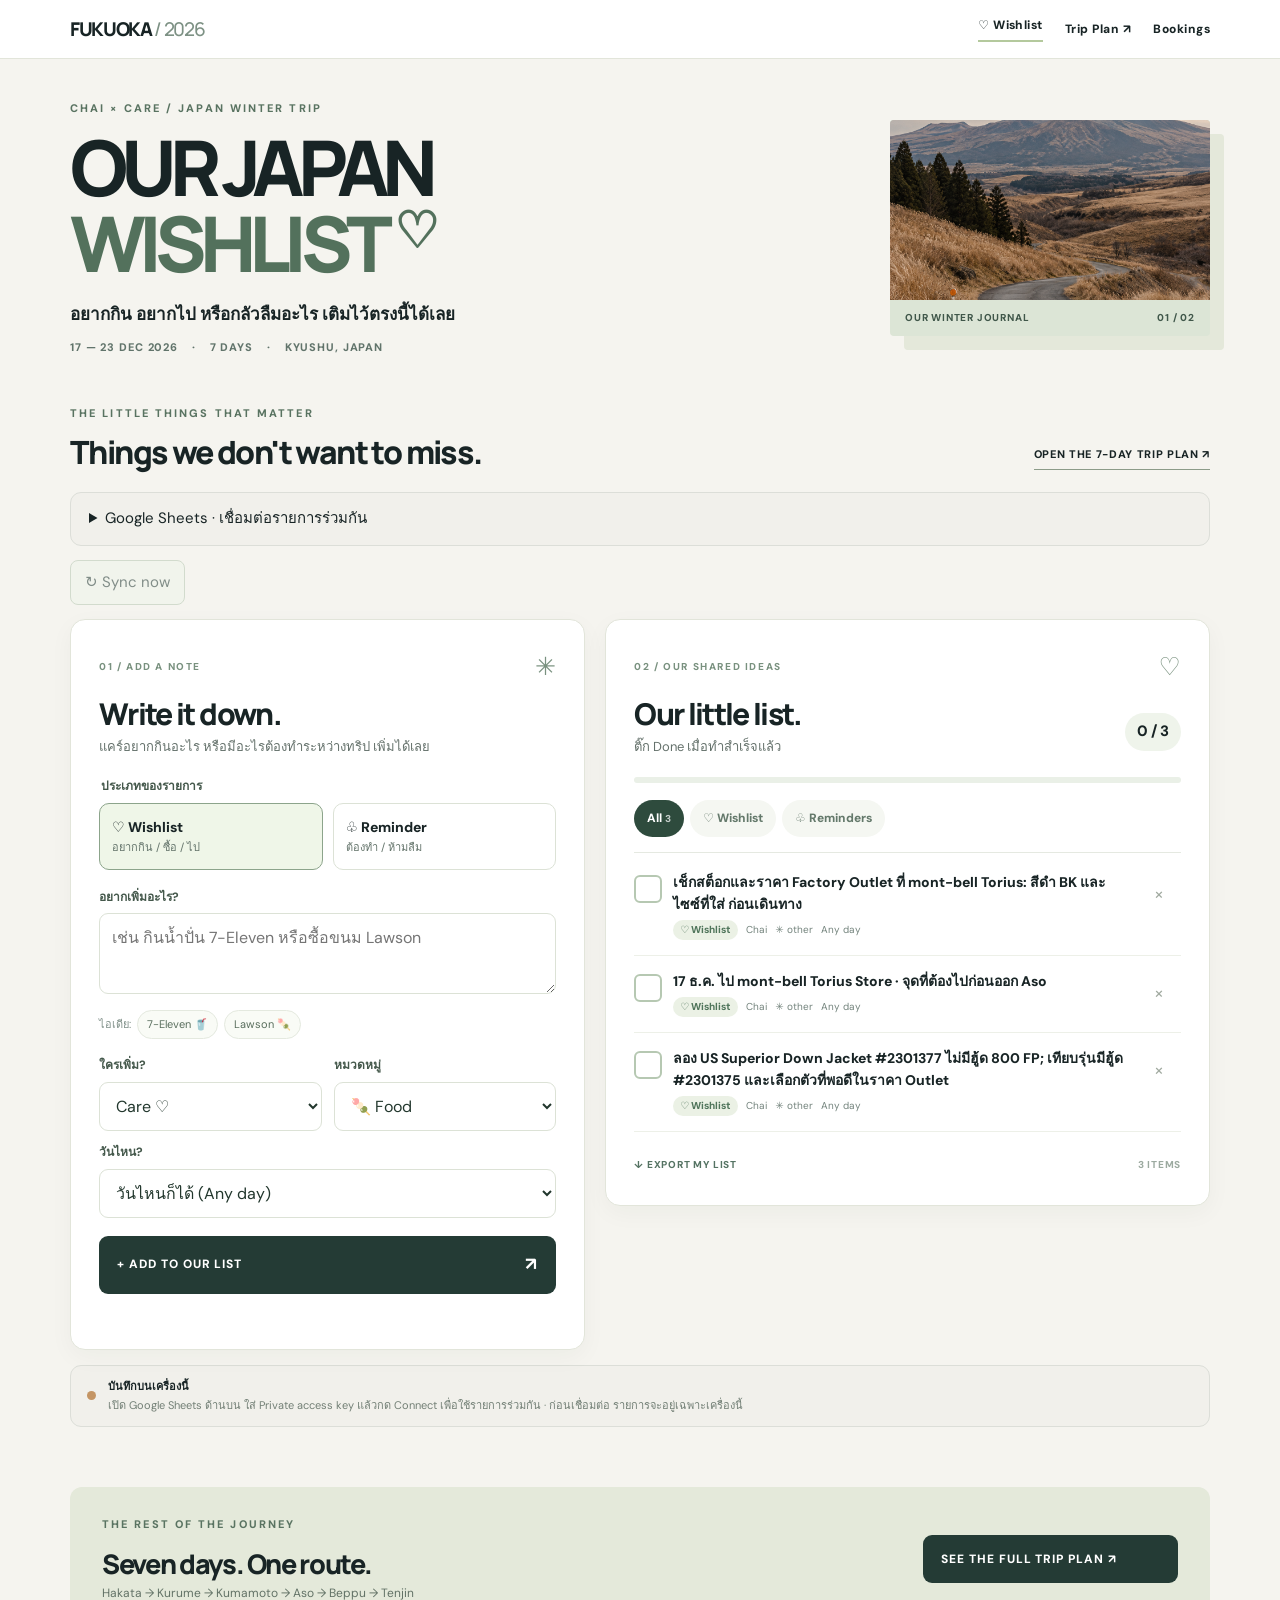
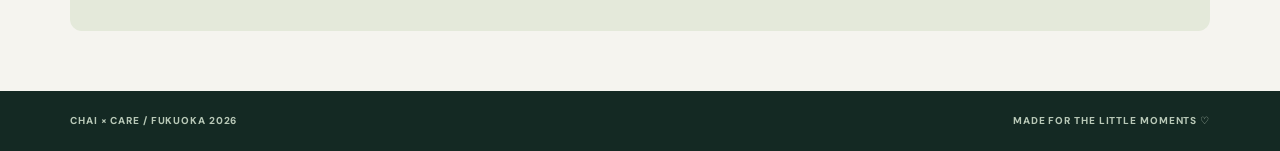
==== commit ffc996bb: "Publish Wishlist Sheets sync test release with private-key connection Preserve local entries for exp" ====
--- a/index.html
+++ b/index.html
@@ -6,7 +6,7 @@
 <meta name="theme-color" content="#101a1b">
 <meta name="description" content="Our Wishlist — สิ่งที่ Chai และ Care อยากกิน อยากไป และต้องไม่ลืมในทริป Fukuoka 2026">
 <title>Our Wishlist ♡ · Fukuoka 2026</title>
-<link rel="stylesheet" href="home.css?v=20261112">
+<link rel="stylesheet" href="home.css?v=20261112-sync1">
 <script>
 (function () {
   const p=new URLSearchParams(location.search);
@@ -16,7 +16,8 @@
   }
 })();
 </script>
-<script src="home.js?v=20261112" defer></script>
+<script src="sync.js?v=20261112-sync1" defer></script>
+<script src="home.js?v=20261112-sync1" defer></script>
 </head>
 <body>
 <a class="skip" href="#new-entry">ข้ามไปเพิ่มรายการ</a>
@@ -31,6 +32,17 @@
 </section>
 <section class="workspace" aria-label="Our wishlist and reminders">
  <div class="workspace-top"><div><p class="eyebrow">THE LITTLE THINGS THAT MATTER</p><h2>Things we don't want to miss.</h2></div><a class="route-link" href="plan.html">OPEN THE 7-DAY TRIP PLAN <span aria-hidden="true">↗</span></a></div>
+ <details class="sync-settings"><summary>Google Sheets · เชื่อมต่อรายการร่วมกัน</summary>
+  <form id="sync-form">
+   <label class="field-label" for="sync-endpoint">Apps Script production /exec URL</label>
+   <input id="sync-endpoint" type="url" required placeholder="https://script.google.com/macros/s/…/exec">
+   <label class="field-label" for="sync-key">Private access key · กรอกบนเครื่องนี้เท่านั้น</label>
+   <input id="sync-key" type="password" required minlength="32" autocomplete="off">
+   <p class="help">คีย์เก็บเฉพาะแท็บนี้ ไม่ใส่ใน URL หรือ GitHub · ใช้สำหรับโน้ตท่องเที่ยวเท่านั้น</p>
+   <button type="submit">Connect</button><button type="button" id="disconnect-button">Disconnect</button>
+  </form>
+ </details>
+ <div class="sync-actions"><button type="button" id="refresh-button">↻ Sync now</button><button type="button" id="import-button" hidden>Import local notes once</button></div>
  <div class="workspace-grid">
   <section class="editor-card" id="new-entry" aria-labelledby="editor-title">
    <div class="card-heading"><span class="card-index">01 / ADD A NOTE</span><span aria-hidden="true">✳</span></div>
@@ -63,7 +75,7 @@
     <div class="list-bottom"><button type="button" id="export-button">↓ EXPORT MY LIST</button><span id="entry-count">0 ITEMS</span></div>
   </section>
  </div>
- <div class="sync-note" role="status"><span class="sync-dot"></span><p><strong id="sync-title">บันทึกบนเครื่องนี้</strong><span id="sync-description">ตอนนี้รายการยังไม่ซิงก์ข้ามมือถือ Google Sheet สำหรับรายการกลางสร้างแล้ว แต่ต้องตั้งค่า Google Apps Script ก่อน</span></p></div>
+ <div class="sync-note" role="status"><span class="sync-dot"></span><p><strong id="sync-title">บันทึกบนเครื่องนี้</strong><span id="sync-description">เปิด Google Sheets ด้านบน ใส่ Private access key แล้วกด Connect เพื่อใช้รายการร่วมกัน · ก่อนเชื่อมต่อ รายการจะอยู่เฉพาะเครื่องนี้</span></p></div>
 </section>
 <section class="plan-teaser"><div><p class="eyebrow">THE REST OF THE JOURNEY</p><h2>Seven days. One route.</h2><p>Hakata → Kurume → Kumamoto → Aso → Beppu → Tenjin</p></div><a href="plan.html" class="plan-button">SEE THE FULL TRIP PLAN ↗</a></section>
 </main>
--- a/home.css
+++ b/home.css
@@ -16,4 +16,5 @@
 .plan-teaser{background:#e4e9da;padding:29px 32px;margin:5px 0 60px;display:flex;justify-content:space-between;align-items:center;gap:15px;border-radius:12px}.plan-teaser h2{font:800 27px 'Manrope',sans-serif;letter-spacing:-.05em;margin:2px 0}.plan-teaser p:last-child{font-size:12px;color:#627266;margin:0}.plan-button{max-width:255px;white-space:nowrap;margin:0}footer{background:#142923;color:#b8c8b7;display:flex;justify-content:space-between;gap:12px;padding:22px max(30px,calc((100% - 1140px)/2));font-size:10px;letter-spacing:.09em;font-weight:800}
 @media(max-width:800px){.intro{grid-template-columns:1fr 190px;gap:16px}.intro h1{font-size:clamp(44px,6vw,68px)}.intro-art .art-image{height:140px}.workspace-grid{grid-template-columns:1fr}.editor-card,.list-card{padding:21px}}
 @media(max-width:550px){.nav-inner{padding:13px 15px}.wordmark{font-size:16px}.nav-inner nav{gap:10px;font-size:10px}.nav-inner nav a:last-child{display:none}.main-shell{padding:0 16px}.intro{grid-template-columns:1fr;padding:28px 0 26px}.intro h1{font-size:clamp(45px,12vw,66px)}.intro-thai{font-size:14px;margin-top:13px}.intro-art{display:none}.workspace-top{display:block;margin-bottom:15px}.workspace-top h2{font-size:25px}.route-link{display:inline-block;margin-top:12px}.workspace{padding-top:0}.editor-card,.list-card{padding:19px 17px}.fields-two{gap:9px}.card-heading>span:last-child{font-size:20px}.plan-teaser{display:block;padding:22px;margin-bottom:30px}.plan-button{margin-top:15px;max-width:none}footer{padding:20px 16px;display:block}footer span{display:block;margin-bottom:6px}}
-@media(prefers-reduced-motion:reduce){html{scroll-behavior:auto}.progress-line span{transition:none}}+@media(prefers-reduced-motion:reduce){html{scroll-behavior:auto}.progress-line span{transition:none}}
+.sync-settings{margin:0 0 14px;padding:14px 18px;border:1px solid #dcded8;border-radius:11px;background:#f1f0eb}.sync-settings summary{cursor:pointer}.sync-settings input{width:100%;padding:12px;min-height:44px;border:1px solid #b6c8b2;border-radius:8px;font-size:16px}.sync-actions{display:flex;flex-wrap:wrap;gap:10px;margin-bottom:14px}.sync-actions button,.sync-settings button{min-height:44px;padding:10px 14px;border:1px solid #b6c8b2;border-radius:8px;background:#eff4eb;color:#243b35}button:disabled,input:disabled{opacity:.55;cursor:wait}.done-toggle{min-width:28px;min-height:28px}.entry-remove{min-width:44px;min-height:44px}textarea,select{font-size:16px}
